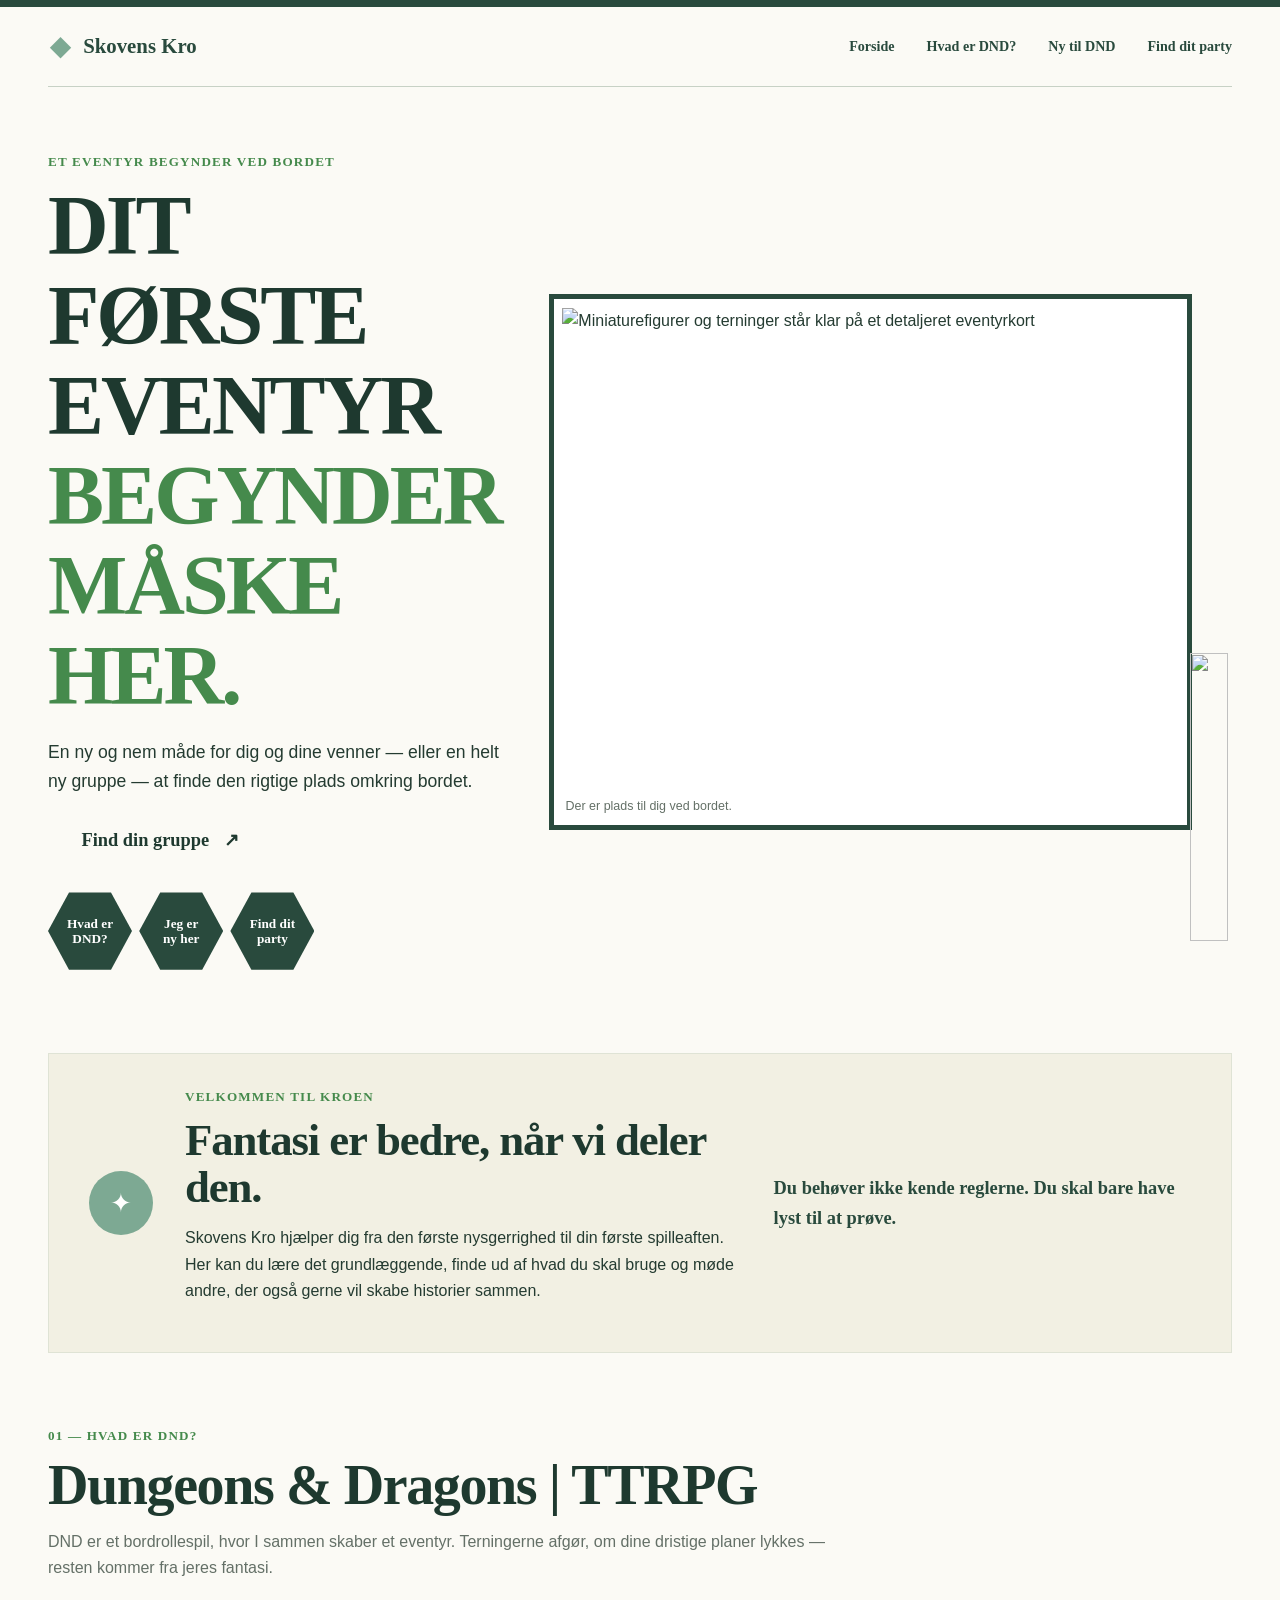
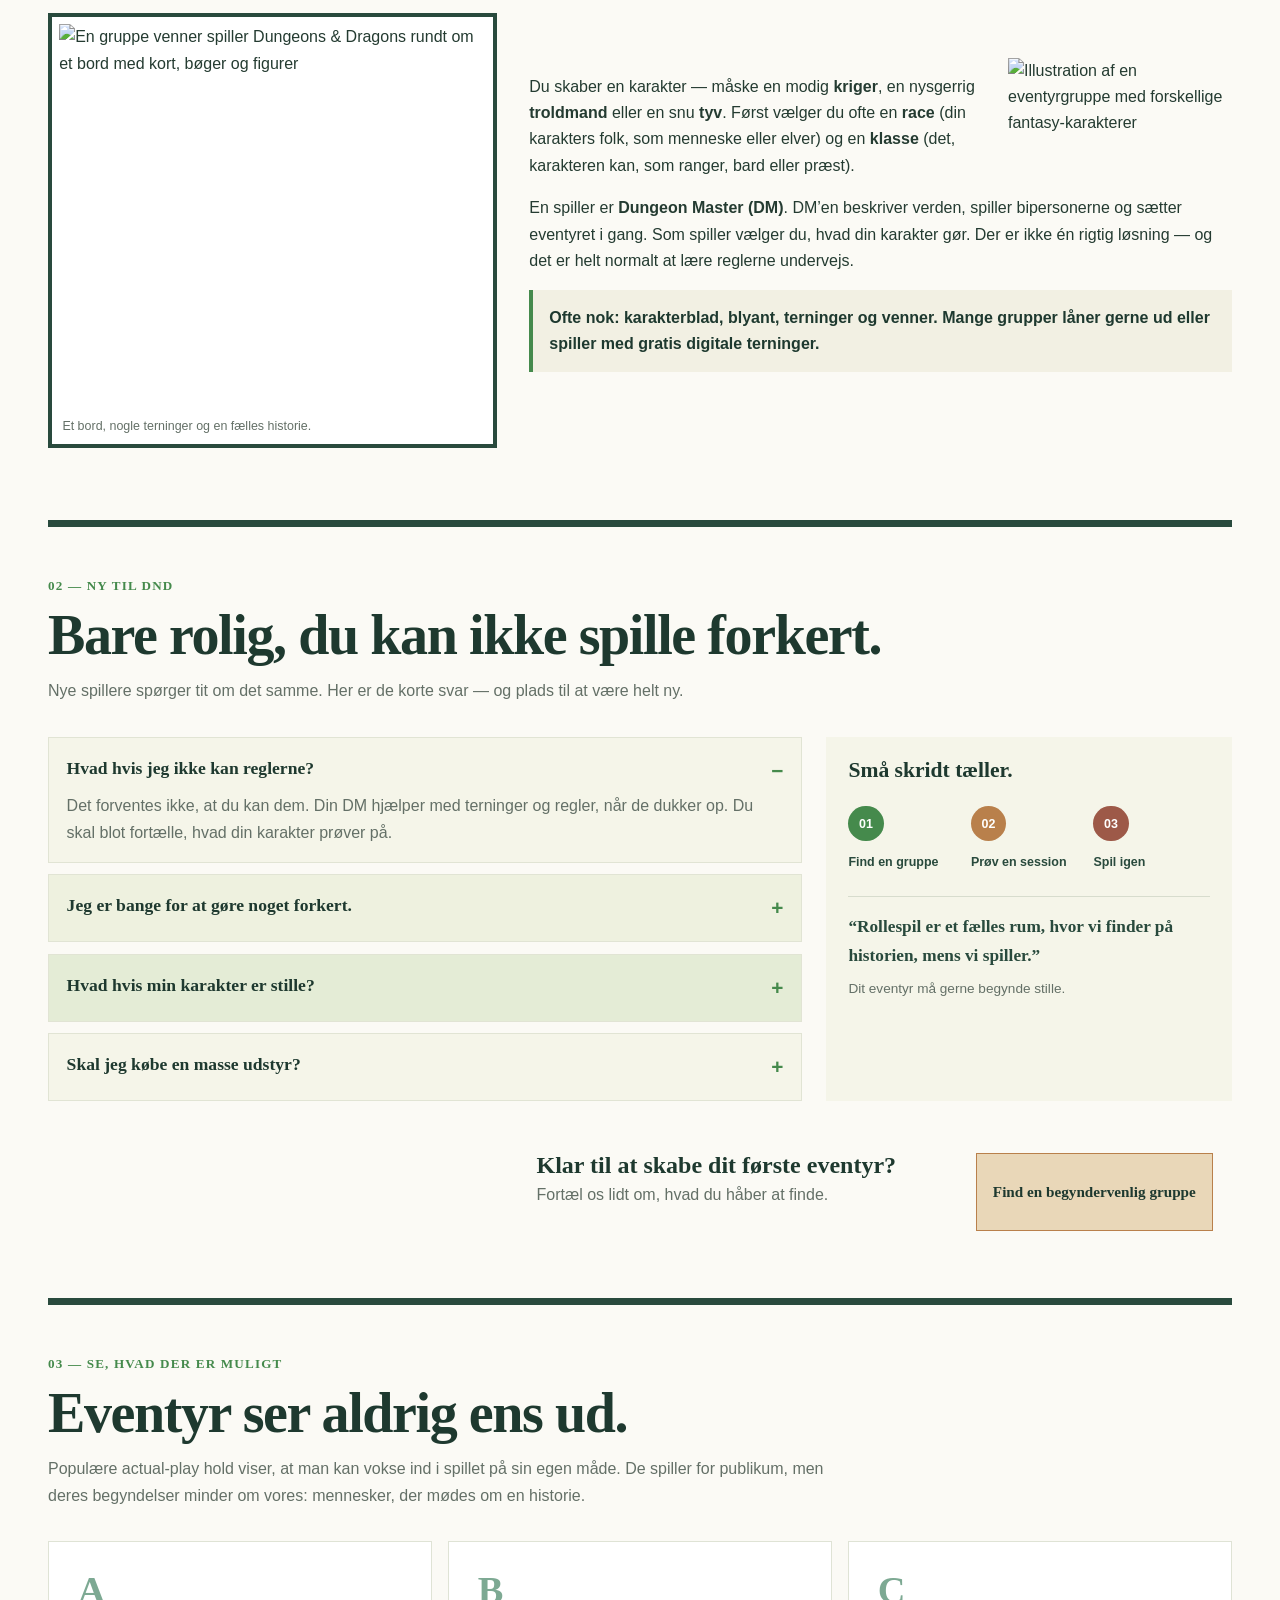
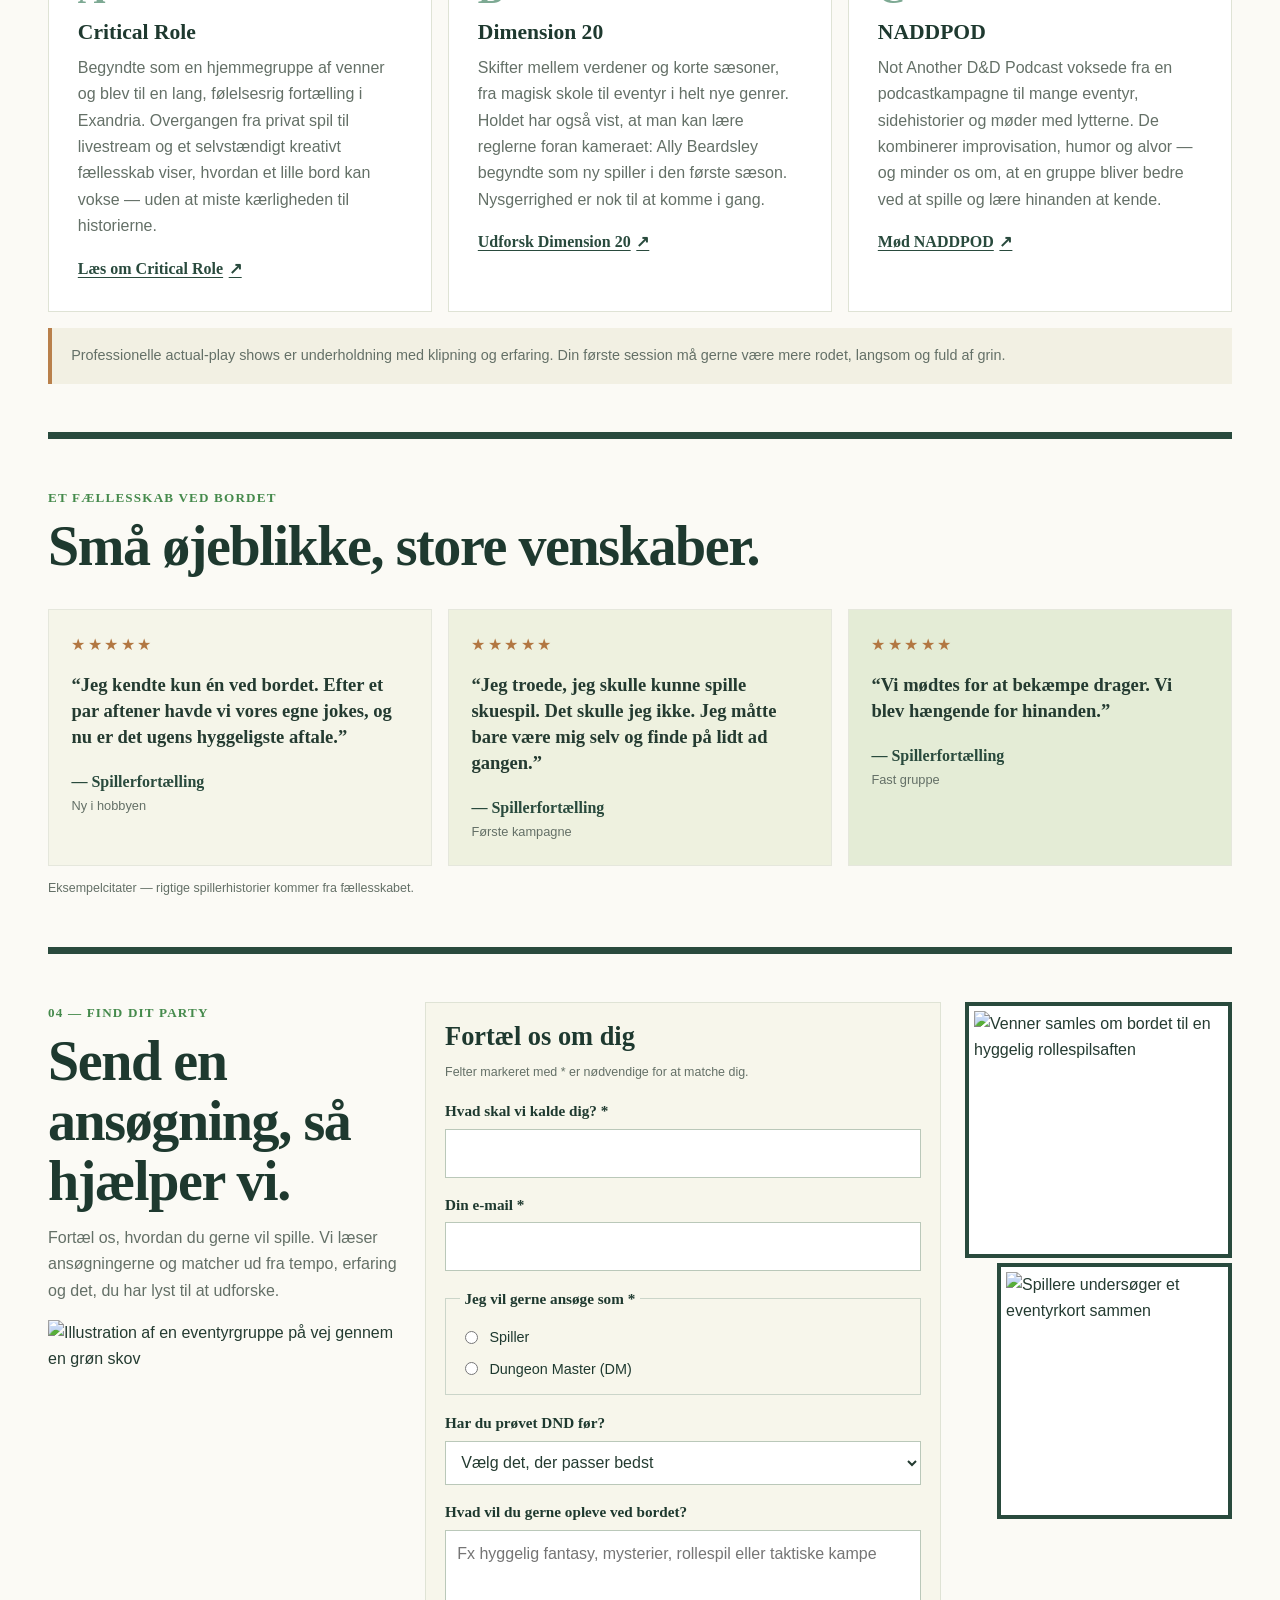
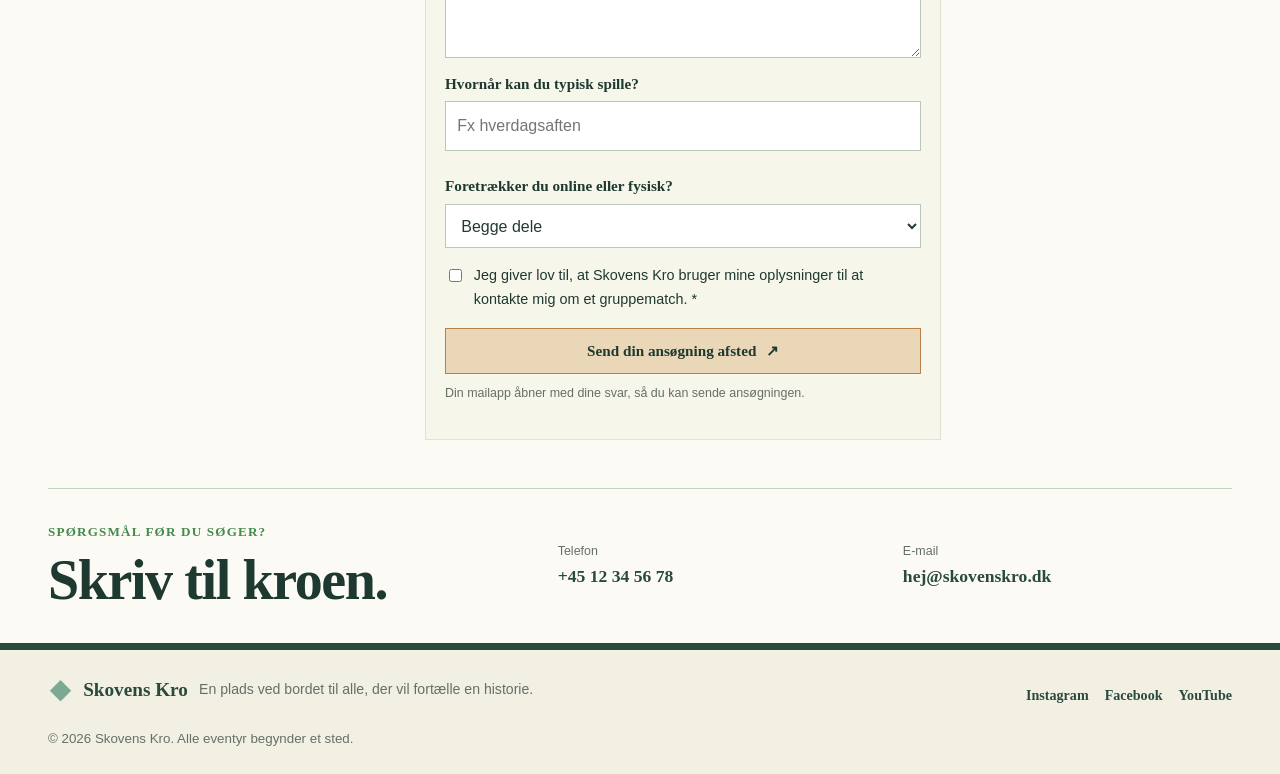
==== index.html @ 5f786175 "Første uddrag" ====
<!doctype html>
<html lang="da">
<head>
  <meta charset="utf-8">
  <meta name="viewport" content="width=device-width, initial-scale=1">
  <meta name="theme-color" content="#294a3d">
  <meta name="description" content="Kom godt i gang med Dungeons & Dragons, og find et trygt fællesskab at spille med hos Skovens Kro.">
  <title>Skovens Kro — dit første eventyr begynder her</title>
  <link rel="stylesheet" href="styles.css">

</head>
<body>
  <a class="skip-link" href="#main">Spring til indhold</a>

  <!-- Header og navigation -->
  <header class="site-header">
    <div class="site-header__inner">
      <a class="brand" href="#forside" aria-label="Skovens Kro — til forsiden">
        <span class="brand__mark" aria-hidden="true">◆</span>
        <span>Skovens Kro</span>
      </a>
      <nav class="site-nav" aria-label="Hovednavigation">
        <a href="#forside">Forside</a>
        <a href="#hvad-er-dnd">Hvad er DND?</a>
        <a href="#ny-til-dnd">Ny til DND</a>
        <a href="#find-gruppe">Find dit party</a>
      </nav>
    </div>
  </header>

  <main id="main">
    <!-- Hero: velkomst og hurtige veje ind i hobbyen -->
    <section class="hero section-wrap" id="forside" aria-labelledby="hero-title">
      <div class="hero__copy">
        <p class="eyebrow">Et eventyr begynder ved bordet</p>
        <h1 id="hero-title">Dit første eventyr <span>begynder måske her.</span></h1>
        <p class="hero__intro">En ny og nem måde for dig og dine venner — eller en helt ny gruppe — at finde den rigtige plads omkring bordet.</p>
        <a class="ribbon-link" href="#find-gruppe">Find din gruppe <span aria-hidden="true">↗</span></a>
        <div class="hero__shortcuts" aria-label="Gå direkte til">
          <a class="hex-link" href="#hvad-er-dnd"><span>Hvad er<br>DND?</span></a>
          <a class="hex-link" href="#ny-til-dnd"><span>Jeg er<br>ny her</span></a>
          <a class="hex-link" href="#find-gruppe"><span>Find dit<br>party</span></a>
        </div>
      </div>
      <figure class="hero__visual">
        <img src="../Users/sofia/Documents/Codex/2026-10-06/udvikl-en-moderne-og-responsiv-hjemmeside/outputs/dnd-hobby/images/prototype-asset-01.jpeg" alt="Miniaturefigurer og terninger står klar på et detaljeret eventyrkort">
        <figcaption>Der er plads til dig ved bordet.</figcaption>
      </figure>
      <img class="hero__sprig" src="../Users/sofia/Documents/Codex/2026-10-06/udvikl-en-moderne-og-responsiv-hjemmeside/outputs/dnd-hobby/images/prototype-asset-04.png" alt="" aria-hidden="true">
    </section>

    <!-- Præsentation af hjemmesidens formål -->
    <section class="welcome section-wrap" aria-labelledby="welcome-title">
      <div class="welcome__badge" aria-hidden="true"><span>✦</span></div>
      <div>
        <p class="eyebrow">Velkommen til kroen</p>
        <h2 id="welcome-title">Fantasi er bedre, når vi deler den.</h2>
        <p>Skovens Kro hjælper dig fra den første nysgerrighed til din første spilleaften. Her kan du lære det grundlæggende, finde ud af hvad du skal bruge og møde andre, der også gerne vil skabe historier sammen.</p>
      </div>
      <p class="welcome__note">Du behøver ikke kende reglerne. Du skal bare have lyst til at prøve.</p>
    </section>

    <!-- Introduktion til Dungeons & Dragons og roller -->
    <section class="basics section-wrap" id="hvad-er-dnd" aria-labelledby="basics-title">
      <div class="section-heading">
        <p class="eyebrow">01 — Hvad er DND?</p>
        <h2 id="basics-title">Dungeons &amp; Dragons <span>| TTRPG</span></h2>
        <p>DND er et bordrollespil, hvor I sammen skaber et eventyr. Terningerne afgør, om dine dristige planer lykkes — resten kommer fra jeres fantasi.</p>
      </div>
      <div class="basics__grid">
        <figure class="framed-image basics__image">
          <img src="../Users/sofia/Documents/Codex/2026-10-06/udvikl-en-moderne-og-responsiv-hjemmeside/outputs/dnd-hobby/images/prototype-asset-08.jpeg" alt="En gruppe venner spiller Dungeons & Dragons rundt om et bord med kort, bøger og figurer">
          <figcaption>Et bord, nogle terninger og en fælles historie.</figcaption>
        </figure>
        <div class="basics__copy">
          <img class="party-illustration" src="../Users/sofia/Documents/Codex/2026-10-06/udvikl-en-moderne-og-responsiv-hjemmeside/outputs/dnd-hobby/images/prototype-asset-06.png" alt="Illustration af en eventyrgruppe med forskellige fantasy-karakterer">
          <p>Du skaber en karakter — måske en modig <strong>kriger</strong>, en nysgerrig <strong>troldmand</strong> eller en snu <strong>tyv</strong>. Først vælger du ofte en <strong>race</strong> (din karakters folk, som menneske eller elver) og en <strong>klasse</strong> (det, karakteren kan, som ranger, bard eller præst).</p>
          <p>En spiller er <strong>Dungeon Master (DM)</strong>. DM’en beskriver verden, spiller bipersonerne og sætter eventyret i gang. Som spiller vælger du, hvad din karakter gør. Der er ikke én rigtig løsning — og det er helt normalt at lære reglerne undervejs.</p>
          <p class="basics__footnote">Ofte nok: karakterblad, blyant, terninger og venner. Mange grupper låner gerne ud eller spiller med gratis digitale terninger.</p>
        </div>
      </div>
    </section>

    <!-- Tryg start og svar på typiske bekymringer -->
    <section class="first-session section-wrap" id="ny-til-dnd" aria-labelledby="first-title">
      <div class="section-heading">
        <p class="eyebrow">02 — Ny til DND</p>
        <h2 id="first-title">Bare rolig, du kan ikke spille forkert.</h2>
        <p>Nye spillere spørger tit om det samme. Her er de korte svar — og plads til at være helt ny.</p>
      </div>
      <div class="first-session__grid">
        <div class="faq-list">
          <details class="faq" open>
            <summary>Hvad hvis jeg ikke kan reglerne?</summary>
            <p>Det forventes ikke, at du kan dem. Din DM hjælper med terninger og regler, når de dukker op. Du skal blot fortælle, hvad din karakter prøver på.</p>
          </details>
          <details class="faq">
            <summary>Jeg er bange for at gøre noget forkert.</summary>
            <p>Der findes ikke én rigtig måde at spille på. Du må gerne tage dig tid, stille spørgsmål eller sige pas, hvis du ikke har lyst til at tale i en scene.</p>
          </details>
          <details class="faq">
            <summary>Hvad hvis min karakter er stille?</summary>
            <p>Du bestemmer selv tempoet. Det er helt fint at lytte, beskrive handlinger i tredje person eller spille en rolig karakter. Din rolle behøver ikke være højlydt.</p>
          </details>
          <details class="faq">
            <summary>Skal jeg købe en masse udstyr?</summary>
            <p>Nej. Start med papir, blyant og en enkelt terning-app eller et lånt sæt. Gruppen hjælper med resten.</p>
          </details>
        </div>
        <aside class="steps-card" aria-label="Tre små skridt til din første session">
          <h3>Små skridt tæller.</h3>
          <ol class="steps">
            <li><span>01</span><b>Find en gruppe</b></li>
            <li><span>02</span><b>Prøv en session</b></li>
            <li><span>03</span><b>Spil igen</b></li>
          </ol>
          <blockquote>“Rollespil er et fælles rum, hvor vi finder på historien, mens vi spiller.”</blockquote>
          <p class="steps-card__signoff">Dit eventyr må gerne begynde stille.</p>
        </aside>
      </div>
      <div class="first-session__cta">
        <img src="../Users/sofia/Documents/Codex/2026-10-06/udvikl-en-moderne-og-responsiv-hjemmeside/outputs/dnd-hobby/images/prototype-asset-10.png" alt="" aria-hidden="true">
        <div><h3>Klar til at skabe dit første eventyr?</h3><p>Fortæl os lidt om, hvad du håber at finde.</p></div>
        <a class="button button--light" href="#find-gruppe">Find en begyndervenlig gruppe</a>
      </div>
    </section>

    <!-- Inspiration fra actual-play fællesskaber -->
    <section class="inspiration section-wrap" aria-labelledby="inspiration-title">
      <div class="section-heading">
        <p class="eyebrow">03 — Se, hvad der er muligt</p>
        <h2 id="inspiration-title">Eventyr ser aldrig ens ud.</h2>
        <p>Populære actual-play hold viser, at man kan vokse ind i spillet på sin egen måde. De spiller for publikum, men deres begyndelser minder om vores: mennesker, der mødes om en historie.</p>
      </div>
      <div class="show-grid">
        <article class="show-card">
          <span class="show-card__number">A</span>
          <h3>Critical Role</h3>
          <p>Begyndte som en hjemmegruppe af venner og blev til en lang, følelsesrig fortælling i Exandria. Overgangen fra privat spil til livestream og et selvstændigt kreativt fællesskab viser, hvordan et lille bord kan vokse — uden at miste kærligheden til historierne.</p>
          <a href="https://critrole.com/what-is-critical-role/" target="_blank" rel="noreferrer">Læs om Critical Role <span aria-hidden="true">↗</span></a>
        </article>
        <article class="show-card">
          <span class="show-card__number">B</span>
          <h3>Dimension 20</h3>
          <p>Skifter mellem verdener og korte sæsoner, fra magisk skole til eventyr i helt nye genrer. Holdet har også vist, at man kan lære reglerne foran kameraet: Ally Beardsley begyndte som ny spiller i den første sæson. Nysgerrighed er nok til at komme i gang.</p>
          <a href="https://www.dropout.tv/shows/dimension-20" target="_blank" rel="noreferrer">Udforsk Dimension 20 <span aria-hidden="true">↗</span></a>
        </article>
        <article class="show-card">
          <span class="show-card__number">C</span>
          <h3>NADDPOD</h3>
          <p>Not Another D&amp;D Podcast voksede fra en podcastkampagne til mange eventyr, sidehistorier og møder med lytterne. De kombinerer improvisation, humor og alvor — og minder os om, at en gruppe bliver bedre ved at spille og lære hinanden at kende.</p>
          <a href="https://naddpod.com/about" target="_blank" rel="noreferrer">Mød NADDPOD <span aria-hidden="true">↗</span></a>
        </article>
      </div>
      <p class="inspiration__note">Professionelle actual-play shows er underholdning med klipning og erfaring. Din første session må gerne være mere rodet, langsom og fuld af grin.</p>
    </section>

    <!-- Spillerfortællinger -->
    <section class="stories section-wrap" aria-labelledby="stories-title">
      <div class="section-heading">
        <p class="eyebrow">Et fællesskab ved bordet</p>
        <h2 id="stories-title">Små øjeblikke, store venskaber.</h2>
      </div>
      <div class="story-grid">
        <figure class="story-card">
          <span class="story-card__stars" aria-label="Fem stjerner">★★★★★</span>
          <blockquote>“Jeg kendte kun én ved bordet. Efter et par aftener havde vi vores egne jokes, og nu er det ugens hyggeligste aftale.”</blockquote>
          <figcaption>— Spillerfortælling <span>Ny i hobbyen</span></figcaption>
        </figure>
        <figure class="story-card story-card--green">
          <span class="story-card__stars" aria-label="Fem stjerner">★★★★★</span>
          <blockquote>“Jeg troede, jeg skulle kunne spille skuespil. Det skulle jeg ikke. Jeg måtte bare være mig selv og finde på lidt ad gangen.”</blockquote>
          <figcaption>— Spillerfortælling <span>Første kampagne</span></figcaption>
        </figure>
        <figure class="story-card story-card--sage">
          <span class="story-card__stars" aria-label="Fem stjerner">★★★★★</span>
          <blockquote>“Vi mødtes for at bekæmpe drager. Vi blev hængende for hinanden.”</blockquote>
          <figcaption>— Spillerfortælling <span>Fast gruppe</span></figcaption>
        </figure>
      </div>
      <p class="stories__disclaimer">Eksempelcitater — rigtige spillerhistorier kommer fra fællesskabet.</p>
    </section>

    <!-- Gruppeansøgning og matchformular -->
    <section class="apply section-wrap" id="find-gruppe" aria-labelledby="apply-title">
      <div class="apply__intro">
        <p class="eyebrow">04 — Find dit party</p>
        <h2 id="apply-title">Send en ansøgning, så hjælper vi.</h2>
        <p>Fortæl os, hvordan du gerne vil spille. Vi læser ansøgningerne og matcher ud fra tempo, erfaring og det, du har lyst til at udforske.</p>
        <img class="apply__poster" src="../Users/sofia/Documents/Codex/2026-10-06/udvikl-en-moderne-og-responsiv-hjemmeside/outputs/dnd-hobby/images/prototype-asset-12.png" alt="Illustration af en eventyrgruppe på vej gennem en grøn skov">
      </div>
      <form class="application-form" action="mailto:hej@skovenskro.dk" method="post" enctype="text/plain">
        <h3>Fortæl os om dig</h3>
        <p class="form-note">Felter markeret med * er nødvendige for at matche dig.</p>
        <label for="name">Hvad skal vi kalde dig? *</label>
        <input id="name" name="Navn" autocomplete="name" required>
        <label for="email">Din e-mail *</label>
        <input id="email" name="E-mail" type="email" autocomplete="email" required>
        <fieldset>
          <legend>Jeg vil gerne ansøge som *</legend>
          <label class="choice"><input type="radio" name="Rolle" value="Spiller" required> Spiller</label>
          <label class="choice"><input type="radio" name="Rolle" value="Dungeon Master"> Dungeon Master (DM)</label>
        </fieldset>
        <label for="experience">Har du prøvet DND før?</label>
        <select id="experience" name="Erfaring">
          <option value="">Vælg det, der passer bedst</option>
          <option>Jeg er helt ny</option>
          <option>Jeg har prøvet en enkelt gang</option>
          <option>Jeg har spillet før og vil gerne i gang igen</option>
          <option>Jeg har erfaring som DM</option>
        </select>
        <label for="style">Hvad vil du gerne opleve ved bordet?</label>
        <textarea id="style" name="Spilønsker" rows="4" placeholder="Fx hyggelig fantasy, mysterier, rollespil eller taktiske kampe"></textarea>
        <div class="form-row">
          <div><label for="schedule">Hvornår kan du typisk spille?</label><input id="schedule" name="Tidspunkter" placeholder="Fx hverdagsaften"></div>
          <div><label for="mode">Foretrækker du online eller fysisk?</label><select id="mode" name="Spilleform"><option>Begge dele</option><option>Fysisk</option><option>Online</option></select></div>
        </div>
        <label class="choice consent"><input type="checkbox" name="Samtykke" value="Ja" required> Jeg giver lov til, at Skovens Kro bruger mine oplysninger til at kontakte mig om et gruppematch. *</label>
        <button class="button button--send" type="submit">Send din ansøgning afsted <span aria-hidden="true">↗</span></button>
        <p class="form-note">Din mailapp åbner med dine svar, så du kan sende ansøgningen.</p>
      </form>
      <div class="apply__photos" aria-label="Billeder af spilgrupper">
        <img src="../Users/sofia/Documents/Codex/2026-10-06/udvikl-en-moderne-og-responsiv-hjemmeside/outputs/dnd-hobby/images/prototype-asset-11.jpeg" alt="Venner samles om bordet til en hyggelig rollespilsaften">
        <img src="../Users/sofia/Documents/Codex/2026-10-06/udvikl-en-moderne-og-responsiv-hjemmeside/outputs/dnd-hobby/images/prototype-asset-13.jpeg" alt="Spillere undersøger et eventyrkort sammen">
      </div>
    </section>

    <!-- Kontaktoplysninger -->
    <section class="contact section-wrap" id="kontakt" aria-labelledby="contact-title">
      <div>
        <p class="eyebrow">Spørgsmål før du søger?</p>
        <h2 id="contact-title">Skriv til kroen.</h2>
      </div>
      <a href="tel:+4512345678"><span>Telefon</span>+45 12 34 56 78</a>
      <a href="mailto:hej@skovenskro.dk"><span>E-mail</span>hej@skovenskro.dk</a>
    </section>
  </main>

  <!-- Footer og sociale links -->
  <footer class="site-footer">
    <div class="site-footer__inner">
      <a class="brand brand--footer" href="#forside"><span class="brand__mark" aria-hidden="true">◆</span><span>Skovens Kro</span></a>
      <p>En plads ved bordet til alle, der vil fortælle en historie.</p>
      <nav aria-label="Sociale medier">
        <a href="https://www.instagram.com/" target="_blank" rel="noreferrer">Instagram</a>
        <a href="https://www.facebook.com/" target="_blank" rel="noreferrer">Facebook</a>
        <a href="https://www.youtube.com/" target="_blank" rel="noreferrer">YouTube</a>
      </nav>
      <small>© 2026 Skovens Kro. Alle eventyr begynder et sted.</small>
    </div>
  </footer>
</body>
</html>
---- styles.css ----
/* Farver og afstande følger moodboardets skovgrønne, creme og pergament. */
:root{color-scheme:light;--forest:#294a3d;--forest-deep:#1e392f;--leaf:#458a4c;--sage:#7da993;--moss:#cbd1a2;--cream:#fbfaf5;--paper:#f2f0e3;--parchment:#e9d7b8;--ink:#243b31;--muted:#647067;--line:#c7d1c5;--space-1:.5rem;--space-2:1rem;--space-3:1.5rem;--space-4:2rem;--space-5:3rem;--space-6:4.5rem;--content-width:75rem;--display:"Draconis","Palatino Linotype","Book Antiqua",Georgia,serif;--body:"Runewood","Trebuchet MS",Arial,sans-serif}
*{box-sizing:border-box}html{scroll-behavior:smooth;scroll-padding-top:5.5rem}body{margin:0;background:var(--cream);color:var(--ink);font-family:var(--body);font-size:1rem;line-height:1.65}img{display:block;max-width:100%}a{color:inherit}a:focus-visible,button:focus-visible,input:focus-visible,select:focus-visible,textarea:focus-visible,summary:focus-visible{outline:3px solid #b8753e;outline-offset:4px}.skip-link{position:absolute;left:.75rem;top:.75rem;z-index:10;padding:.65rem 1rem;background:white;transform:translateY(-150%)}.skip-link:focus{transform:translateY(0)}.section-wrap{width:min(100% - 2rem,var(--content-width));margin-inline:auto}
/* Header */
.site-header{border-top:.45rem solid var(--forest);background:rgba(251,250,245,.97)}.site-header__inner{display:flex;flex-wrap:wrap;align-items:center;justify-content:space-between;gap:.75rem 1.5rem;width:min(100% - 2rem,var(--content-width));min-height:5rem;margin-inline:auto;border-bottom:1px solid var(--line)}.brand{display:inline-flex;align-items:center;gap:.65rem;color:var(--forest);font-family:var(--display);font-size:1.3rem;font-weight:800;text-decoration:none}.brand__mark{display:grid;width:1.55rem;aspect-ratio:1;place-items:center;color:var(--sage);font-size:1.6rem;line-height:1}.site-nav{display:flex;flex-wrap:wrap;gap:.35rem 1.2rem}.site-nav a,.site-footer nav a{color:var(--forest);font-family:var(--display);font-size:.88rem;font-weight:700;text-decoration:none}.site-nav a:hover,.site-footer nav a:hover{color:var(--leaf);text-decoration:underline;text-underline-offset:.25rem}
/* Typografi */
h1,h2,h3,p,figure{margin-top:0}h1,h2,h3{color:var(--forest-deep);font-family:var(--display);font-weight:900;line-height:1.07}h1{margin-bottom:1.1rem;font-size:clamp(2.5rem,9vw,5.25rem);letter-spacing:-.035em;text-transform:uppercase}h1 span{display:block;color:var(--leaf)}h2{margin-bottom:.8rem;font-size:clamp(2rem,6vw,3.5rem);letter-spacing:-.025em}h2 span{white-space:nowrap}h3{margin-bottom:.7rem;font-size:1.35rem}p{margin-bottom:1rem}.eyebrow{margin-bottom:.55rem;color:var(--leaf);font-family:var(--display);font-size:.82rem;font-weight:800;letter-spacing:.09em;text-transform:uppercase}.section-heading{max-width:54rem;margin-bottom:var(--space-4)}.section-heading>p:last-child{max-width:49rem;margin-bottom:0;color:var(--muted)}
/* Hero */
.hero{position:relative;display:grid;align-items:center;gap:var(--space-4);padding-block:var(--space-5) var(--space-6)}.hero__copy{position:relative;z-index:1}.hero__intro{max-width:35rem;font-size:1.1rem}.ribbon-link{display:inline-flex;align-items:center;gap:.9rem;min-width:14rem;justify-content:center;padding:.8rem 1.5rem;color:var(--forest-deep);background:url("../images/prototype-asset-10.png") center/100% 100% no-repeat;font-family:var(--display);font-size:1.15rem;font-weight:800;text-decoration:none}.ribbon-link:hover{color:var(--leaf);transform:translateY(-2px)}.hero__shortcuts{display:flex;flex-wrap:wrap;gap:.7rem;margin-top:1.3rem}.hex-link{display:grid;width:5.7rem;aspect-ratio:1;place-items:center;padding:.7rem;background:var(--forest);clip-path:polygon(25% 4%,75% 4%,100% 50%,75% 96%,25% 96%,0 50%);color:white;font-family:var(--display);font-size:.83rem;font-weight:800;line-height:1.15;text-align:center;text-decoration:none;transition:background .2s,transform .2s}.hex-link:hover{background:var(--leaf);transform:translateY(-3px)}.hero__visual{position:relative;margin:0;padding:.55rem;border:.35rem solid var(--forest);background:#fff}.hero__visual img{width:100%;height:clamp(18rem,55vw,33rem);object-fit:cover}.hero__visual figcaption,.framed-image figcaption{margin:.5rem .2rem 0;color:var(--muted);font-size:.78rem}.hero__sprig{display:none}
/* Formål */
.welcome{display:grid;align-items:center;gap:1rem;padding:var(--space-4);border:1px solid #dfe3d5;background:var(--paper)}.welcome__badge{display:grid;width:4rem;aspect-ratio:1;place-items:center;border-radius:50%;background:var(--sage);color:white;font-size:1.6rem}.welcome h2{font-size:clamp(1.8rem,5vw,2.8rem)}.welcome__note{margin:0;color:var(--forest);font-family:var(--display);font-size:1.15rem;font-weight:800}
/* DND-introduktion */
.basics{padding-block:var(--space-6)}.basics .section-heading{max-width:58rem}.basics__grid{display:grid;gap:var(--space-3);align-items:center}.framed-image{margin:0;padding:.45rem;border:.3rem solid var(--forest);background:white}.basics__image img{width:100%;min-height:17rem;object-fit:cover}.basics__copy{position:relative}.party-illustration{width:min(100%,22rem);max-height:8rem;margin:0 auto 1rem;object-fit:contain}.basics__footnote{padding:.9rem 1rem;border-left:.3rem solid var(--leaf);background:var(--paper);color:var(--forest-deep);font-weight:700}
/* FAQ og første session */
.first-session{padding-block:var(--space-5);border-top:.45rem solid var(--forest)}.first-session__grid{display:grid;gap:var(--space-3)}.faq-list{display:grid;gap:.7rem}.faq{padding:1rem 1.1rem;border:1px solid #e1e4d4;background:#f5f5e9}.faq:nth-child(2){background:#eef1df}.faq:nth-child(3){background:#e4ecd6}.faq summary{color:var(--forest-deep);cursor:pointer;font-family:var(--display);font-size:1.1rem;font-weight:800;list-style:none}.faq summary::-webkit-details-marker{display:none}.faq summary::after{float:right;color:var(--leaf);content:"+";font-family:var(--body);font-size:1.3rem}.faq[open] summary::after{content:"−"}.faq p{margin:.65rem 0 0;color:var(--muted)}.steps-card{padding:1.4rem;background:#f5f5e9}.steps{display:flex;justify-content:space-between;gap:.4rem;margin:1.5rem 0;padding:0;list-style:none}.steps li{display:grid;flex:1;justify-items:start;gap:.65rem;color:var(--forest);font-size:.78rem}.steps li span{display:grid;width:2.2rem;aspect-ratio:1;place-items:center;border-radius:50%;background:var(--leaf);color:white;font-weight:800}.steps li:nth-child(2) span{background:#b9804b}.steps li:nth-child(3) span{background:#9d5948}.steps-card blockquote{margin:1.4rem 0 .5rem;padding-top:1rem;border-top:1px solid #d7dccd;color:var(--forest);font-family:var(--display);font-size:1.08rem;font-weight:800}.steps-card__signoff{margin:0;color:var(--muted);font-size:.85rem}.first-session__cta{display:grid;justify-items:center;gap:.4rem;margin-top:var(--space-4);padding:1.2rem;text-align:center}.first-session__cta>img{width:min(100%,22rem)}.first-session__cta h3{margin-bottom:.25rem;font-size:1.5rem}.first-session__cta p{color:var(--muted)}
/* Inspirationskort */
.inspiration{padding-block:var(--space-5);border-top:.45rem solid var(--forest)}.show-grid{display:grid;gap:1rem}.show-card{position:relative;min-height:100%;padding:1.5rem;border:1px solid #dfe3d5;background:white}.show-card__number{display:block;margin-bottom:.7rem;color:var(--sage);font-family:var(--display);font-size:2.4rem;font-weight:900;line-height:1}.show-card p{color:var(--muted)}.show-card a{display:inline-flex;gap:.35rem;color:var(--forest);font-family:var(--display);font-weight:800;text-underline-offset:.2rem}.inspiration__note{margin:1rem 0 0;padding:1rem 1.2rem;border-left:.3rem solid #b9804b;background:var(--paper);color:var(--muted);font-size:.9rem}
/* Spillerhistorier */
.stories{padding-block:var(--space-5);border-top:.45rem solid var(--forest)}.story-grid{display:grid;gap:1rem}.story-card{margin:0;padding:1.4rem;border:1px solid #e5e7dc;background:#f5f5e9}.story-card--green{background:#eef1df}.story-card--sage{background:#e4ecd6}.story-card__stars{display:block;margin-bottom:.8rem;color:#b27742;letter-spacing:.15em}.story-card blockquote{margin:0 0 1.2rem;font-family:var(--display);font-size:1.16rem;font-weight:700;line-height:1.4}.story-card figcaption{color:var(--forest);font-family:var(--display);font-weight:800}.story-card figcaption span{display:block;color:var(--muted);font-family:var(--body);font-size:.8rem;font-weight:400}.stories__disclaimer{margin:.8rem 0 0;color:var(--muted);font-size:.78rem}
/* Ansøgningsformular */
.apply{display:grid;gap:var(--space-3);padding-block:var(--space-5);border-top:.45rem solid var(--forest)}.apply__intro>p:not(.eyebrow){color:var(--muted)}.apply__poster{width:min(100%,23rem);max-height:35rem;margin-inline:auto;object-fit:contain}.application-form{padding:1.2rem;border:1px solid #dfe3d5;background:#f7f6eb}.application-form h3{font-size:1.65rem}.application-form label,.application-form legend{display:block;margin:.85rem 0 .35rem;color:var(--forest-deep);font-family:var(--display);font-size:.95rem;font-weight:800}.application-form input:not([type=radio]):not([type=checkbox]),.application-form select,.application-form textarea{display:block;width:100%;min-height:2.8rem;padding:.65rem .7rem;border:1px solid #bac8b9;border-radius:0;background:white;color:var(--ink);font:inherit}.application-form textarea{resize:vertical}.application-form fieldset{margin:.9rem 0;padding:.1rem .85rem .8rem;border:1px solid #cbd5c9}.application-form fieldset legend{padding:0 .3rem}.application-form .choice{display:flex;align-items:flex-start;gap:.55rem;margin:.5rem 0 0;font-family:var(--body);font-size:.9rem;font-weight:400}.application-form .choice input{margin-top:.28rem;accent-color:var(--forest)}.form-note{color:var(--muted);font-size:.78rem}.form-row{display:grid;gap:.6rem}.form-row label{margin-top:.8rem}.consent{margin-block:1rem!important}.button{display:inline-flex;min-height:2.9rem;align-items:center;justify-content:center;gap:.6rem;padding:.7rem 1rem;border:1px solid #b9804b;border-radius:0;background:var(--parchment);color:var(--forest-deep);font-family:var(--display);font-size:.95rem;font-weight:800;text-align:center;text-decoration:none;cursor:pointer}.button:hover{background:#e2c79d}.button--send{width:100%;margin-bottom:.55rem}.apply__photos{display:grid;grid-template-columns:1fr 1fr;align-items:start;gap:.8rem}.apply__photos img{width:100%;height:15rem;padding:.3rem;border:.25rem solid var(--forest);background:white;object-fit:cover}.apply__photos img:nth-child(2){margin-top:1.5rem}
/* Kontakt og footer */
.contact{display:grid;gap:1rem;padding-block:var(--space-4);border-top:1px solid var(--line)}.contact h2{margin-bottom:0}.contact>a{display:grid;color:var(--forest);font-family:var(--display);font-size:1.1rem;font-weight:800;text-decoration:none}.contact>a:hover{text-decoration:underline;text-underline-offset:.2rem}.contact>a span{color:var(--muted);font-family:var(--body);font-size:.78rem;font-weight:400}.site-footer{border-top:.45rem solid var(--forest);background:var(--paper)}.site-footer__inner{display:grid;justify-items:start;gap:.7rem;width:min(100% - 2rem,var(--content-width));margin-inline:auto;padding-block:1.5rem}.brand--footer{font-size:1.2rem}.site-footer__inner>p{margin:0;color:var(--muted);font-size:.88rem}.site-footer nav{display:flex;flex-wrap:wrap;gap:1rem}.site-footer small{color:var(--muted)}
/* Tablet */
@media(min-width:42rem){.section-wrap{width:min(100% - 3.5rem,var(--content-width))}.site-header__inner,.site-footer__inner{width:min(100% - 3.5rem,var(--content-width))}.hero{grid-template-columns:.85fr 1.15fr;gap:2rem;min-height:36rem}.hero__visual img{height:29rem}.hero__shortcuts{gap:.45rem}.hex-link{width:5.25rem}.hero__sprig{position:absolute;right:-1rem;bottom:5rem;display:block;width:2.4rem;height:15rem;object-fit:cover;object-position:center}.welcome{grid-template-columns:auto 1fr;gap:1rem 1.5rem;padding:2rem}.welcome__note{grid-column:2}.basics__grid{grid-template-columns:.85fr 1.15fr}.first-session__grid{grid-template-columns:1.3fr .7fr}.show-grid,.story-grid{grid-template-columns:repeat(2,1fr)}.apply{grid-template-columns:.8fr 1.2fr;align-items:start}.apply__intro{grid-row:span 2}.apply__photos{grid-column:2}.contact{grid-template-columns:1.5fr 1fr 1fr;align-items:center}.site-footer__inner{grid-template-columns:auto 1fr auto;align-items:center}.site-footer__inner>p{grid-column:2}.site-footer nav{grid-column:3;grid-row:1/span 2}.site-footer small{grid-column:1/-1}}
/* Desktop */
@media(min-width:64rem){.section-wrap{width:min(100% - 6rem,var(--content-width))}.site-header__inner,.site-footer__inner{width:min(100% - 6rem,var(--content-width))}.site-nav{gap:2rem}.hero{grid-template-columns:.78fr 1.22fr;gap:3rem;min-height:40rem;padding-block:4rem 5rem}.hero__visual{margin-right:2.5rem}.hero__visual img{height:30rem}.hero__sprig{right:.25rem;bottom:7rem;height:18rem}.welcome{grid-template-columns:auto 1fr .75fr;gap:2rem;padding:2rem 2.5rem}.welcome__note{grid-column:auto}.basics__grid{grid-template-columns:.78fr 1.22fr;gap:2rem}.basics__image img{min-height:24rem}.party-illustration{float:right;width:14rem;height:6rem;margin:-1rem 0 .5rem 1rem}.show-grid,.story-grid{grid-template-columns:repeat(3,1fr)}.show-card{padding:1.8rem}.first-session__cta{grid-template-columns:1fr 1.3fr auto;text-align:left}.first-session__cta>img{grid-row:span 2;width:20rem}.first-session__cta>.button{grid-column:3;grid-row:1/span 2}.apply{grid-template-columns:.82fr 1.2fr .62fr;gap:1.5rem}.apply__intro{grid-column:1;grid-row:auto}.application-form{grid-column:2}.apply__photos{grid-column:3;grid-template-columns:1fr}.apply__photos img{height:16rem}.apply__photos img:nth-child(2){width:88%;margin:-.5rem 0 0 auto}}
@media(prefers-reduced-motion:reduce){*,*::before,*::after{scroll-behavior:auto!important;transition-duration:.01ms!important}}
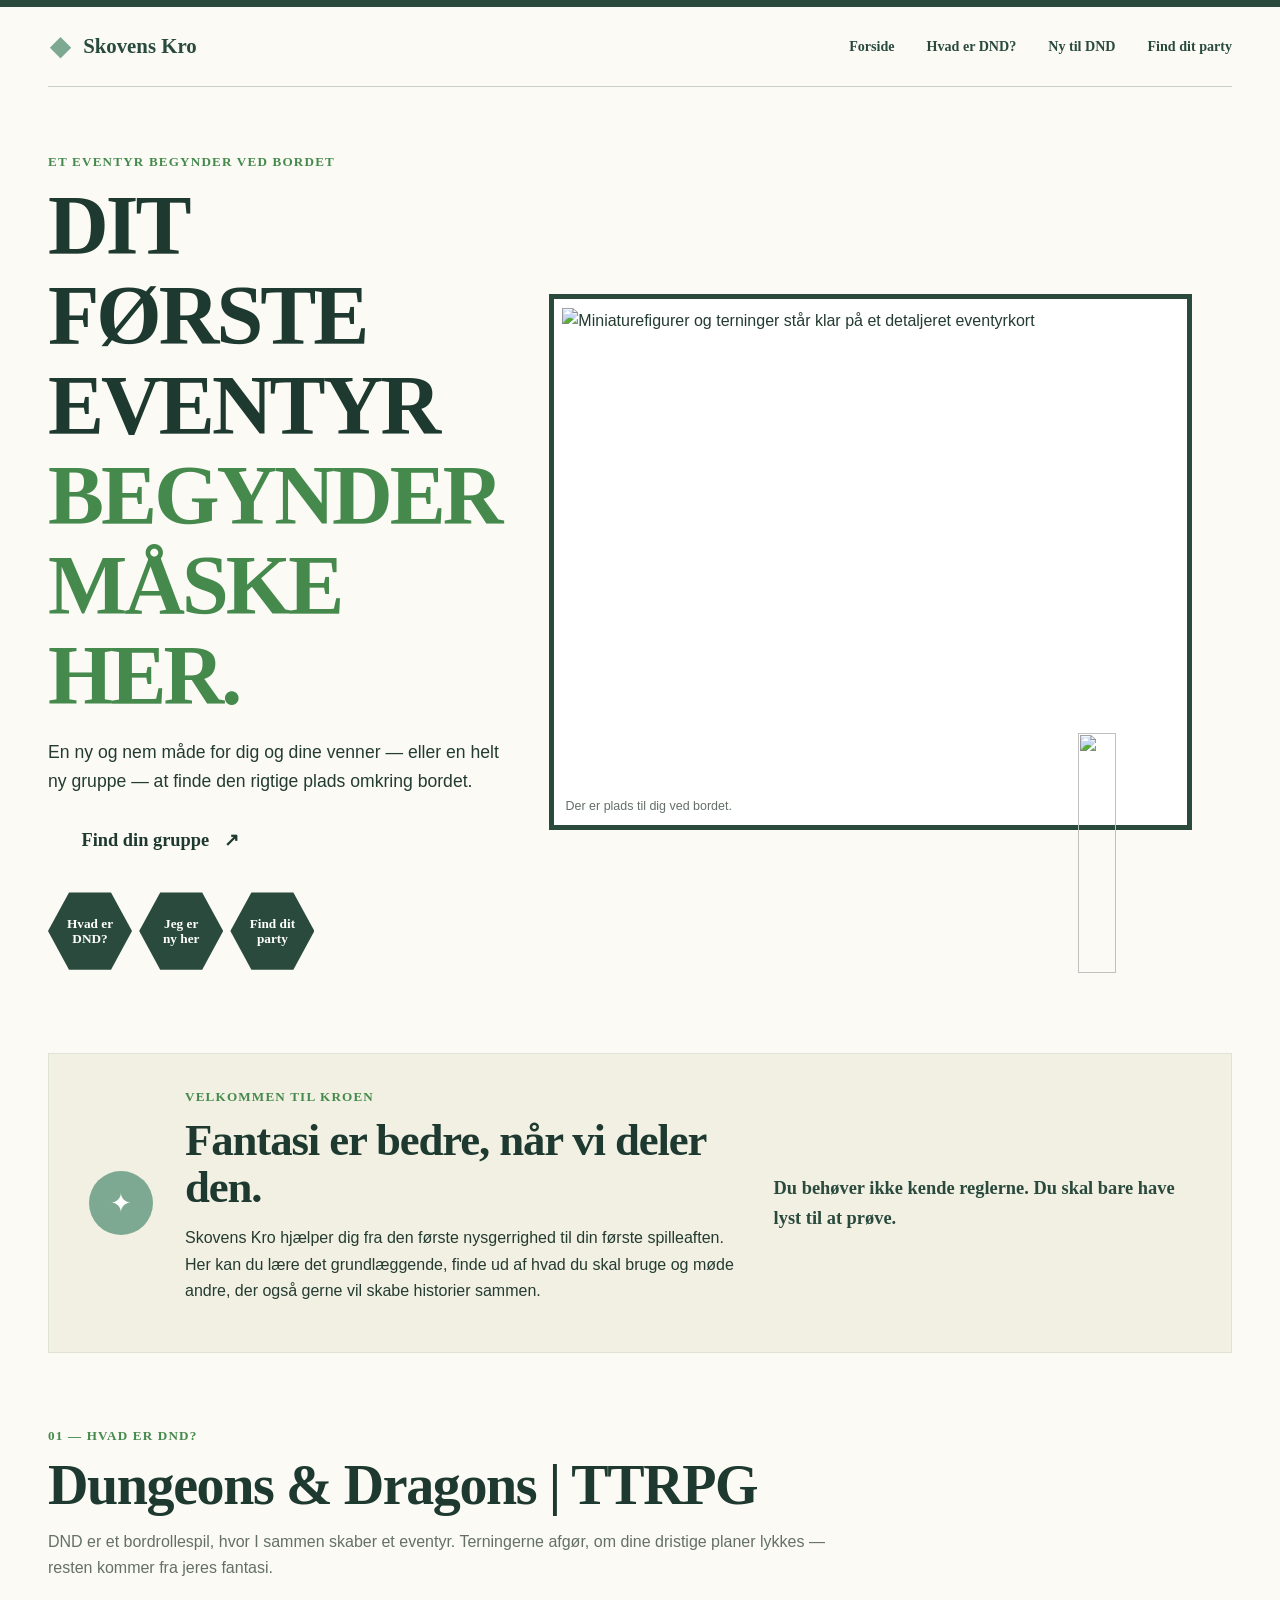
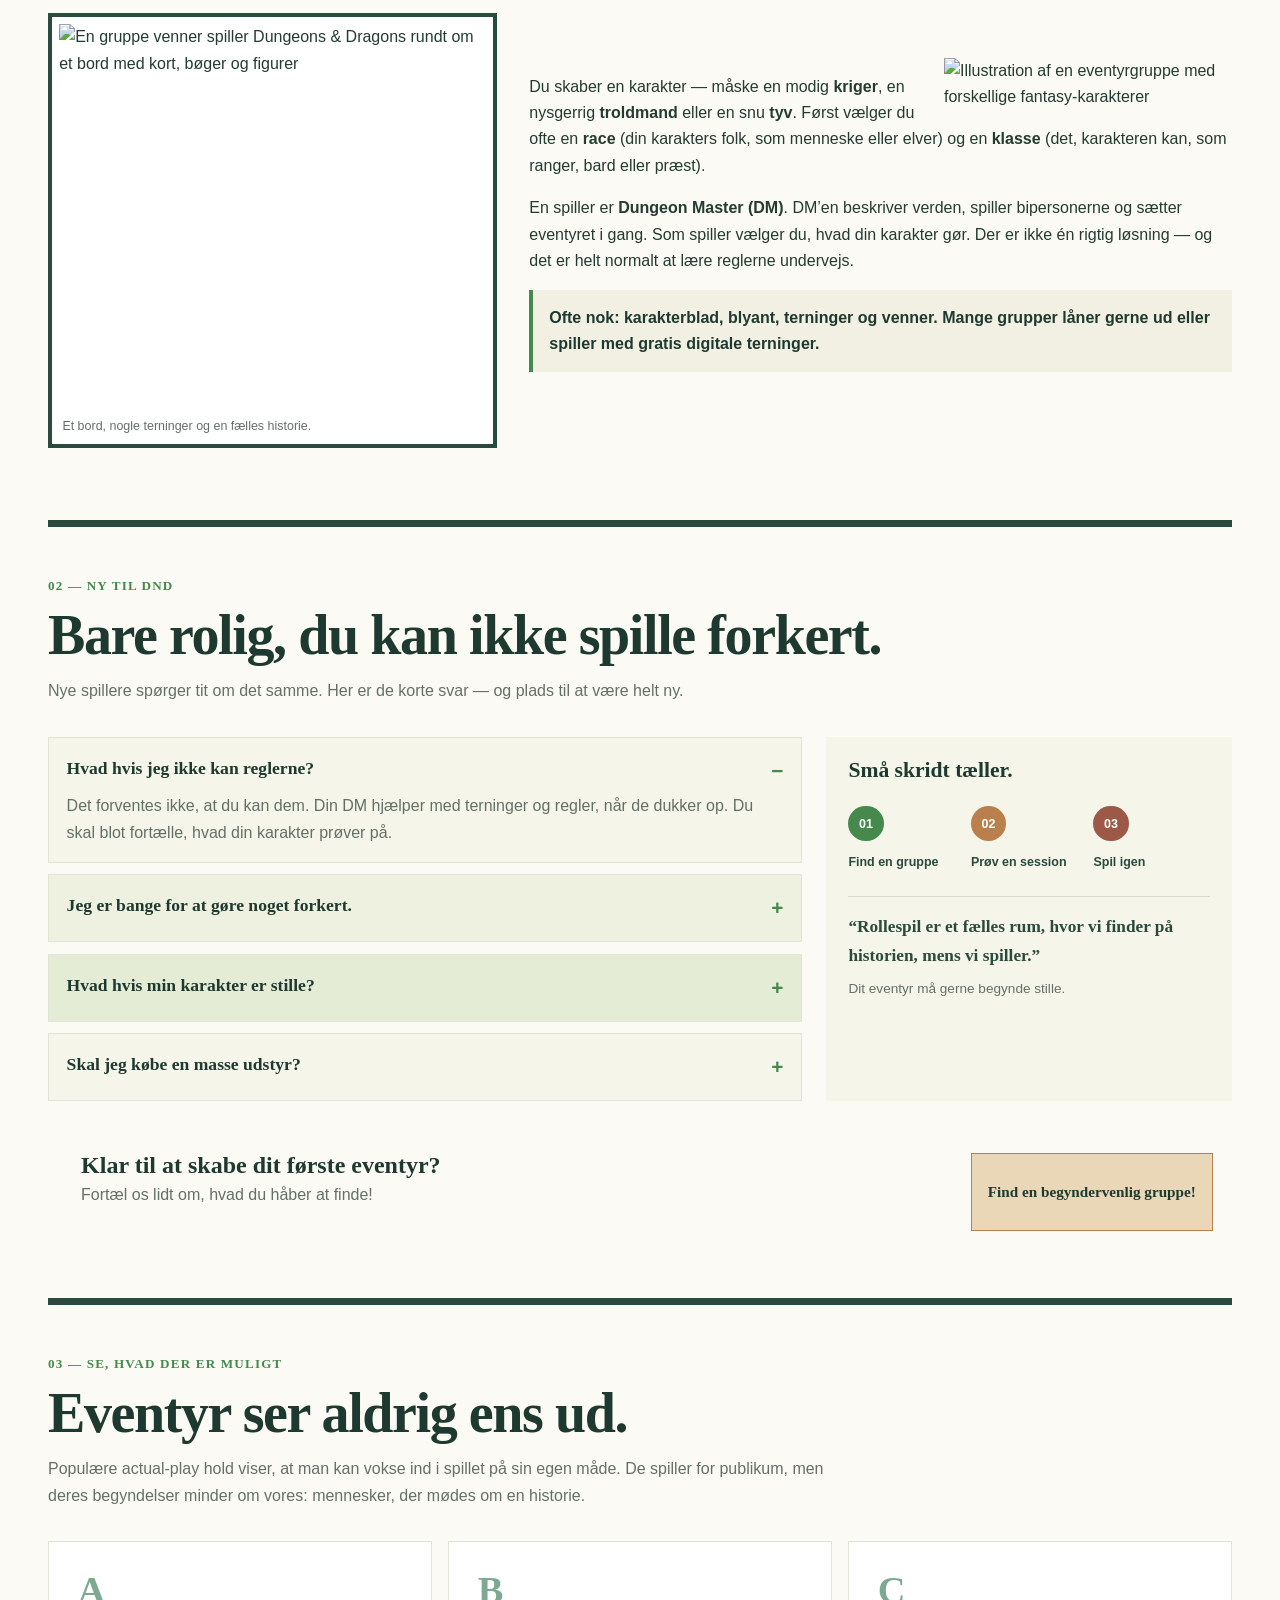
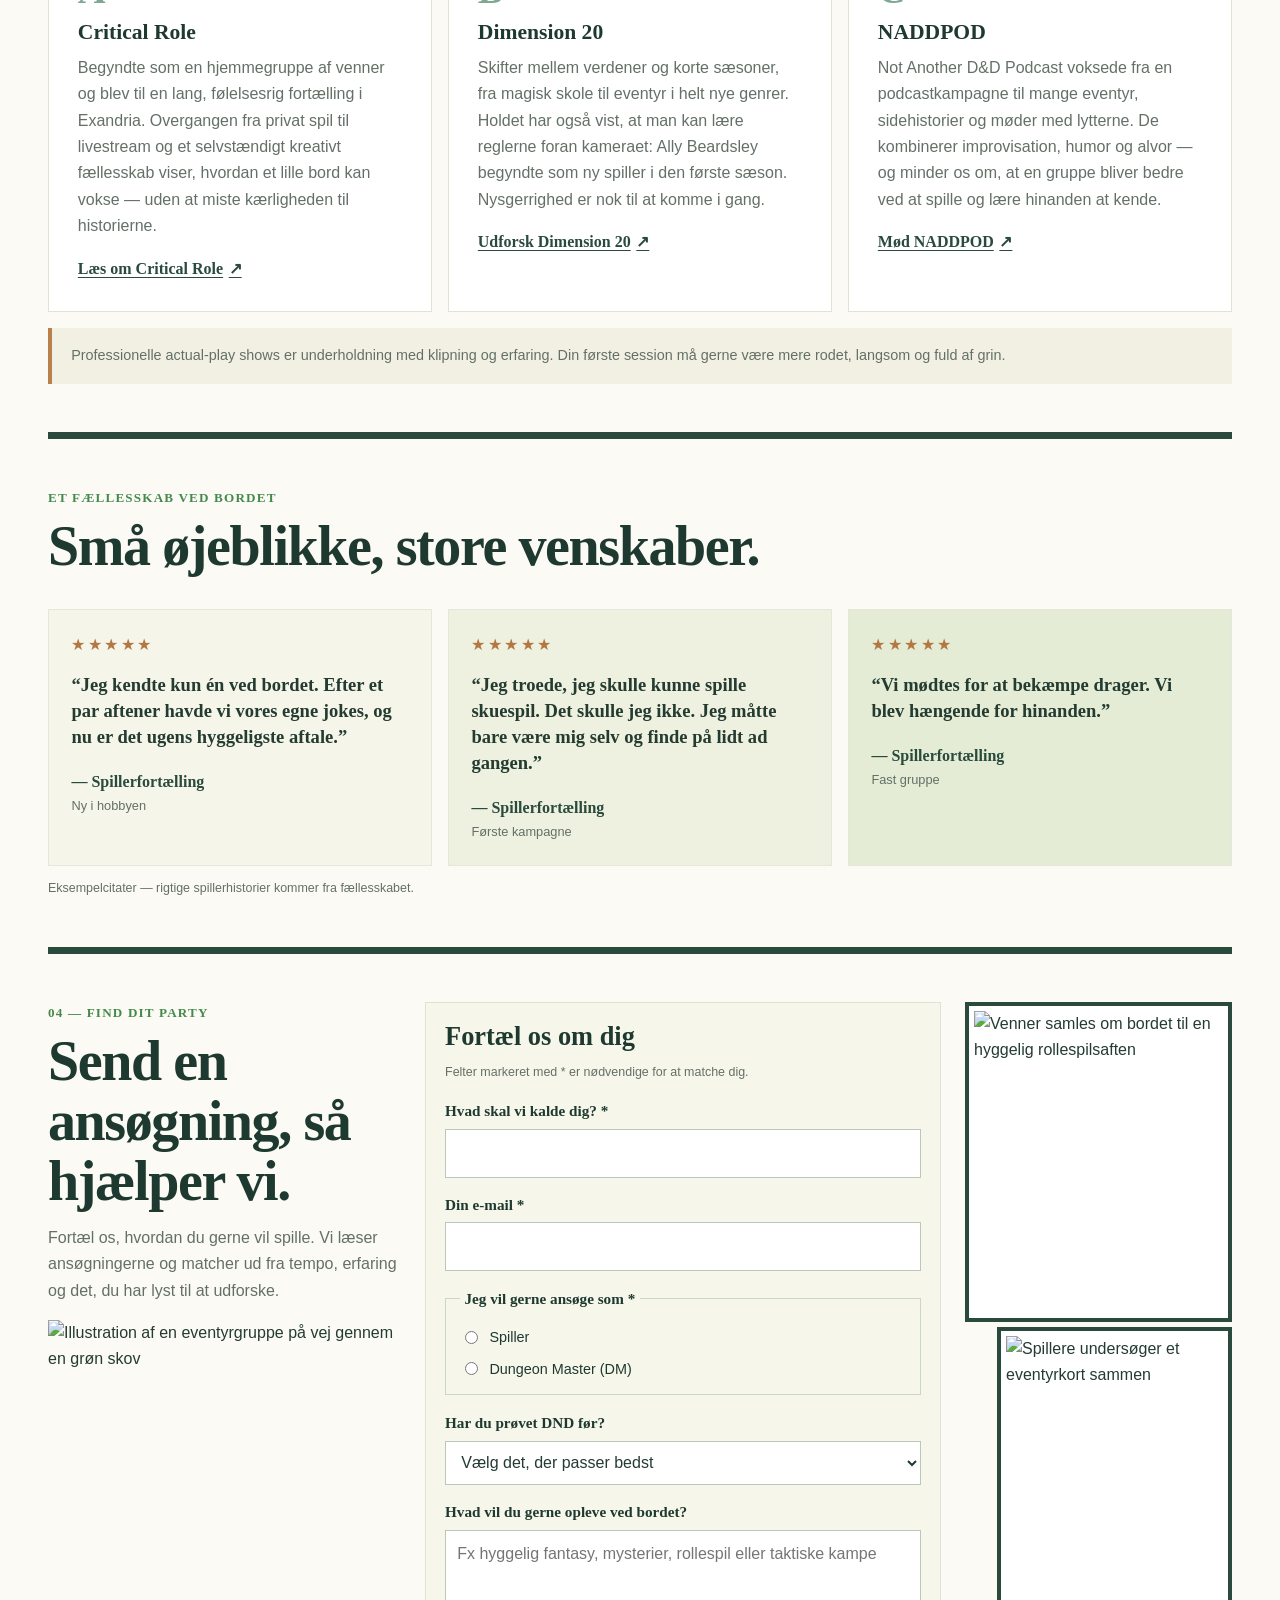
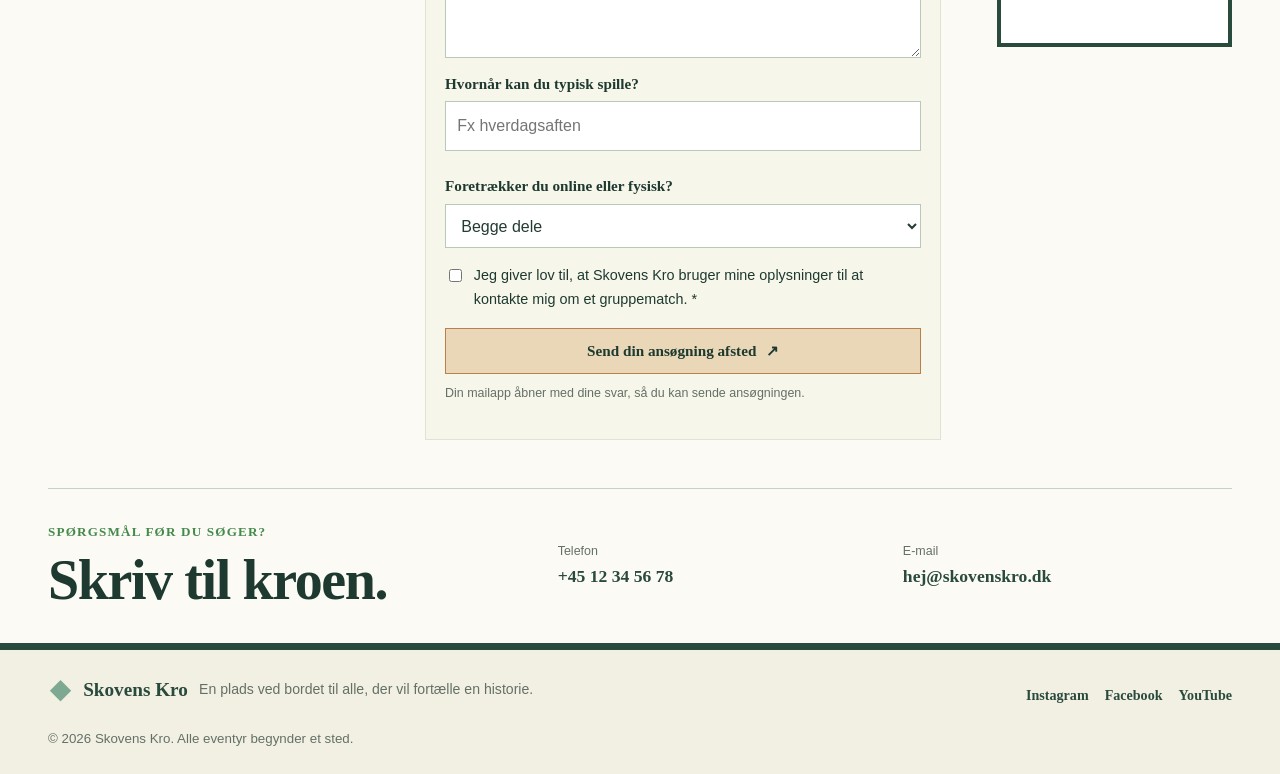
==== commit 0f50be63: "Billeder lagt ind" ====
--- a/index.html
+++ b/index.html
@@ -10,244 +10,243 @@
 
 </head>
 <body>
-  <a class="skip-link" href="#main">Spring til indhold</a>
-
-  <!-- Header og navigation -->
-  <header class="site-header">
-    <div class="site-header__inner">
-      <a class="brand" href="#forside" aria-label="Skovens Kro — til forsiden">
-        <span class="brand__mark" aria-hidden="true">◆</span>
-        <span>Skovens Kro</span>
-      </a>
-      <nav class="site-nav" aria-label="Hovednavigation">
-        <a href="#forside">Forside</a>
-        <a href="#hvad-er-dnd">Hvad er DND?</a>
-        <a href="#ny-til-dnd">Ny til DND</a>
-        <a href="#find-gruppe">Find dit party</a>
-      </nav>
-    </div>
-  </header>
-
-  <main id="main">
-    <!-- Hero: velkomst og hurtige veje ind i hobbyen -->
-    <section class="hero section-wrap" id="forside" aria-labelledby="hero-title">
-      <div class="hero__copy">
-        <p class="eyebrow">Et eventyr begynder ved bordet</p>
-        <h1 id="hero-title">Dit første eventyr <span>begynder måske her.</span></h1>
-        <p class="hero__intro">En ny og nem måde for dig og dine venner — eller en helt ny gruppe — at finde den rigtige plads omkring bordet.</p>
-        <a class="ribbon-link" href="#find-gruppe">Find din gruppe <span aria-hidden="true">↗</span></a>
-        <div class="hero__shortcuts" aria-label="Gå direkte til">
-          <a class="hex-link" href="#hvad-er-dnd"><span>Hvad er<br>DND?</span></a>
-          <a class="hex-link" href="#ny-til-dnd"><span>Jeg er<br>ny her</span></a>
-          <a class="hex-link" href="#find-gruppe"><span>Find dit<br>party</span></a>
-        </div>
-      </div>
-      <figure class="hero__visual">
-        <img src="../Users/sofia/Documents/Codex/2026-10-06/udvikl-en-moderne-og-responsiv-hjemmeside/outputs/dnd-hobby/images/prototype-asset-01.jpeg" alt="Miniaturefigurer og terninger står klar på et detaljeret eventyrkort">
-        <figcaption>Der er plads til dig ved bordet.</figcaption>
-      </figure>
-      <img class="hero__sprig" src="../Users/sofia/Documents/Codex/2026-10-06/udvikl-en-moderne-og-responsiv-hjemmeside/outputs/dnd-hobby/images/prototype-asset-04.png" alt="" aria-hidden="true">
-    </section>
-
-    <!-- Præsentation af hjemmesidens formål -->
-    <section class="welcome section-wrap" aria-labelledby="welcome-title">
-      <div class="welcome__badge" aria-hidden="true"><span>✦</span></div>
-      <div>
-        <p class="eyebrow">Velkommen til kroen</p>
-        <h2 id="welcome-title">Fantasi er bedre, når vi deler den.</h2>
-        <p>Skovens Kro hjælper dig fra den første nysgerrighed til din første spilleaften. Her kan du lære det grundlæggende, finde ud af hvad du skal bruge og møde andre, der også gerne vil skabe historier sammen.</p>
-      </div>
-      <p class="welcome__note">Du behøver ikke kende reglerne. Du skal bare have lyst til at prøve.</p>
-    </section>
-
-    <!-- Introduktion til Dungeons & Dragons og roller -->
-    <section class="basics section-wrap" id="hvad-er-dnd" aria-labelledby="basics-title">
-      <div class="section-heading">
-        <p class="eyebrow">01 — Hvad er DND?</p>
-        <h2 id="basics-title">Dungeons &amp; Dragons <span>| TTRPG</span></h2>
-        <p>DND er et bordrollespil, hvor I sammen skaber et eventyr. Terningerne afgør, om dine dristige planer lykkes — resten kommer fra jeres fantasi.</p>
-      </div>
-      <div class="basics__grid">
-        <figure class="framed-image basics__image">
-          <img src="../Users/sofia/Documents/Codex/2026-10-06/udvikl-en-moderne-og-responsiv-hjemmeside/outputs/dnd-hobby/images/prototype-asset-08.jpeg" alt="En gruppe venner spiller Dungeons & Dragons rundt om et bord med kort, bøger og figurer">
-          <figcaption>Et bord, nogle terninger og en fælles historie.</figcaption>
-        </figure>
-        <div class="basics__copy">
-          <img class="party-illustration" src="../Users/sofia/Documents/Codex/2026-10-06/udvikl-en-moderne-og-responsiv-hjemmeside/outputs/dnd-hobby/images/prototype-asset-06.png" alt="Illustration af en eventyrgruppe med forskellige fantasy-karakterer">
-          <p>Du skaber en karakter — måske en modig <strong>kriger</strong>, en nysgerrig <strong>troldmand</strong> eller en snu <strong>tyv</strong>. Først vælger du ofte en <strong>race</strong> (din karakters folk, som menneske eller elver) og en <strong>klasse</strong> (det, karakteren kan, som ranger, bard eller præst).</p>
-          <p>En spiller er <strong>Dungeon Master (DM)</strong>. DM’en beskriver verden, spiller bipersonerne og sætter eventyret i gang. Som spiller vælger du, hvad din karakter gør. Der er ikke én rigtig løsning — og det er helt normalt at lære reglerne undervejs.</p>
-          <p class="basics__footnote">Ofte nok: karakterblad, blyant, terninger og venner. Mange grupper låner gerne ud eller spiller med gratis digitale terninger.</p>
-        </div>
-      </div>
-    </section>
-
-    <!-- Tryg start og svar på typiske bekymringer -->
-    <section class="first-session section-wrap" id="ny-til-dnd" aria-labelledby="first-title">
-      <div class="section-heading">
-        <p class="eyebrow">02 — Ny til DND</p>
-        <h2 id="first-title">Bare rolig, du kan ikke spille forkert.</h2>
-        <p>Nye spillere spørger tit om det samme. Her er de korte svar — og plads til at være helt ny.</p>
-      </div>
-      <div class="first-session__grid">
-        <div class="faq-list">
-          <details class="faq" open>
-            <summary>Hvad hvis jeg ikke kan reglerne?</summary>
-            <p>Det forventes ikke, at du kan dem. Din DM hjælper med terninger og regler, når de dukker op. Du skal blot fortælle, hvad din karakter prøver på.</p>
-          </details>
-          <details class="faq">
-            <summary>Jeg er bange for at gøre noget forkert.</summary>
-            <p>Der findes ikke én rigtig måde at spille på. Du må gerne tage dig tid, stille spørgsmål eller sige pas, hvis du ikke har lyst til at tale i en scene.</p>
-          </details>
-          <details class="faq">
-            <summary>Hvad hvis min karakter er stille?</summary>
-            <p>Du bestemmer selv tempoet. Det er helt fint at lytte, beskrive handlinger i tredje person eller spille en rolig karakter. Din rolle behøver ikke være højlydt.</p>
-          </details>
-          <details class="faq">
-            <summary>Skal jeg købe en masse udstyr?</summary>
-            <p>Nej. Start med papir, blyant og en enkelt terning-app eller et lånt sæt. Gruppen hjælper med resten.</p>
-          </details>
-        </div>
-        <aside class="steps-card" aria-label="Tre små skridt til din første session">
-          <h3>Små skridt tæller.</h3>
-          <ol class="steps">
-            <li><span>01</span><b>Find en gruppe</b></li>
-            <li><span>02</span><b>Prøv en session</b></li>
-            <li><span>03</span><b>Spil igen</b></li>
-          </ol>
-          <blockquote>“Rollespil er et fælles rum, hvor vi finder på historien, mens vi spiller.”</blockquote>
-          <p class="steps-card__signoff">Dit eventyr må gerne begynde stille.</p>
-        </aside>
-      </div>
-      <div class="first-session__cta">
-        <img src="../Users/sofia/Documents/Codex/2026-10-06/udvikl-en-moderne-og-responsiv-hjemmeside/outputs/dnd-hobby/images/prototype-asset-10.png" alt="" aria-hidden="true">
-        <div><h3>Klar til at skabe dit første eventyr?</h3><p>Fortæl os lidt om, hvad du håber at finde.</p></div>
-        <a class="button button--light" href="#find-gruppe">Find en begyndervenlig gruppe</a>
-      </div>
-    </section>
-
-    <!-- Inspiration fra actual-play fællesskaber -->
-    <section class="inspiration section-wrap" aria-labelledby="inspiration-title">
-      <div class="section-heading">
-        <p class="eyebrow">03 — Se, hvad der er muligt</p>
-        <h2 id="inspiration-title">Eventyr ser aldrig ens ud.</h2>
-        <p>Populære actual-play hold viser, at man kan vokse ind i spillet på sin egen måde. De spiller for publikum, men deres begyndelser minder om vores: mennesker, der mødes om en historie.</p>
-      </div>
-      <div class="show-grid">
-        <article class="show-card">
-          <span class="show-card__number">A</span>
-          <h3>Critical Role</h3>
-          <p>Begyndte som en hjemmegruppe af venner og blev til en lang, følelsesrig fortælling i Exandria. Overgangen fra privat spil til livestream og et selvstændigt kreativt fællesskab viser, hvordan et lille bord kan vokse — uden at miste kærligheden til historierne.</p>
-          <a href="https://critrole.com/what-is-critical-role/" target="_blank" rel="noreferrer">Læs om Critical Role <span aria-hidden="true">↗</span></a>
-        </article>
-        <article class="show-card">
-          <span class="show-card__number">B</span>
-          <h3>Dimension 20</h3>
-          <p>Skifter mellem verdener og korte sæsoner, fra magisk skole til eventyr i helt nye genrer. Holdet har også vist, at man kan lære reglerne foran kameraet: Ally Beardsley begyndte som ny spiller i den første sæson. Nysgerrighed er nok til at komme i gang.</p>
-          <a href="https://www.dropout.tv/shows/dimension-20" target="_blank" rel="noreferrer">Udforsk Dimension 20 <span aria-hidden="true">↗</span></a>
-        </article>
-        <article class="show-card">
-          <span class="show-card__number">C</span>
-          <h3>NADDPOD</h3>
-          <p>Not Another D&amp;D Podcast voksede fra en podcastkampagne til mange eventyr, sidehistorier og møder med lytterne. De kombinerer improvisation, humor og alvor — og minder os om, at en gruppe bliver bedre ved at spille og lære hinanden at kende.</p>
-          <a href="https://naddpod.com/about" target="_blank" rel="noreferrer">Mød NADDPOD <span aria-hidden="true">↗</span></a>
-        </article>
-      </div>
-      <p class="inspiration__note">Professionelle actual-play shows er underholdning med klipning og erfaring. Din første session må gerne være mere rodet, langsom og fuld af grin.</p>
-    </section>
-
-    <!-- Spillerfortællinger -->
-    <section class="stories section-wrap" aria-labelledby="stories-title">
-      <div class="section-heading">
-        <p class="eyebrow">Et fællesskab ved bordet</p>
-        <h2 id="stories-title">Små øjeblikke, store venskaber.</h2>
-      </div>
-      <div class="story-grid">
-        <figure class="story-card">
-          <span class="story-card__stars" aria-label="Fem stjerner">★★★★★</span>
-          <blockquote>“Jeg kendte kun én ved bordet. Efter et par aftener havde vi vores egne jokes, og nu er det ugens hyggeligste aftale.”</blockquote>
-          <figcaption>— Spillerfortælling <span>Ny i hobbyen</span></figcaption>
-        </figure>
-        <figure class="story-card story-card--green">
-          <span class="story-card__stars" aria-label="Fem stjerner">★★★★★</span>
-          <blockquote>“Jeg troede, jeg skulle kunne spille skuespil. Det skulle jeg ikke. Jeg måtte bare være mig selv og finde på lidt ad gangen.”</blockquote>
-          <figcaption>— Spillerfortælling <span>Første kampagne</span></figcaption>
-        </figure>
-        <figure class="story-card story-card--sage">
-          <span class="story-card__stars" aria-label="Fem stjerner">★★★★★</span>
-          <blockquote>“Vi mødtes for at bekæmpe drager. Vi blev hængende for hinanden.”</blockquote>
-          <figcaption>— Spillerfortælling <span>Fast gruppe</span></figcaption>
-        </figure>
-      </div>
-      <p class="stories__disclaimer">Eksempelcitater — rigtige spillerhistorier kommer fra fællesskabet.</p>
-    </section>
-
-    <!-- Gruppeansøgning og matchformular -->
-    <section class="apply section-wrap" id="find-gruppe" aria-labelledby="apply-title">
-      <div class="apply__intro">
-        <p class="eyebrow">04 — Find dit party</p>
-        <h2 id="apply-title">Send en ansøgning, så hjælper vi.</h2>
-        <p>Fortæl os, hvordan du gerne vil spille. Vi læser ansøgningerne og matcher ud fra tempo, erfaring og det, du har lyst til at udforske.</p>
-        <img class="apply__poster" src="../Users/sofia/Documents/Codex/2026-10-06/udvikl-en-moderne-og-responsiv-hjemmeside/outputs/dnd-hobby/images/prototype-asset-12.png" alt="Illustration af en eventyrgruppe på vej gennem en grøn skov">
-      </div>
-      <form class="application-form" action="mailto:hej@skovenskro.dk" method="post" enctype="text/plain">
-        <h3>Fortæl os om dig</h3>
-        <p class="form-note">Felter markeret med * er nødvendige for at matche dig.</p>
-        <label for="name">Hvad skal vi kalde dig? *</label>
-        <input id="name" name="Navn" autocomplete="name" required>
-        <label for="email">Din e-mail *</label>
-        <input id="email" name="E-mail" type="email" autocomplete="email" required>
-        <fieldset>
-          <legend>Jeg vil gerne ansøge som *</legend>
-          <label class="choice"><input type="radio" name="Rolle" value="Spiller" required> Spiller</label>
-          <label class="choice"><input type="radio" name="Rolle" value="Dungeon Master"> Dungeon Master (DM)</label>
-        </fieldset>
-        <label for="experience">Har du prøvet DND før?</label>
-        <select id="experience" name="Erfaring">
-          <option value="">Vælg det, der passer bedst</option>
-          <option>Jeg er helt ny</option>
-          <option>Jeg har prøvet en enkelt gang</option>
-          <option>Jeg har spillet før og vil gerne i gang igen</option>
-          <option>Jeg har erfaring som DM</option>
-        </select>
-        <label for="style">Hvad vil du gerne opleve ved bordet?</label>
-        <textarea id="style" name="Spilønsker" rows="4" placeholder="Fx hyggelig fantasy, mysterier, rollespil eller taktiske kampe"></textarea>
-        <div class="form-row">
-          <div><label for="schedule">Hvornår kan du typisk spille?</label><input id="schedule" name="Tidspunkter" placeholder="Fx hverdagsaften"></div>
-          <div><label for="mode">Foretrækker du online eller fysisk?</label><select id="mode" name="Spilleform"><option>Begge dele</option><option>Fysisk</option><option>Online</option></select></div>
-        </div>
-        <label class="choice consent"><input type="checkbox" name="Samtykke" value="Ja" required> Jeg giver lov til, at Skovens Kro bruger mine oplysninger til at kontakte mig om et gruppematch. *</label>
-        <button class="button button--send" type="submit">Send din ansøgning afsted <span aria-hidden="true">↗</span></button>
-        <p class="form-note">Din mailapp åbner med dine svar, så du kan sende ansøgningen.</p>
-      </form>
-      <div class="apply__photos" aria-label="Billeder af spilgrupper">
-        <img src="../Users/sofia/Documents/Codex/2026-10-06/udvikl-en-moderne-og-responsiv-hjemmeside/outputs/dnd-hobby/images/prototype-asset-11.jpeg" alt="Venner samles om bordet til en hyggelig rollespilsaften">
-        <img src="../Users/sofia/Documents/Codex/2026-10-06/udvikl-en-moderne-og-responsiv-hjemmeside/outputs/dnd-hobby/images/prototype-asset-13.jpeg" alt="Spillere undersøger et eventyrkort sammen">
-      </div>
-    </section>
-
-    <!-- Kontaktoplysninger -->
-    <section class="contact section-wrap" id="kontakt" aria-labelledby="contact-title">
-      <div>
-        <p class="eyebrow">Spørgsmål før du søger?</p>
-        <h2 id="contact-title">Skriv til kroen.</h2>
-      </div>
-      <a href="tel:+4512345678"><span>Telefon</span>+45 12 34 56 78</a>
-      <a href="mailto:hej@skovenskro.dk"><span>E-mail</span>hej@skovenskro.dk</a>
-    </section>
-  </main>
-
-  <!-- Footer og sociale links -->
-  <footer class="site-footer">
-    <div class="site-footer__inner">
-      <a class="brand brand--footer" href="#forside"><span class="brand__mark" aria-hidden="true">◆</span><span>Skovens Kro</span></a>
-      <p>En plads ved bordet til alle, der vil fortælle en historie.</p>
-      <nav aria-label="Sociale medier">
-        <a href="https://www.instagram.com/" target="_blank" rel="noreferrer">Instagram</a>
-        <a href="https://www.facebook.com/" target="_blank" rel="noreferrer">Facebook</a>
-        <a href="https://www.youtube.com/" target="_blank" rel="noreferrer">YouTube</a>
-      </nav>
-      <small>© 2026 Skovens Kro. Alle eventyr begynder et sted.</small>
-    </div>
-  </footer>
+<a class="skip-link" href="#main">Spring til indhold</a>
+
+<!-- Header og navigation -->
+<header class="site-header">
+  <div class="site-header__inner">
+    <a class="brand" href="#forside" aria-label="Skovens Kro — til forsiden">
+      <span class="brand__mark" aria-hidden="true">◆</span>
+      <span>Skovens Kro</span>
+    </a>
+    <nav class="site-nav" aria-label="Hovednavigation">
+      <a href="#forside">Forside</a>
+      <a href="#hvad-er-dnd">Hvad er DND?</a>
+      <a href="#ny-til-dnd">Ny til DND</a>
+      <a href="#find-gruppe">Find dit party</a>
+    </nav>
+  </div>
+</header>
+
+<main id="main">
+  <!-- Hero: velkomst og hurtige veje ind i hobbyen -->
+  <section class="hero section-wrap" id="forside" aria-labelledby="hero-title">
+    <div class="hero__copy">
+      <p class="eyebrow">Et eventyr begynder ved bordet</p>
+      <h1 id="hero-title">Dit første eventyr <span>begynder måske her.</span></h1>
+      <p class="hero__intro">En ny og nem måde for dig og dine venner — eller en helt ny gruppe — at finde den rigtige plads omkring bordet.</p>
+      <a class="ribbon-link" href="#find-gruppe">Find din gruppe <span aria-hidden="true">↗</span></a>
+      <div class="hero__shortcuts" aria-label="Gå direkte til">
+        <a class="hex-link" href="#hvad-er-dnd"><span>Hvad er<br>DND?</span></a>
+        <a class="hex-link" href="#ny-til-dnd"><span>Jeg er<br>ny her</span></a>
+        <a class="hex-link" href="#find-gruppe"><span>Find dit<br>party</span></a>
+      </div>
+    </div>
+    <figure class="hero__visual">
+      <img src="https://i.imgur.com/jdYwT97.jpeg" alt="Miniaturefigurer og terninger står klar på et detaljeret eventyrkort">
+      <figcaption>Der er plads til dig ved bordet.</figcaption>
+    </figure>
+    <img class="hero__sprig" src="https://images.squarespace-cdn.com/content/v1/5e3843beb37a0716cf512998/1649883415368-TTVCNPHD0SNWA2CXGB4D/grovewarden.png" alt="" aria-hidden="true">
+  </section>
+
+  <!-- Præsentation af hjemmesidens formål -->
+  <section class="welcome section-wrap" aria-labelledby="welcome-title">
+    <div class="welcome__badge" aria-hidden="true"><span>✦</span></div>
+    <div>
+      <p class="eyebrow">Velkommen til kroen</p>
+      <h2 id="welcome-title">Fantasi er bedre, når vi deler den.</h2>
+      <p>Skovens Kro hjælper dig fra den første nysgerrighed til din første spilleaften. Her kan du lære det grundlæggende, finde ud af hvad du skal bruge og møde andre, der også gerne vil skabe historier sammen.</p>
+    </div>
+    <p class="welcome__note">Du behøver ikke kende reglerne. Du skal bare have lyst til at prøve.</p>
+  </section>
+
+  <!-- Introduktion til Dungeons & Dragons og roller -->
+  <section class="basics section-wrap" id="hvad-er-dnd" aria-labelledby="basics-title">
+    <div class="section-heading">
+      <p class="eyebrow">01 — Hvad er DND?</p>
+      <h2 id="basics-title">Dungeons &amp; Dragons <span>| TTRPG</span></h2>
+      <p>DND er et bordrollespil, hvor I sammen skaber et eventyr. Terningerne afgør, om dine dristige planer lykkes — resten kommer fra jeres fantasi.</p>
+    </div>
+    <div class="basics__grid">
+      <figure class="framed-image basics__image">
+        <img src="https://i.pinimg.com/1200x/4d/ea/33/4dea337cfe39cb3bd777064d390b23e2.jpg" alt="En gruppe venner spiller Dungeons & Dragons rundt om et bord med kort, bøger og figurer">
+        <figcaption>Et bord, nogle terninger og en fælles historie.</figcaption>
+      </figure>
+      <div class="basics__copy">
+        <img class="party-illustration" src="https://i.imgur.com/DCIRHUZ.png" alt="Illustration af en eventyrgruppe med forskellige fantasy-karakterer">
+        <p>Du skaber en karakter — måske en modig <strong>kriger</strong>, en nysgerrig <strong>troldmand</strong> eller en snu <strong>tyv</strong>. Først vælger du ofte en <strong>race</strong> (din karakters folk, som menneske eller elver) og en <strong>klasse</strong> (det, karakteren kan, som ranger, bard eller præst).</p>
+        <p>En spiller er <strong>Dungeon Master (DM)</strong>. DM’en beskriver verden, spiller bipersonerne og sætter eventyret i gang. Som spiller vælger du, hvad din karakter gør. Der er ikke én rigtig løsning — og det er helt normalt at lære reglerne undervejs.</p>
+        <p class="basics__footnote">Ofte nok: karakterblad, blyant, terninger og venner. Mange grupper låner gerne ud eller spiller med gratis digitale terninger.</p>
+      </div>
+    </div>
+  </section>
+
+  <!-- Tryg start og svar på typiske bekymringer -->
+  <section class="first-session section-wrap" id="ny-til-dnd" aria-labelledby="first-title">
+    <div class="section-heading">
+      <p class="eyebrow">02 — Ny til DND</p>
+      <h2 id="first-title">Bare rolig, du kan ikke spille forkert.</h2>
+      <p>Nye spillere spørger tit om det samme. Her er de korte svar — og plads til at være helt ny.</p>
+    </div>
+    <div class="first-session__grid">
+      <div class="faq-list">
+        <details class="faq" open>
+          <summary>Hvad hvis jeg ikke kan reglerne?</summary>
+          <p>Det forventes ikke, at du kan dem. Din DM hjælper med terninger og regler, når de dukker op. Du skal blot fortælle, hvad din karakter prøver på.</p>
+        </details>
+        <details class="faq">
+          <summary>Jeg er bange for at gøre noget forkert.</summary>
+          <p>Der findes ikke én rigtig måde at spille på. Du må gerne tage dig tid, stille spørgsmål eller sige pas, hvis du ikke har lyst til at tale i en scene.</p>
+        </details>
+        <details class="faq">
+          <summary>Hvad hvis min karakter er stille?</summary>
+          <p>Du bestemmer selv tempoet. Det er helt fint at lytte, beskrive handlinger i tredje person eller spille en rolig karakter. Din rolle behøver ikke være højlydt.</p>
+        </details>
+        <details class="faq">
+          <summary>Skal jeg købe en masse udstyr?</summary>
+          <p>Nej. Start med papir, blyant og en enkelt terning-app eller et lånt sæt. Gruppen hjælper med resten.</p>
+        </details>
+      </div>
+      <aside class="steps-card" aria-label="Tre små skridt til din første session">
+        <h3>Små skridt tæller.</h3>
+        <ol class="steps">
+          <li><span>01</span><b>Find en gruppe</b></li>
+          <li><span>02</span><b>Prøv en session</b></li>
+          <li><span>03</span><b>Spil igen</b></li>
+        </ol>
+        <blockquote>“Rollespil er et fælles rum, hvor vi finder på historien, mens vi spiller.”</blockquote>
+        <p class="steps-card__signoff">Dit eventyr må gerne begynde stille.</p>
+      </aside>
+    </div>
+    <div class="first-session__cta">
+      <div><h3>Klar til at skabe dit første eventyr?</h3><p>Fortæl os lidt om, hvad du håber at finde!</p></div>
+      <a class="button button--light" href="#find-gruppe">Find en begyndervenlig gruppe!</a>
+    </div>
+  </section>
+
+  <!-- Inspiration fra actual-play fællesskaber -->
+  <section class="inspiration section-wrap" aria-labelledby="inspiration-title">
+    <div class="section-heading">
+      <p class="eyebrow">03 — Se, hvad der er muligt</p>
+      <h2 id="inspiration-title">Eventyr ser aldrig ens ud.</h2>
+      <p>Populære actual-play hold viser, at man kan vokse ind i spillet på sin egen måde. De spiller for publikum, men deres begyndelser minder om vores: mennesker, der mødes om en historie.</p>
+    </div>
+    <div class="show-grid">
+      <article class="show-card">
+        <span class="show-card__number">A</span>
+        <h3>Critical Role</h3>
+        <p>Begyndte som en hjemmegruppe af venner og blev til en lang, følelsesrig fortælling i Exandria. Overgangen fra privat spil til livestream og et selvstændigt kreativt fællesskab viser, hvordan et lille bord kan vokse — uden at miste kærligheden til historierne.</p>
+        <a href="https://critrole.com/what-is-critical-role/" target="_blank" rel="noreferrer">Læs om Critical Role <span aria-hidden="true">↗</span></a>
+      </article>
+      <article class="show-card">
+        <span class="show-card__number">B</span>
+        <h3>Dimension 20</h3>
+        <p>Skifter mellem verdener og korte sæsoner, fra magisk skole til eventyr i helt nye genrer. Holdet har også vist, at man kan lære reglerne foran kameraet: Ally Beardsley begyndte som ny spiller i den første sæson. Nysgerrighed er nok til at komme i gang.</p>
+        <a href="https://www.dropout.tv/shows/dimension-20" target="_blank" rel="noreferrer">Udforsk Dimension 20 <span aria-hidden="true">↗</span></a>
+      </article>
+      <article class="show-card">
+        <span class="show-card__number">C</span>
+        <h3>NADDPOD</h3>
+        <p>Not Another D&amp;D Podcast voksede fra en podcastkampagne til mange eventyr, sidehistorier og møder med lytterne. De kombinerer improvisation, humor og alvor — og minder os om, at en gruppe bliver bedre ved at spille og lære hinanden at kende.</p>
+        <a href="https://naddpod.com/about" target="_blank" rel="noreferrer">Mød NADDPOD <span aria-hidden="true">↗</span></a>
+      </article>
+    </div>
+    <p class="inspiration__note">Professionelle actual-play shows er underholdning med klipning og erfaring. Din første session må gerne være mere rodet, langsom og fuld af grin.</p>
+  </section>
+
+  <!-- Spillerfortællinger -->
+  <section class="stories section-wrap" aria-labelledby="stories-title">
+    <div class="section-heading">
+      <p class="eyebrow">Et fællesskab ved bordet</p>
+      <h2 id="stories-title">Små øjeblikke, store venskaber.</h2>
+    </div>
+    <div class="story-grid">
+      <figure class="story-card">
+        <span class="story-card__stars" aria-label="Fem stjerner">★★★★★</span>
+        <blockquote>“Jeg kendte kun én ved bordet. Efter et par aftener havde vi vores egne jokes, og nu er det ugens hyggeligste aftale.”</blockquote>
+        <figcaption>— Spillerfortælling <span>Ny i hobbyen</span></figcaption>
+      </figure>
+      <figure class="story-card story-card--green">
+        <span class="story-card__stars" aria-label="Fem stjerner">★★★★★</span>
+        <blockquote>“Jeg troede, jeg skulle kunne spille skuespil. Det skulle jeg ikke. Jeg måtte bare være mig selv og finde på lidt ad gangen.”</blockquote>
+        <figcaption>— Spillerfortælling <span>Første kampagne</span></figcaption>
+      </figure>
+      <figure class="story-card story-card--sage">
+        <span class="story-card__stars" aria-label="Fem stjerner">★★★★★</span>
+        <blockquote>“Vi mødtes for at bekæmpe drager. Vi blev hængende for hinanden.”</blockquote>
+        <figcaption>— Spillerfortælling <span>Fast gruppe</span></figcaption>
+      </figure>
+    </div>
+    <p class="stories__disclaimer">Eksempelcitater — rigtige spillerhistorier kommer fra fællesskabet.</p>
+  </section>
+
+  <!-- Gruppeansøgning og matchformular -->
+  <section class="apply section-wrap" id="find-gruppe" aria-labelledby="apply-title">
+    <div class="apply__intro">
+      <p class="eyebrow">04 — Find dit party</p>
+      <h2 id="apply-title">Send en ansøgning, så hjælper vi.</h2>
+      <p>Fortæl os, hvordan du gerne vil spille. Vi læser ansøgningerne og matcher ud fra tempo, erfaring og det, du har lyst til at udforske.</p>
+      <img class="apply__poster" src="https://i.imgur.com/uY45hqm.png" alt="Illustration af en eventyrgruppe på vej gennem en grøn skov">
+    </div>
+    <form class="application-form" action="mailto:hej@skovenskro.dk" method="post" enctype="text/plain">
+      <h3>Fortæl os om dig</h3>
+      <p class="form-note">Felter markeret med * er nødvendige for at matche dig.</p>
+      <label for="name">Hvad skal vi kalde dig? *</label>
+      <input id="name" name="Navn" autocomplete="name" required>
+      <label for="email">Din e-mail *</label>
+      <input id="email" name="E-mail" type="email" autocomplete="email" required>
+      <fieldset>
+        <legend>Jeg vil gerne ansøge som *</legend>
+        <label class="choice"><input type="radio" name="Rolle" value="Spiller" required> Spiller</label>
+        <label class="choice"><input type="radio" name="Rolle" value="Dungeon Master"> Dungeon Master (DM)</label>
+      </fieldset>
+      <label for="experience">Har du prøvet DND før?</label>
+      <select id="experience" name="Erfaring">
+        <option value="">Vælg det, der passer bedst</option>
+        <option>Jeg er helt ny</option>
+        <option>Jeg har prøvet en enkelt gang</option>
+        <option>Jeg har spillet før og vil gerne i gang igen</option>
+        <option>Jeg har erfaring som DM</option>
+      </select>
+      <label for="style">Hvad vil du gerne opleve ved bordet?</label>
+      <textarea id="style" name="Spilønsker" rows="4" placeholder="Fx hyggelig fantasy, mysterier, rollespil eller taktiske kampe"></textarea>
+      <div class="form-row">
+        <div><label for="schedule">Hvornår kan du typisk spille?</label><input id="schedule" name="Tidspunkter" placeholder="Fx hverdagsaften"></div>
+        <div><label for="mode">Foretrækker du online eller fysisk?</label><select id="mode" name="Spilleform"><option>Begge dele</option><option>Fysisk</option><option>Online</option></select></div>
+      </div>
+      <label class="choice consent"><input type="checkbox" name="Samtykke" value="Ja" required> Jeg giver lov til, at Skovens Kro bruger mine oplysninger til at kontakte mig om et gruppematch. *</label>
+      <button class="button button--send" type="submit">Send din ansøgning afsted <span aria-hidden="true">↗</span></button>
+      <p class="form-note">Din mailapp åbner med dine svar, så du kan sende ansøgningen.</p>
+    </form>
+    <div class="apply__photos" aria-label="Billeder af spilgrupper">
+      <img src="https://i.pinimg.com/1200x/22/36/b5/2236b555cf1c9bf0592cf7776a5d0acb.jpg" alt="Venner samles om bordet til en hyggelig rollespilsaften">
+      <img src="https://i.pinimg.com/736x/93/03/25/93032574aab3d09fae2bb35224ba676d.jpg" alt="Spillere undersøger et eventyrkort sammen">
+    </div>
+  </section>
+
+  <!-- Kontaktoplysninger -->
+  <section class="contact section-wrap" id="kontakt" aria-labelledby="contact-title">
+    <div>
+      <p class="eyebrow">Spørgsmål før du søger?</p>
+      <h2 id="contact-title">Skriv til kroen.</h2>
+    </div>
+    <a href="tel:+4512345678"><span>Telefon</span>+45 12 34 56 78</a>
+    <a href="mailto:hej@skovenskro.dk"><span>E-mail</span>hej@skovenskro.dk</a>
+  </section>
+</main>
+
+<!-- Footer og sociale links -->
+<footer class="site-footer">
+  <div class="site-footer__inner">
+    <a class="brand brand--footer" href="#forside"><span class="brand__mark" aria-hidden="true">◆</span><span>Skovens Kro</span></a>
+    <p>En plads ved bordet til alle, der vil fortælle en historie.</p>
+    <nav aria-label="Sociale medier">
+      <a href="https://www.instagram.com/" target="_blank" rel="noreferrer">Instagram</a>
+      <a href="https://www.facebook.com/" target="_blank" rel="noreferrer">Facebook</a>
+      <a href="https://www.youtube.com/" target="_blank" rel="noreferrer">YouTube</a>
+    </nav>
+    <small>© 2026 Skovens Kro. Alle eventyr begynder et sted.</small>
+  </div>
+</footer>
 </body>
-</html>
+</html>
--- a/styles.css
+++ b/styles.css
@@ -1,5 +1,5 @@
 /* Farver og afstande følger moodboardets skovgrønne, creme og pergament. */
-:root{color-scheme:light;--forest:#294a3d;--forest-deep:#1e392f;--leaf:#458a4c;--sage:#7da993;--moss:#cbd1a2;--cream:#fbfaf5;--paper:#f2f0e3;--parchment:#e9d7b8;--ink:#243b31;--muted:#647067;--line:#c7d1c5;--space-1:.5rem;--space-2:1rem;--space-3:1.5rem;--space-4:2rem;--space-5:3rem;--space-6:4.5rem;--content-width:75rem;--display:"Draconis","Palatino Linotype","Book Antiqua",Georgia,serif;--body:"Runewood","Trebuchet MS",Arial,sans-serif}
+:root{color-scheme:light;--forest:#294a3d;--forest-deep:#1e392f;--leaf:#458a4c;--sage:#7da993;--moss:#cbd1a2;--cream:#fbfaf5;--paper:#f2f0e3;--parchment:#e9d7b8;--ink:#243b31;--muted:#647067;--line:#c7d1c5;--space-1:.5rem;--space-2:1rem;--space-3:1.5rem;--space-4:2rem;--space-5:3rem;--space-6:4.5rem;--content-width:75rem;--display:"Draconis","Palatino Linotype","Book Antiqua",Georgia,serif;--body:"Arial Regular","Trebuchet MS",Arial,sans-serif}
 *{box-sizing:border-box}html{scroll-behavior:smooth;scroll-padding-top:5.5rem}body{margin:0;background:var(--cream);color:var(--ink);font-family:var(--body);font-size:1rem;line-height:1.65}img{display:block;max-width:100%}a{color:inherit}a:focus-visible,button:focus-visible,input:focus-visible,select:focus-visible,textarea:focus-visible,summary:focus-visible{outline:3px solid #b8753e;outline-offset:4px}.skip-link{position:absolute;left:.75rem;top:.75rem;z-index:10;padding:.65rem 1rem;background:white;transform:translateY(-150%)}.skip-link:focus{transform:translateY(0)}.section-wrap{width:min(100% - 2rem,var(--content-width));margin-inline:auto}
 /* Header */
 .site-header{border-top:.45rem solid var(--forest);background:rgba(251,250,245,.97)}.site-header__inner{display:flex;flex-wrap:wrap;align-items:center;justify-content:space-between;gap:.75rem 1.5rem;width:min(100% - 2rem,var(--content-width));min-height:5rem;margin-inline:auto;border-bottom:1px solid var(--line)}.brand{display:inline-flex;align-items:center;gap:.65rem;color:var(--forest);font-family:var(--display);font-size:1.3rem;font-weight:800;text-decoration:none}.brand__mark{display:grid;width:1.55rem;aspect-ratio:1;place-items:center;color:var(--sage);font-size:1.6rem;line-height:1}.site-nav{display:flex;flex-wrap:wrap;gap:.35rem 1.2rem}.site-nav a,.site-footer nav a{color:var(--forest);font-family:var(--display);font-size:.88rem;font-weight:700;text-decoration:none}.site-nav a:hover,.site-footer nav a:hover{color:var(--leaf);text-decoration:underline;text-underline-offset:.25rem}
@@ -10,7 +10,7 @@
 /* Formål */
 .welcome{display:grid;align-items:center;gap:1rem;padding:var(--space-4);border:1px solid #dfe3d5;background:var(--paper)}.welcome__badge{display:grid;width:4rem;aspect-ratio:1;place-items:center;border-radius:50%;background:var(--sage);color:white;font-size:1.6rem}.welcome h2{font-size:clamp(1.8rem,5vw,2.8rem)}.welcome__note{margin:0;color:var(--forest);font-family:var(--display);font-size:1.15rem;font-weight:800}
 /* DND-introduktion */
-.basics{padding-block:var(--space-6)}.basics .section-heading{max-width:58rem}.basics__grid{display:grid;gap:var(--space-3);align-items:center}.framed-image{margin:0;padding:.45rem;border:.3rem solid var(--forest);background:white}.basics__image img{width:100%;min-height:17rem;object-fit:cover}.basics__copy{position:relative}.party-illustration{width:min(100%,22rem);max-height:8rem;margin:0 auto 1rem;object-fit:contain}.basics__footnote{padding:.9rem 1rem;border-left:.3rem solid var(--leaf);background:var(--paper);color:var(--forest-deep);font-weight:700}
+.basics{padding-block:var(--space-6)}.basics .section-heading{max-width:58rem}.basics__grid{display:grid;gap:var(--space-3);align-items:center}.framed-image{margin:0;padding:.45rem;border:.3rem solid var(--forest);background:white}.basics__image img{width:100%;min-height:17rem;object-fit:cover}.basics__copy{position:relative}.party-illustration{width: 18rem;height: auto}.basics__footnote{padding:.9rem 1rem;border-left:.3rem solid var(--leaf);background:var(--paper);color:var(--forest-deep);font-weight:700}
 /* FAQ og første session */
 .first-session{padding-block:var(--space-5);border-top:.45rem solid var(--forest)}.first-session__grid{display:grid;gap:var(--space-3)}.faq-list{display:grid;gap:.7rem}.faq{padding:1rem 1.1rem;border:1px solid #e1e4d4;background:#f5f5e9}.faq:nth-child(2){background:#eef1df}.faq:nth-child(3){background:#e4ecd6}.faq summary{color:var(--forest-deep);cursor:pointer;font-family:var(--display);font-size:1.1rem;font-weight:800;list-style:none}.faq summary::-webkit-details-marker{display:none}.faq summary::after{float:right;color:var(--leaf);content:"+";font-family:var(--body);font-size:1.3rem}.faq[open] summary::after{content:"−"}.faq p{margin:.65rem 0 0;color:var(--muted)}.steps-card{padding:1.4rem;background:#f5f5e9}.steps{display:flex;justify-content:space-between;gap:.4rem;margin:1.5rem 0;padding:0;list-style:none}.steps li{display:grid;flex:1;justify-items:start;gap:.65rem;color:var(--forest);font-size:.78rem}.steps li span{display:grid;width:2.2rem;aspect-ratio:1;place-items:center;border-radius:50%;background:var(--leaf);color:white;font-weight:800}.steps li:nth-child(2) span{background:#b9804b}.steps li:nth-child(3) span{background:#9d5948}.steps-card blockquote{margin:1.4rem 0 .5rem;padding-top:1rem;border-top:1px solid #d7dccd;color:var(--forest);font-family:var(--display);font-size:1.08rem;font-weight:800}.steps-card__signoff{margin:0;color:var(--muted);font-size:.85rem}.first-session__cta{display:grid;justify-items:center;gap:.4rem;margin-top:var(--space-4);padding:1.2rem;text-align:center}.first-session__cta>img{width:min(100%,22rem)}.first-session__cta h3{margin-bottom:.25rem;font-size:1.5rem}.first-session__cta p{color:var(--muted)}
 /* Inspirationskort */
@@ -24,5 +24,5 @@
 /* Tablet */
 @media(min-width:42rem){.section-wrap{width:min(100% - 3.5rem,var(--content-width))}.site-header__inner,.site-footer__inner{width:min(100% - 3.5rem,var(--content-width))}.hero{grid-template-columns:.85fr 1.15fr;gap:2rem;min-height:36rem}.hero__visual img{height:29rem}.hero__shortcuts{gap:.45rem}.hex-link{width:5.25rem}.hero__sprig{position:absolute;right:-1rem;bottom:5rem;display:block;width:2.4rem;height:15rem;object-fit:cover;object-position:center}.welcome{grid-template-columns:auto 1fr;gap:1rem 1.5rem;padding:2rem}.welcome__note{grid-column:2}.basics__grid{grid-template-columns:.85fr 1.15fr}.first-session__grid{grid-template-columns:1.3fr .7fr}.show-grid,.story-grid{grid-template-columns:repeat(2,1fr)}.apply{grid-template-columns:.8fr 1.2fr;align-items:start}.apply__intro{grid-row:span 2}.apply__photos{grid-column:2}.contact{grid-template-columns:1.5fr 1fr 1fr;align-items:center}.site-footer__inner{grid-template-columns:auto 1fr auto;align-items:center}.site-footer__inner>p{grid-column:2}.site-footer nav{grid-column:3;grid-row:1/span 2}.site-footer small{grid-column:1/-1}}
 /* Desktop */
-@media(min-width:64rem){.section-wrap{width:min(100% - 6rem,var(--content-width))}.site-header__inner,.site-footer__inner{width:min(100% - 6rem,var(--content-width))}.site-nav{gap:2rem}.hero{grid-template-columns:.78fr 1.22fr;gap:3rem;min-height:40rem;padding-block:4rem 5rem}.hero__visual{margin-right:2.5rem}.hero__visual img{height:30rem}.hero__sprig{right:.25rem;bottom:7rem;height:18rem}.welcome{grid-template-columns:auto 1fr .75fr;gap:2rem;padding:2rem 2.5rem}.welcome__note{grid-column:auto}.basics__grid{grid-template-columns:.78fr 1.22fr;gap:2rem}.basics__image img{min-height:24rem}.party-illustration{float:right;width:14rem;height:6rem;margin:-1rem 0 .5rem 1rem}.show-grid,.story-grid{grid-template-columns:repeat(3,1fr)}.show-card{padding:1.8rem}.first-session__cta{grid-template-columns:1fr 1.3fr auto;text-align:left}.first-session__cta>img{grid-row:span 2;width:20rem}.first-session__cta>.button{grid-column:3;grid-row:1/span 2}.apply{grid-template-columns:.82fr 1.2fr .62fr;gap:1.5rem}.apply__intro{grid-column:1;grid-row:auto}.application-form{grid-column:2}.apply__photos{grid-column:3;grid-template-columns:1fr}.apply__photos img{height:16rem}.apply__photos img:nth-child(2){width:88%;margin:-.5rem 0 0 auto}}
-@media(prefers-reduced-motion:reduce){*,*::before,*::after{scroll-behavior:auto!important;transition-duration:.01ms!important}}
+@media(min-width:64rem){.section-wrap{width:min(100% - 6rem,var(--content-width))}.site-header__inner,.site-footer__inner{width:min(100% - 6rem,var(--content-width))}.site-nav{gap:2rem}.hero{grid-template-columns:.78fr 1.22fr;gap:3rem;min-height:40rem;padding-block:4rem 5rem}.hero__visual{margin-right:2.5rem}.hero__visual img{height:30rem}.hero__sprig{min-width:170px}{right:.100rem;bottom:7rem;height:18rem}.welcome{grid-template-columns:auto 1fr .75fr;gap:2rem;padding:2rem 2.5rem}.welcome__note{grid-column:auto}.basics__grid{grid-template-columns:.78fr 1.22fr;gap:2rem}.basics__image img{min-height:24rem}.party-illustration {float: right;width: 18rem;height: auto;margin: -1rem 0 .5rem 1rem;}.show-grid,.story-grid{grid-template-columns:repeat(3,1fr)}.show-card{padding:1.8rem}.first-session__cta{grid-template-columns:1fr 1.3fr auto;text-align:left}.first-session__cta>img{grid-row:span 2;width:20rem}.first-session__cta>.button{grid-column:3;grid-row:1/span 2}.apply{grid-template-columns:.82fr 1.2fr .62fr;gap:1.5rem}.apply__intro{grid-column:1;grid-row:auto}.application-form{grid-column:2}.apply__photos{grid-column:3;grid-template-columns:1fr}.apply__photos img{height:20rem}.apply__photos img:nth-child(2){width:88%;margin:-.5rem 0 0 auto}}
+@media(prefers-reduced-motion:reduce){*,*::before,*::after{scroll-behavior:auto!importa0nt;transition-duration:.01ms!important}}
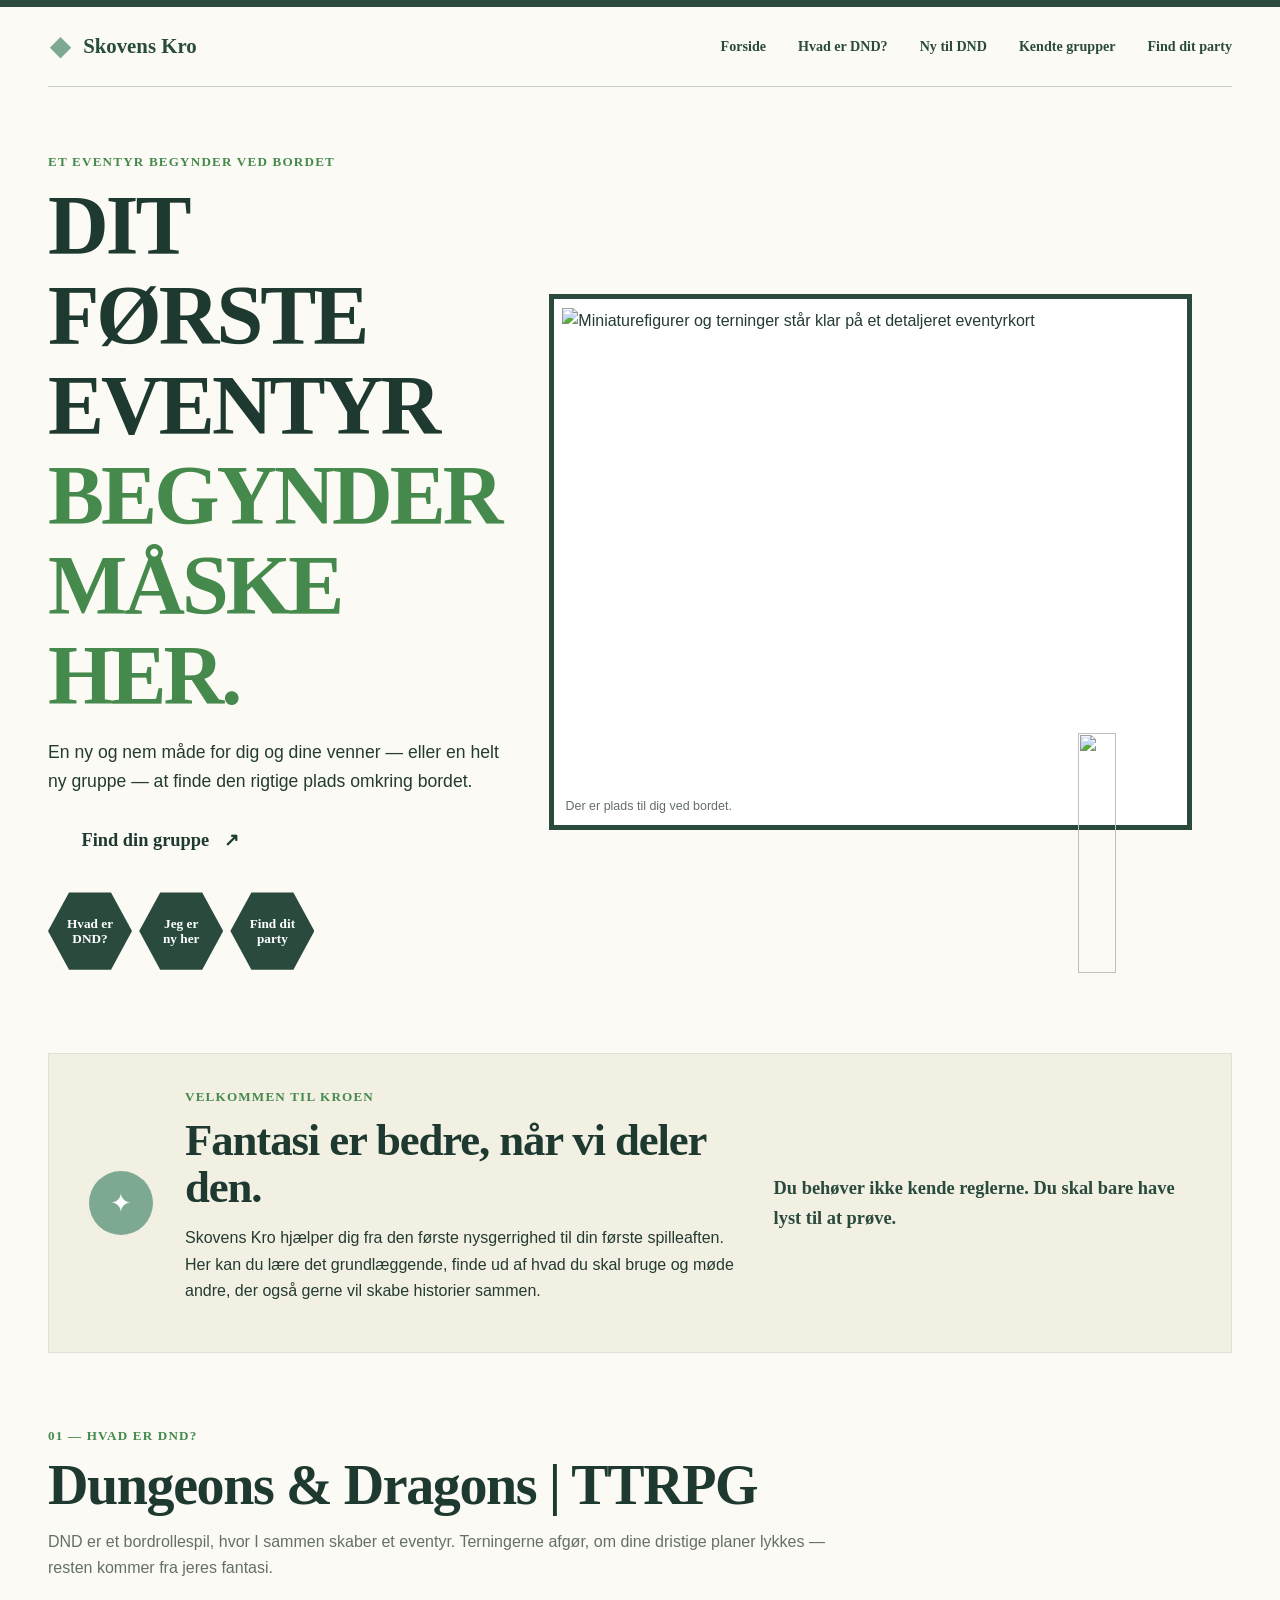
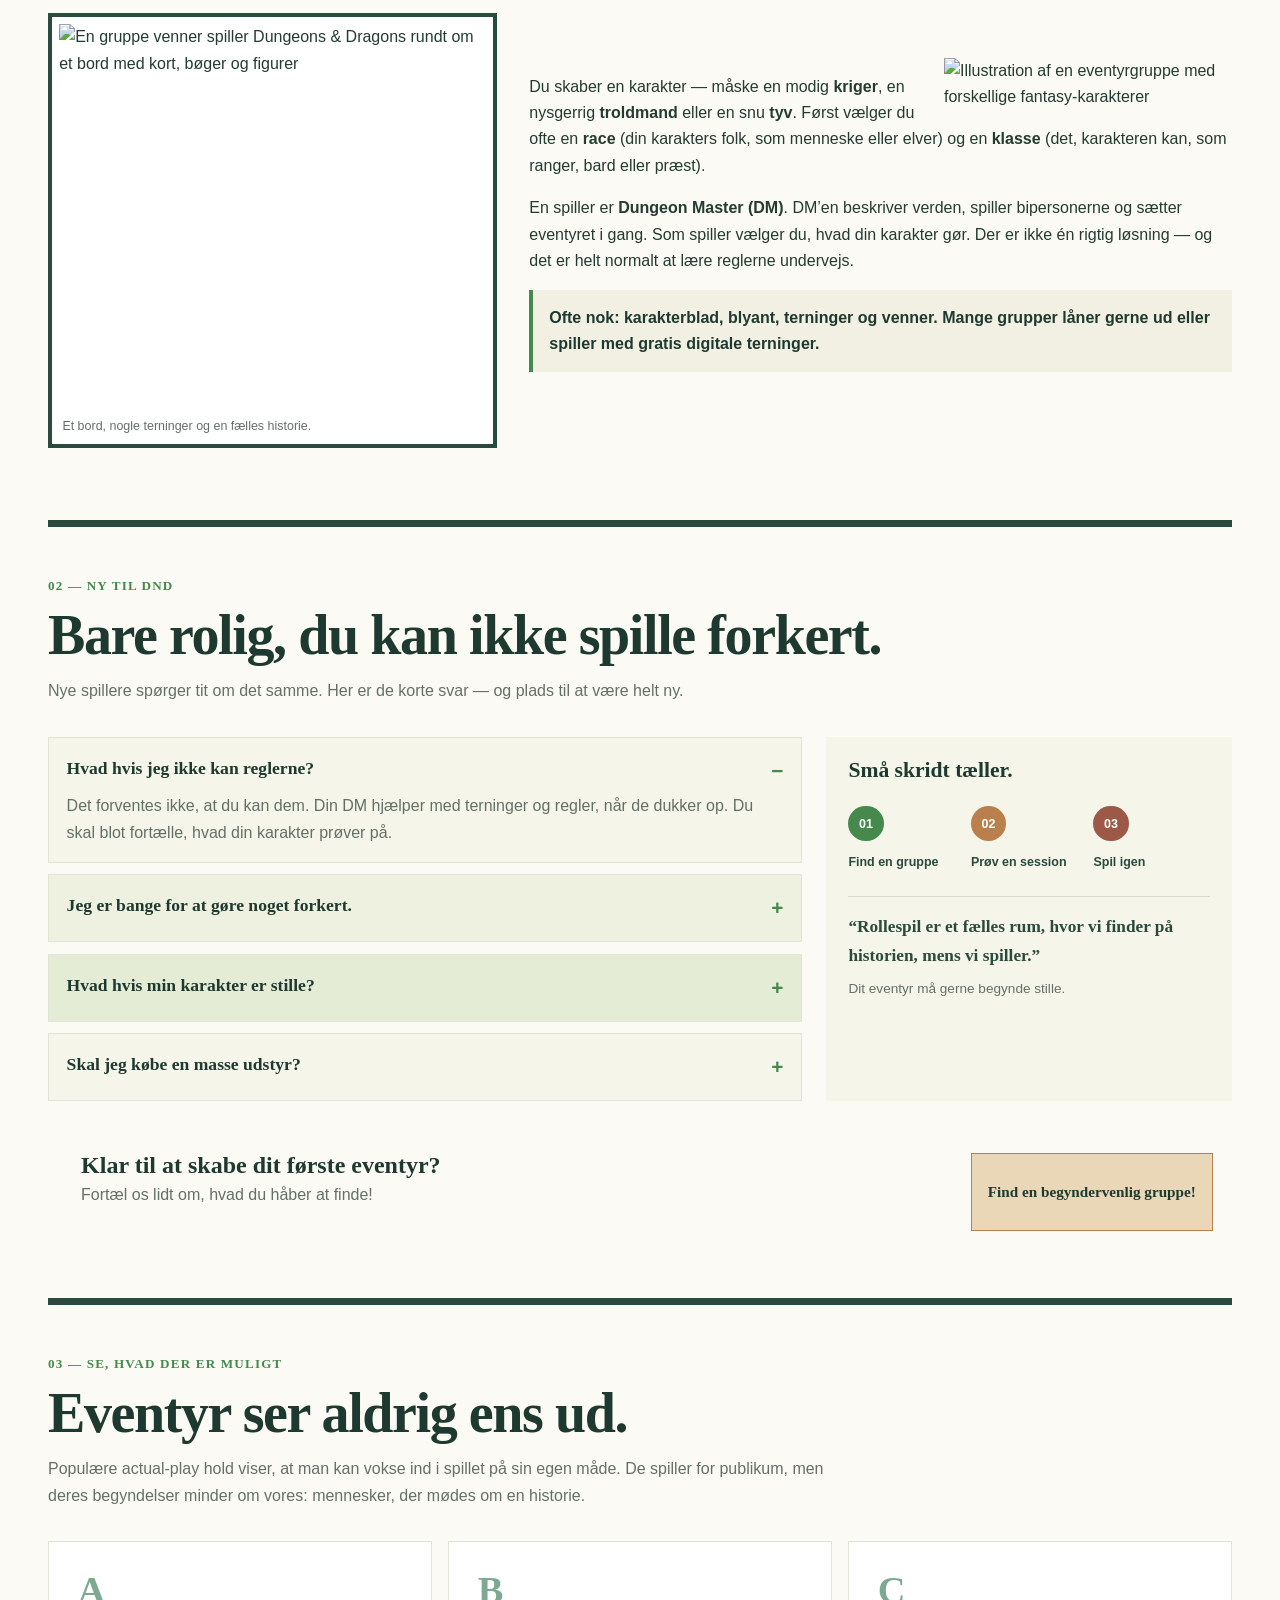
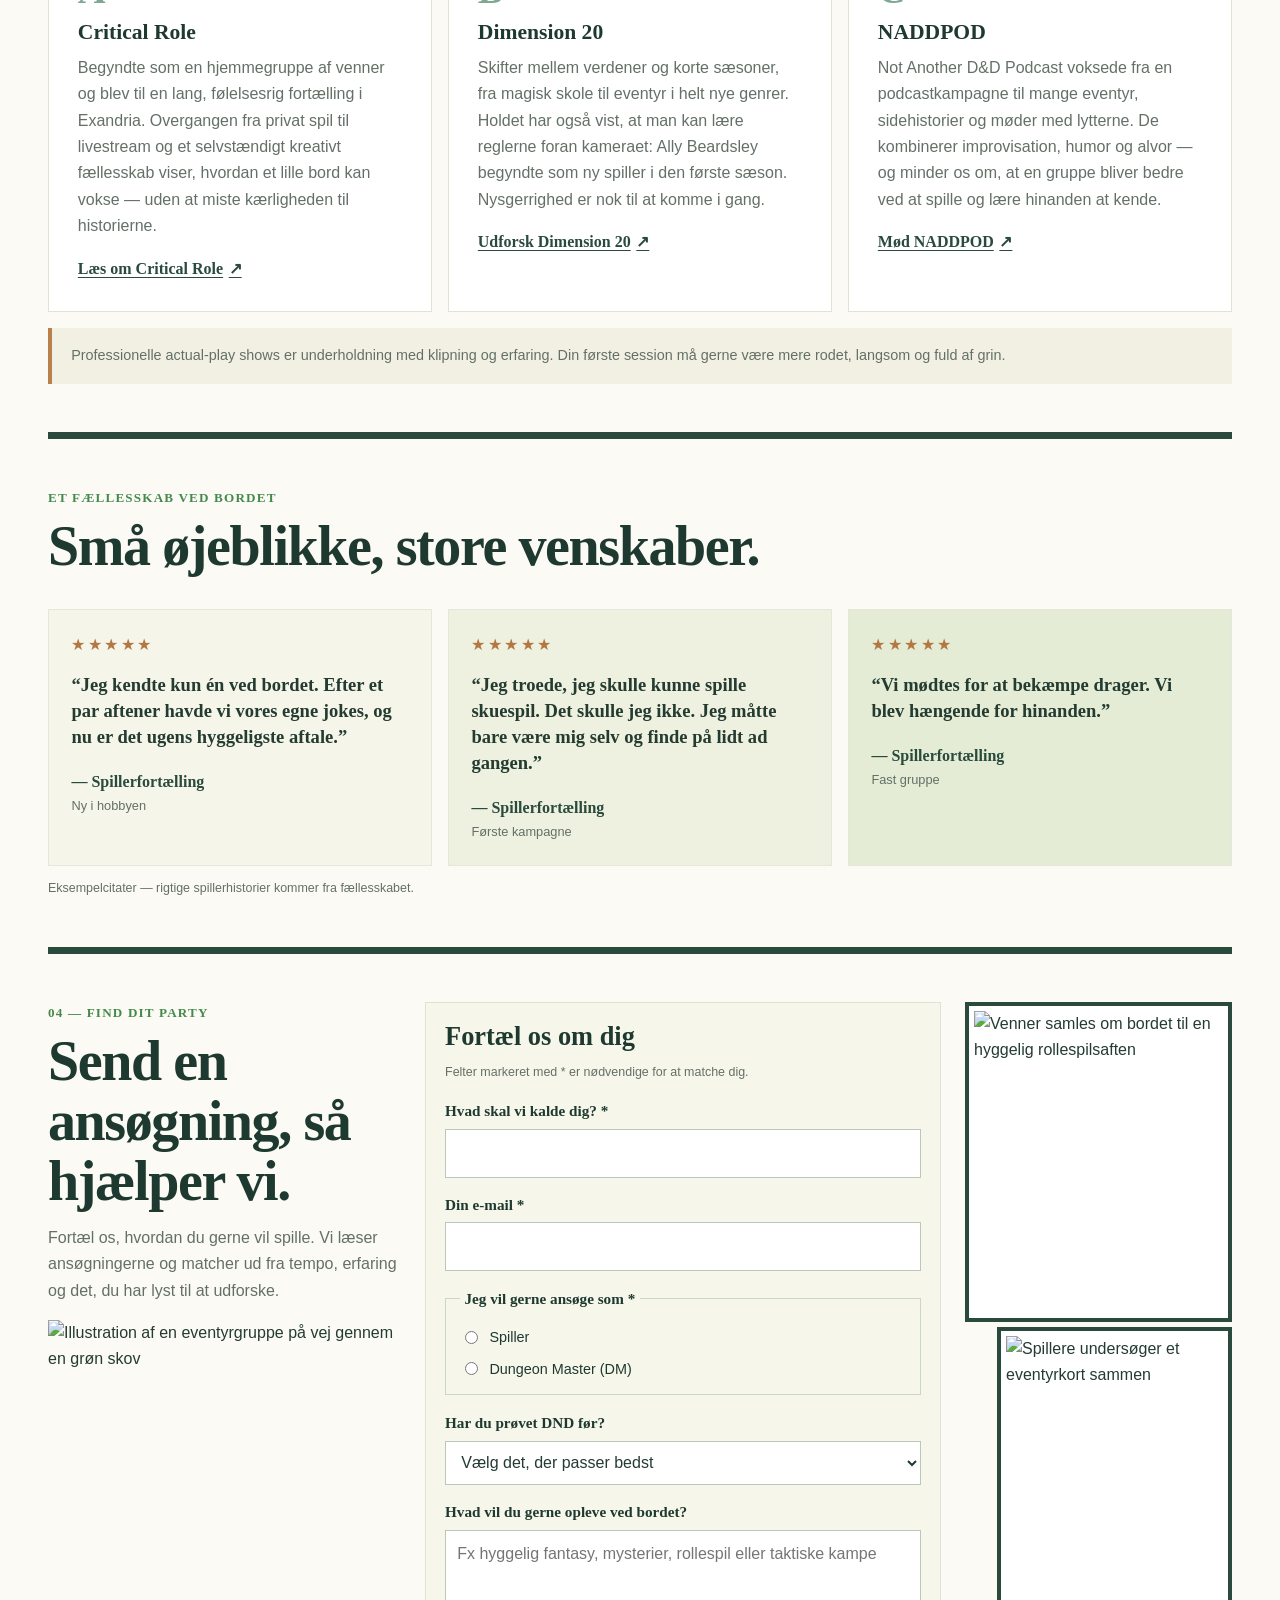
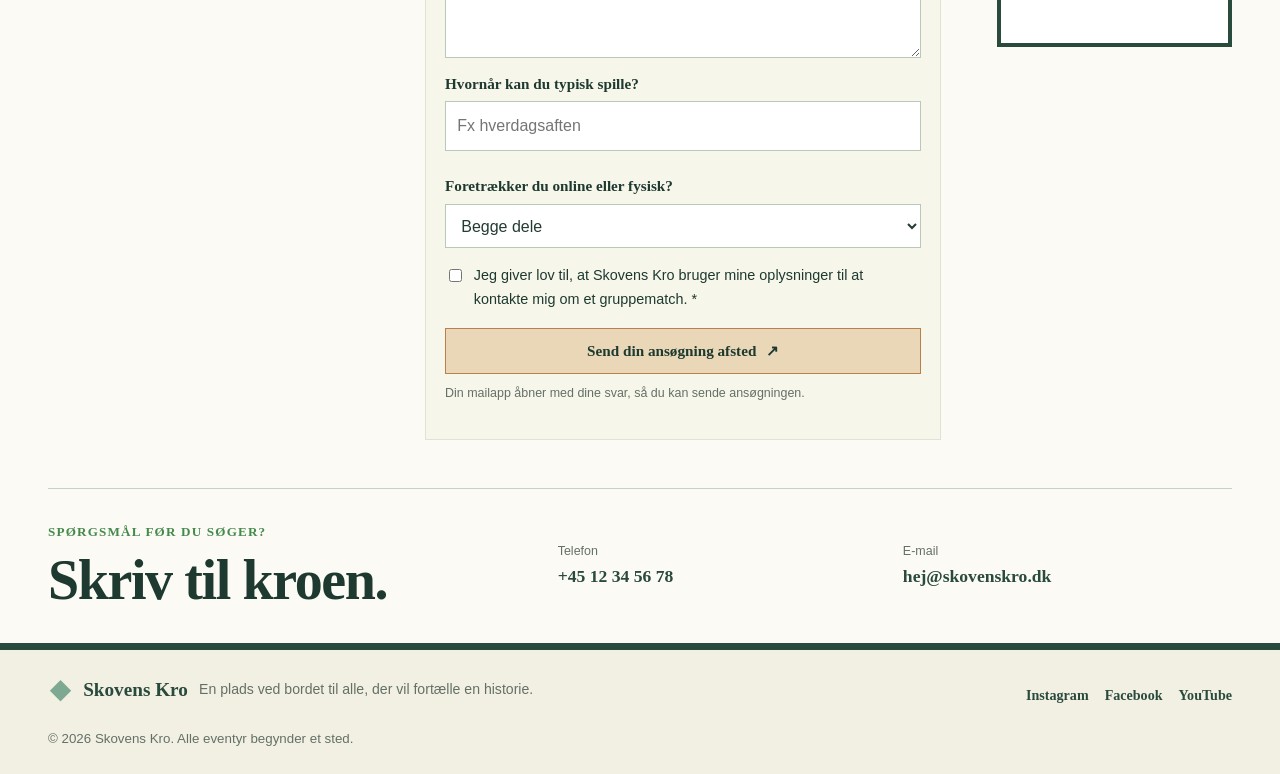
==== commit fb81e947: "Gjort koden pænere, tilføjet ny # og gav den korrekt id til korrekt side" ====
--- a/index.html
+++ b/index.html
@@ -1,12 +1,13 @@
 <!doctype html>
 <html lang="da">
 <head>
-  <meta charset="utf-8">
-  <meta name="viewport" content="width=device-width, initial-scale=1">
-  <meta name="theme-color" content="#294a3d">
-  <meta name="description" content="Kom godt i gang med Dungeons & Dragons, og find et trygt fællesskab at spille med hos Skovens Kro.">
-  <title>Skovens Kro — dit første eventyr begynder her</title>
-  <link rel="stylesheet" href="styles.css">
+    <meta charset="utf-8">
+    <meta content="width=device-width, initial-scale=1" name="viewport">
+    <meta content="#294a3d" name="theme-color">
+    <meta content="Kom godt i gang med Dungeons & Dragons, og find et trygt fællesskab at spille med ved hjælp af Skovens Kro."
+          name="description">
+    <title>Skovens Kro — dit første eventyr begynder her</title>
+    <link href="styles.css" rel="stylesheet">
 
 </head>
 <body>
@@ -14,239 +15,289 @@
 
 <!-- Header og navigation -->
 <header class="site-header">
-  <div class="site-header__inner">
-    <a class="brand" href="#forside" aria-label="Skovens Kro — til forsiden">
-      <span class="brand__mark" aria-hidden="true">◆</span>
-      <span>Skovens Kro</span>
-    </a>
-    <nav class="site-nav" aria-label="Hovednavigation">
-      <a href="#forside">Forside</a>
-      <a href="#hvad-er-dnd">Hvad er DND?</a>
-      <a href="#ny-til-dnd">Ny til DND</a>
-      <a href="#find-gruppe">Find dit party</a>
-    </nav>
-  </div>
+    <div class="site-header__inner">
+        <a aria-label="Skovens Kro — til forsiden" class="brand" href="#forside">
+            <span aria-hidden="true" class="brand__mark">◆</span>
+            <span>Skovens Kro</span>
+        </a>
+        <nav aria-label="Hovednavigation" class="site-nav">
+            <a href="#forside">Forside</a>
+            <a href="#hvad-er-dnd">Hvad er DND?</a>
+            <a href="#ny-til-dnd">Ny til DND</a>
+          <a href="#kendte-grupper">Kendte grupper</a>
+            <a href="#find-gruppe">Find dit party</a>
+        </nav>
+    </div>
 </header>
 
 <main id="main">
-  <!-- Hero: velkomst og hurtige veje ind i hobbyen -->
-  <section class="hero section-wrap" id="forside" aria-labelledby="hero-title">
-    <div class="hero__copy">
-      <p class="eyebrow">Et eventyr begynder ved bordet</p>
-      <h1 id="hero-title">Dit første eventyr <span>begynder måske her.</span></h1>
-      <p class="hero__intro">En ny og nem måde for dig og dine venner — eller en helt ny gruppe — at finde den rigtige plads omkring bordet.</p>
-      <a class="ribbon-link" href="#find-gruppe">Find din gruppe <span aria-hidden="true">↗</span></a>
-      <div class="hero__shortcuts" aria-label="Gå direkte til">
-        <a class="hex-link" href="#hvad-er-dnd"><span>Hvad er<br>DND?</span></a>
-        <a class="hex-link" href="#ny-til-dnd"><span>Jeg er<br>ny her</span></a>
-        <a class="hex-link" href="#find-gruppe"><span>Find dit<br>party</span></a>
-      </div>
-    </div>
-    <figure class="hero__visual">
-      <img src="https://i.imgur.com/jdYwT97.jpeg" alt="Miniaturefigurer og terninger står klar på et detaljeret eventyrkort">
-      <figcaption>Der er plads til dig ved bordet.</figcaption>
-    </figure>
-    <img class="hero__sprig" src="https://images.squarespace-cdn.com/content/v1/5e3843beb37a0716cf512998/1649883415368-TTVCNPHD0SNWA2CXGB4D/grovewarden.png" alt="" aria-hidden="true">
-  </section>
-
-  <!-- Præsentation af hjemmesidens formål -->
-  <section class="welcome section-wrap" aria-labelledby="welcome-title">
-    <div class="welcome__badge" aria-hidden="true"><span>✦</span></div>
-    <div>
-      <p class="eyebrow">Velkommen til kroen</p>
-      <h2 id="welcome-title">Fantasi er bedre, når vi deler den.</h2>
-      <p>Skovens Kro hjælper dig fra den første nysgerrighed til din første spilleaften. Her kan du lære det grundlæggende, finde ud af hvad du skal bruge og møde andre, der også gerne vil skabe historier sammen.</p>
-    </div>
-    <p class="welcome__note">Du behøver ikke kende reglerne. Du skal bare have lyst til at prøve.</p>
-  </section>
-
-  <!-- Introduktion til Dungeons & Dragons og roller -->
-  <section class="basics section-wrap" id="hvad-er-dnd" aria-labelledby="basics-title">
-    <div class="section-heading">
-      <p class="eyebrow">01 — Hvad er DND?</p>
-      <h2 id="basics-title">Dungeons &amp; Dragons <span>| TTRPG</span></h2>
-      <p>DND er et bordrollespil, hvor I sammen skaber et eventyr. Terningerne afgør, om dine dristige planer lykkes — resten kommer fra jeres fantasi.</p>
-    </div>
-    <div class="basics__grid">
-      <figure class="framed-image basics__image">
-        <img src="https://i.pinimg.com/1200x/4d/ea/33/4dea337cfe39cb3bd777064d390b23e2.jpg" alt="En gruppe venner spiller Dungeons & Dragons rundt om et bord med kort, bøger og figurer">
-        <figcaption>Et bord, nogle terninger og en fælles historie.</figcaption>
-      </figure>
-      <div class="basics__copy">
-        <img class="party-illustration" src="https://i.imgur.com/DCIRHUZ.png" alt="Illustration af en eventyrgruppe med forskellige fantasy-karakterer">
-        <p>Du skaber en karakter — måske en modig <strong>kriger</strong>, en nysgerrig <strong>troldmand</strong> eller en snu <strong>tyv</strong>. Først vælger du ofte en <strong>race</strong> (din karakters folk, som menneske eller elver) og en <strong>klasse</strong> (det, karakteren kan, som ranger, bard eller præst).</p>
-        <p>En spiller er <strong>Dungeon Master (DM)</strong>. DM’en beskriver verden, spiller bipersonerne og sætter eventyret i gang. Som spiller vælger du, hvad din karakter gør. Der er ikke én rigtig løsning — og det er helt normalt at lære reglerne undervejs.</p>
-        <p class="basics__footnote">Ofte nok: karakterblad, blyant, terninger og venner. Mange grupper låner gerne ud eller spiller med gratis digitale terninger.</p>
-      </div>
-    </div>
-  </section>
-
-  <!-- Tryg start og svar på typiske bekymringer -->
-  <section class="first-session section-wrap" id="ny-til-dnd" aria-labelledby="first-title">
-    <div class="section-heading">
-      <p class="eyebrow">02 — Ny til DND</p>
-      <h2 id="first-title">Bare rolig, du kan ikke spille forkert.</h2>
-      <p>Nye spillere spørger tit om det samme. Her er de korte svar — og plads til at være helt ny.</p>
-    </div>
-    <div class="first-session__grid">
-      <div class="faq-list">
-        <details class="faq" open>
-          <summary>Hvad hvis jeg ikke kan reglerne?</summary>
-          <p>Det forventes ikke, at du kan dem. Din DM hjælper med terninger og regler, når de dukker op. Du skal blot fortælle, hvad din karakter prøver på.</p>
-        </details>
-        <details class="faq">
-          <summary>Jeg er bange for at gøre noget forkert.</summary>
-          <p>Der findes ikke én rigtig måde at spille på. Du må gerne tage dig tid, stille spørgsmål eller sige pas, hvis du ikke har lyst til at tale i en scene.</p>
-        </details>
-        <details class="faq">
-          <summary>Hvad hvis min karakter er stille?</summary>
-          <p>Du bestemmer selv tempoet. Det er helt fint at lytte, beskrive handlinger i tredje person eller spille en rolig karakter. Din rolle behøver ikke være højlydt.</p>
-        </details>
-        <details class="faq">
-          <summary>Skal jeg købe en masse udstyr?</summary>
-          <p>Nej. Start med papir, blyant og en enkelt terning-app eller et lånt sæt. Gruppen hjælper med resten.</p>
-        </details>
-      </div>
-      <aside class="steps-card" aria-label="Tre små skridt til din første session">
-        <h3>Små skridt tæller.</h3>
-        <ol class="steps">
-          <li><span>01</span><b>Find en gruppe</b></li>
-          <li><span>02</span><b>Prøv en session</b></li>
-          <li><span>03</span><b>Spil igen</b></li>
-        </ol>
-        <blockquote>“Rollespil er et fælles rum, hvor vi finder på historien, mens vi spiller.”</blockquote>
-        <p class="steps-card__signoff">Dit eventyr må gerne begynde stille.</p>
-      </aside>
-    </div>
-    <div class="first-session__cta">
-      <div><h3>Klar til at skabe dit første eventyr?</h3><p>Fortæl os lidt om, hvad du håber at finde!</p></div>
-      <a class="button button--light" href="#find-gruppe">Find en begyndervenlig gruppe!</a>
-    </div>
-  </section>
-
-  <!-- Inspiration fra actual-play fællesskaber -->
-  <section class="inspiration section-wrap" aria-labelledby="inspiration-title">
-    <div class="section-heading">
-      <p class="eyebrow">03 — Se, hvad der er muligt</p>
-      <h2 id="inspiration-title">Eventyr ser aldrig ens ud.</h2>
-      <p>Populære actual-play hold viser, at man kan vokse ind i spillet på sin egen måde. De spiller for publikum, men deres begyndelser minder om vores: mennesker, der mødes om en historie.</p>
-    </div>
-    <div class="show-grid">
-      <article class="show-card">
-        <span class="show-card__number">A</span>
-        <h3>Critical Role</h3>
-        <p>Begyndte som en hjemmegruppe af venner og blev til en lang, følelsesrig fortælling i Exandria. Overgangen fra privat spil til livestream og et selvstændigt kreativt fællesskab viser, hvordan et lille bord kan vokse — uden at miste kærligheden til historierne.</p>
-        <a href="https://critrole.com/what-is-critical-role/" target="_blank" rel="noreferrer">Læs om Critical Role <span aria-hidden="true">↗</span></a>
-      </article>
-      <article class="show-card">
-        <span class="show-card__number">B</span>
-        <h3>Dimension 20</h3>
-        <p>Skifter mellem verdener og korte sæsoner, fra magisk skole til eventyr i helt nye genrer. Holdet har også vist, at man kan lære reglerne foran kameraet: Ally Beardsley begyndte som ny spiller i den første sæson. Nysgerrighed er nok til at komme i gang.</p>
-        <a href="https://www.dropout.tv/shows/dimension-20" target="_blank" rel="noreferrer">Udforsk Dimension 20 <span aria-hidden="true">↗</span></a>
-      </article>
-      <article class="show-card">
-        <span class="show-card__number">C</span>
-        <h3>NADDPOD</h3>
-        <p>Not Another D&amp;D Podcast voksede fra en podcastkampagne til mange eventyr, sidehistorier og møder med lytterne. De kombinerer improvisation, humor og alvor — og minder os om, at en gruppe bliver bedre ved at spille og lære hinanden at kende.</p>
-        <a href="https://naddpod.com/about" target="_blank" rel="noreferrer">Mød NADDPOD <span aria-hidden="true">↗</span></a>
-      </article>
-    </div>
-    <p class="inspiration__note">Professionelle actual-play shows er underholdning med klipning og erfaring. Din første session må gerne være mere rodet, langsom og fuld af grin.</p>
-  </section>
-
-  <!-- Spillerfortællinger -->
-  <section class="stories section-wrap" aria-labelledby="stories-title">
-    <div class="section-heading">
-      <p class="eyebrow">Et fællesskab ved bordet</p>
-      <h2 id="stories-title">Små øjeblikke, store venskaber.</h2>
-    </div>
-    <div class="story-grid">
-      <figure class="story-card">
-        <span class="story-card__stars" aria-label="Fem stjerner">★★★★★</span>
-        <blockquote>“Jeg kendte kun én ved bordet. Efter et par aftener havde vi vores egne jokes, og nu er det ugens hyggeligste aftale.”</blockquote>
-        <figcaption>— Spillerfortælling <span>Ny i hobbyen</span></figcaption>
-      </figure>
-      <figure class="story-card story-card--green">
-        <span class="story-card__stars" aria-label="Fem stjerner">★★★★★</span>
-        <blockquote>“Jeg troede, jeg skulle kunne spille skuespil. Det skulle jeg ikke. Jeg måtte bare være mig selv og finde på lidt ad gangen.”</blockquote>
-        <figcaption>— Spillerfortælling <span>Første kampagne</span></figcaption>
-      </figure>
-      <figure class="story-card story-card--sage">
-        <span class="story-card__stars" aria-label="Fem stjerner">★★★★★</span>
-        <blockquote>“Vi mødtes for at bekæmpe drager. Vi blev hængende for hinanden.”</blockquote>
-        <figcaption>— Spillerfortælling <span>Fast gruppe</span></figcaption>
-      </figure>
-    </div>
-    <p class="stories__disclaimer">Eksempelcitater — rigtige spillerhistorier kommer fra fællesskabet.</p>
-  </section>
-
-  <!-- Gruppeansøgning og matchformular -->
-  <section class="apply section-wrap" id="find-gruppe" aria-labelledby="apply-title">
-    <div class="apply__intro">
-      <p class="eyebrow">04 — Find dit party</p>
-      <h2 id="apply-title">Send en ansøgning, så hjælper vi.</h2>
-      <p>Fortæl os, hvordan du gerne vil spille. Vi læser ansøgningerne og matcher ud fra tempo, erfaring og det, du har lyst til at udforske.</p>
-      <img class="apply__poster" src="https://i.imgur.com/uY45hqm.png" alt="Illustration af en eventyrgruppe på vej gennem en grøn skov">
-    </div>
-    <form class="application-form" action="mailto:hej@skovenskro.dk" method="post" enctype="text/plain">
-      <h3>Fortæl os om dig</h3>
-      <p class="form-note">Felter markeret med * er nødvendige for at matche dig.</p>
-      <label for="name">Hvad skal vi kalde dig? *</label>
-      <input id="name" name="Navn" autocomplete="name" required>
-      <label for="email">Din e-mail *</label>
-      <input id="email" name="E-mail" type="email" autocomplete="email" required>
-      <fieldset>
-        <legend>Jeg vil gerne ansøge som *</legend>
-        <label class="choice"><input type="radio" name="Rolle" value="Spiller" required> Spiller</label>
-        <label class="choice"><input type="radio" name="Rolle" value="Dungeon Master"> Dungeon Master (DM)</label>
-      </fieldset>
-      <label for="experience">Har du prøvet DND før?</label>
-      <select id="experience" name="Erfaring">
-        <option value="">Vælg det, der passer bedst</option>
-        <option>Jeg er helt ny</option>
-        <option>Jeg har prøvet en enkelt gang</option>
-        <option>Jeg har spillet før og vil gerne i gang igen</option>
-        <option>Jeg har erfaring som DM</option>
-      </select>
-      <label for="style">Hvad vil du gerne opleve ved bordet?</label>
-      <textarea id="style" name="Spilønsker" rows="4" placeholder="Fx hyggelig fantasy, mysterier, rollespil eller taktiske kampe"></textarea>
-      <div class="form-row">
-        <div><label for="schedule">Hvornår kan du typisk spille?</label><input id="schedule" name="Tidspunkter" placeholder="Fx hverdagsaften"></div>
-        <div><label for="mode">Foretrækker du online eller fysisk?</label><select id="mode" name="Spilleform"><option>Begge dele</option><option>Fysisk</option><option>Online</option></select></div>
-      </div>
-      <label class="choice consent"><input type="checkbox" name="Samtykke" value="Ja" required> Jeg giver lov til, at Skovens Kro bruger mine oplysninger til at kontakte mig om et gruppematch. *</label>
-      <button class="button button--send" type="submit">Send din ansøgning afsted <span aria-hidden="true">↗</span></button>
-      <p class="form-note">Din mailapp åbner med dine svar, så du kan sende ansøgningen.</p>
-    </form>
-    <div class="apply__photos" aria-label="Billeder af spilgrupper">
-      <img src="https://i.pinimg.com/1200x/22/36/b5/2236b555cf1c9bf0592cf7776a5d0acb.jpg" alt="Venner samles om bordet til en hyggelig rollespilsaften">
-      <img src="https://i.pinimg.com/736x/93/03/25/93032574aab3d09fae2bb35224ba676d.jpg" alt="Spillere undersøger et eventyrkort sammen">
-    </div>
-  </section>
-
-  <!-- Kontaktoplysninger -->
-  <section class="contact section-wrap" id="kontakt" aria-labelledby="contact-title">
-    <div>
-      <p class="eyebrow">Spørgsmål før du søger?</p>
-      <h2 id="contact-title">Skriv til kroen.</h2>
-    </div>
-    <a href="tel:+4512345678"><span>Telefon</span>+45 12 34 56 78</a>
-    <a href="mailto:hej@skovenskro.dk"><span>E-mail</span>hej@skovenskro.dk</a>
-  </section>
+    <!-- Hero: velkomst og hurtige veje ind i hobbyen -->
+    <section aria-labelledby="hero-title" class="hero section-wrap" id="forside">
+        <div class="hero__copy">
+            <p class="eyebrow">Et eventyr begynder ved bordet</p>
+            <h1 id="hero-title">Dit første eventyr <span>begynder måske her.</span></h1>
+            <p class="hero__intro">En ny og nem måde for dig og dine venner — eller en helt ny gruppe — at finde den
+                rigtige plads omkring bordet.</p>
+            <a class="ribbon-link" href="#find-gruppe">Find din gruppe <span aria-hidden="true">↗</span></a>
+            <div aria-label="Gå direkte til" class="hero__shortcuts">
+                <a class="hex-link" href="#hvad-er-dnd"><span>Hvad er<br>DND?</span></a>
+                <a class="hex-link" href="#ny-til-dnd"><span>Jeg er<br>ny her</span></a>
+                <a class="hex-link" href="#find-gruppe"><span>Find dit<br>party</span></a>
+            </div>
+        </div>
+        <figure class="hero__visual">
+            <img alt="Miniaturefigurer og terninger står klar på et detaljeret eventyrkort"
+                 src="https://i.imgur.com/jdYwT97.jpeg">
+            <figcaption>Der er plads til dig ved bordet.</figcaption>
+        </figure>
+        <img alt=""
+             aria-hidden="true"
+             class="hero__sprig" src="https://images.squarespace-cdn.com/content/v1/5e3843beb37a0716cf512998/1649883415368-TTVCNPHD0SNWA2CXGB4D/grovewarden.png">
+    </section>
+
+    <!-- Præsentation af hjemmesidens formål -->
+    <section aria-labelledby="welcome-title" class="welcome section-wrap">
+        <div aria-hidden="true" class="welcome__badge"><span>✦</span></div>
+        <div>
+            <p class="eyebrow">Velkommen til kroen</p>
+            <h2 id="welcome-title">Fantasi er bedre, når vi deler den.</h2>
+            <p>Skovens Kro hjælper dig fra den første nysgerrighed til din første spilleaften. Her kan du lære det
+                grundlæggende, finde ud af hvad du skal bruge og møde andre, der også gerne vil skabe historier
+                sammen.</p>
+        </div>
+        <p class="welcome__note">Du behøver ikke kende reglerne. Du skal bare have lyst til at prøve.</p>
+    </section>
+
+    <!-- Introduktion til Dungeons & Dragons og roller -->
+    <section aria-labelledby="basics-title" class="basics section-wrap" id="hvad-er-dnd">
+        <div class="section-heading">
+            <p class="eyebrow">01 — Hvad er DND?</p>
+            <h2 id="basics-title">Dungeons &amp; Dragons <span>| TTRPG</span></h2>
+            <p>DND er et bordrollespil, hvor I sammen skaber et eventyr. Terningerne afgør, om dine dristige planer
+                lykkes — resten kommer fra jeres fantasi.</p>
+        </div>
+        <div class="basics__grid">
+            <figure class="framed-image basics__image">
+                <img alt="En gruppe venner spiller Dungeons & Dragons rundt om et bord med kort, bøger og figurer"
+                     src="https://i.pinimg.com/1200x/4d/ea/33/4dea337cfe39cb3bd777064d390b23e2.jpg">
+                <figcaption>Et bord, nogle terninger og en fælles historie.</figcaption>
+            </figure>
+            <div class="basics__copy">
+                <img alt="Illustration af en eventyrgruppe med forskellige fantasy-karakterer" class="party-illustration"
+                     src="https://i.imgur.com/DCIRHUZ.png">
+                <p>Du skaber en karakter — måske en modig <strong>kriger</strong>, en nysgerrig
+                    <strong>troldmand</strong> eller en snu <strong>tyv</strong>. Først vælger du ofte en
+                    <strong>race</strong> (din karakters folk, som menneske eller elver) og en <strong>klasse</strong>
+                    (det, karakteren kan, som ranger, bard eller præst).</p>
+                <p>En spiller er <strong>Dungeon Master (DM)</strong>. DM’en beskriver verden, spiller bipersonerne og
+                    sætter eventyret i gang. Som spiller vælger du, hvad din karakter gør. Der er ikke én rigtig løsning
+                    — og det er helt normalt at lære reglerne undervejs.</p>
+                <p class="basics__footnote">Ofte nok: karakterblad, blyant, terninger og venner. Mange grupper låner
+                    gerne ud eller spiller med gratis digitale terninger.</p>
+            </div>
+        </div>
+    </section>
+
+    <!-- Tryg start og svar på typiske bekymringer -->
+    <section aria-labelledby="first-title" class="first-session section-wrap" id="ny-til-dnd">
+        <div class="section-heading">
+            <p class="eyebrow">02 — Ny til DND</p>
+            <h2 id="first-title">Bare rolig, du kan ikke spille forkert.</h2>
+            <p>Nye spillere spørger tit om det samme. Her er de korte svar — og plads til at være helt ny.</p>
+        </div>
+        <div class="first-session__grid">
+            <div class="faq-list">
+                <details class="faq" open>
+                    <summary>Hvad hvis jeg ikke kan reglerne?</summary>
+                    <p>Det forventes ikke, at du kan dem. Din DM hjælper med terninger og regler, når de dukker op. Du
+                        skal blot fortælle, hvad din karakter prøver på.</p>
+                </details>
+                <details class="faq">
+                    <summary>Jeg er bange for at gøre noget forkert.</summary>
+                    <p>Der findes ikke én rigtig måde at spille på. Du må gerne tage dig tid, stille spørgsmål eller
+                        sige pas, hvis du ikke har lyst til at tale i en scene.</p>
+                </details>
+                <details class="faq">
+                    <summary>Hvad hvis min karakter er stille?</summary>
+                    <p>Du bestemmer selv tempoet. Det er helt fint at lytte, beskrive handlinger i tredje person eller
+                        spille en rolig karakter. Din rolle behøver ikke være højlydt.</p>
+                </details>
+                <details class="faq">
+                    <summary>Skal jeg købe en masse udstyr?</summary>
+                    <p>Nej. Start med papir, blyant og en enkelt terning-app eller et lånt sæt. Gruppen hjælper med
+                        resten.</p>
+                </details>
+            </div>
+            <aside aria-label="Tre små skridt til din første session" class="steps-card">
+                <h3>Små skridt tæller.</h3>
+                <ol class="steps">
+                    <li><span>01</span><b>Find en gruppe</b></li>
+                    <li><span>02</span><b>Prøv en session</b></li>
+                    <li><span>03</span><b>Spil igen</b></li>
+                </ol>
+                <blockquote>“Rollespil er et fælles rum, hvor vi finder på historien, mens vi spiller.”</blockquote>
+                <p class="steps-card__signoff">Dit eventyr må gerne begynde stille.</p>
+            </aside>
+        </div>
+        <div class="first-session__cta">
+            <div><h3>Klar til at skabe dit første eventyr?</h3>
+                <p>Fortæl os lidt om, hvad du håber at finde!</p></div>
+            <a class="button button--light" href="#find-gruppe">Find en begyndervenlig gruppe!</a>
+        </div>
+    </section>
+
+    <!-- Inspiration fra actual-play fællesskaber -->
+    <section aria-labelledby="inspiration-title" class="inspiration section-wrap" id="kendte-grupper">
+        <div class="section-heading">
+            <p class="eyebrow">03 — Se, hvad der er muligt</p>
+            <h2 id="inspiration-title">Eventyr ser aldrig ens ud.</h2>
+            <p>Populære actual-play hold viser, at man kan vokse ind i spillet på sin egen måde. De spiller for
+                publikum, men deres begyndelser minder om vores: mennesker, der mødes om en historie.</p>
+        </div>
+        <div class="show-grid">
+            <article class="show-card">
+                <span class="show-card__number">A</span>
+                <h3>Critical Role</h3>
+                <p>Begyndte som en hjemmegruppe af venner og blev til en lang, følelsesrig fortælling i Exandria.
+                    Overgangen fra privat spil til livestream og et selvstændigt kreativt fællesskab viser, hvordan et
+                    lille bord kan vokse — uden at miste kærligheden til historierne.</p>
+                <a href="https://critrole.com/what-is-critical-role/" rel="noreferrer" target="_blank">Læs om Critical
+                    Role <span aria-hidden="true">↗</span></a>
+            </article>
+            <article class="show-card">
+                <span class="show-card__number">B</span>
+                <h3>Dimension 20</h3>
+                <p>Skifter mellem verdener og korte sæsoner, fra magisk skole til eventyr i helt nye genrer. Holdet har
+                    også vist, at man kan lære reglerne foran kameraet: Ally Beardsley begyndte som ny spiller i den
+                    første sæson. Nysgerrighed er nok til at komme i gang.</p>
+                <a href="https://www.dropout.tv/shows/dimension-20" rel="noreferrer" target="_blank">Udforsk Dimension
+                    20 <span aria-hidden="true">↗</span></a>
+            </article>
+            <article class="show-card">
+                <span class="show-card__number">C</span>
+                <h3>NADDPOD</h3>
+                <p>Not Another D&amp;D Podcast voksede fra en podcastkampagne til mange eventyr, sidehistorier og møder
+                    med lytterne. De kombinerer improvisation, humor og alvor — og minder os om, at en gruppe bliver
+                    bedre ved at spille og lære hinanden at kende.</p>
+                <a href="https://naddpod.com/about" rel="noreferrer" target="_blank">Mød NADDPOD <span
+                        aria-hidden="true">↗</span></a>
+            </article>
+        </div>
+        <p class="inspiration__note">Professionelle actual-play shows er underholdning med klipning og erfaring. Din
+            første session må gerne være mere rodet, langsom og fuld af grin.</p>
+    </section>
+
+    <!-- Spillerfortællinger -->
+    <section aria-labelledby="stories-title" class="stories section-wrap">
+        <div class="section-heading">
+            <p class="eyebrow">Et fællesskab ved bordet</p>
+            <h2 id="stories-title">Små øjeblikke, store venskaber.</h2>
+        </div>
+        <div class="story-grid">
+            <figure class="story-card">
+                <span aria-label="Fem stjerner" class="story-card__stars">★★★★★</span>
+                <blockquote>“Jeg kendte kun én ved bordet. Efter et par aftener havde vi vores egne jokes, og nu er det
+                    ugens hyggeligste aftale.”
+                </blockquote>
+                <figcaption>— Spillerfortælling <span>Ny i hobbyen</span></figcaption>
+            </figure>
+            <figure class="story-card story-card--green">
+                <span aria-label="Fem stjerner" class="story-card__stars">★★★★★</span>
+                <blockquote>“Jeg troede, jeg skulle kunne spille skuespil. Det skulle jeg ikke. Jeg måtte bare være mig
+                    selv og finde på lidt ad gangen.”
+                </blockquote>
+                <figcaption>— Spillerfortælling <span>Første kampagne</span></figcaption>
+            </figure>
+            <figure class="story-card story-card--sage">
+                <span aria-label="Fem stjerner" class="story-card__stars">★★★★★</span>
+                <blockquote>“Vi mødtes for at bekæmpe drager. Vi blev hængende for hinanden.”</blockquote>
+                <figcaption>— Spillerfortælling <span>Fast gruppe</span></figcaption>
+            </figure>
+        </div>
+        <p class="stories__disclaimer">Eksempelcitater — rigtige spillerhistorier kommer fra fællesskabet.</p>
+    </section>
+
+    <!-- Gruppeansøgning og matchformular -->
+    <section aria-labelledby="apply-title" class="apply section-wrap" id="find-gruppe">
+        <div class="apply__intro">
+            <p class="eyebrow">04 — Find dit party</p>
+            <h2 id="apply-title">Send en ansøgning, så hjælper vi.</h2>
+            <p>Fortæl os, hvordan du gerne vil spille. Vi læser ansøgningerne og matcher ud fra tempo, erfaring og det,
+                du har lyst til at udforske.</p>
+            <img alt="Illustration af en eventyrgruppe på vej gennem en grøn skov" class="apply__poster"
+                 src="https://i.imgur.com/uY45hqm.png">
+        </div>
+        <form action="mailto:hej@skovenskro.dk" class="application-form" enctype="text/plain" method="post">
+            <h3>Fortæl os om dig</h3>
+            <p class="form-note">Felter markeret med * er nødvendige for at matche dig.</p>
+            <label for="name">Hvad skal vi kalde dig? *</label>
+            <input autocomplete="name" id="name" name="Navn" required>
+            <label for="email">Din e-mail *</label>
+            <input autocomplete="email" id="email" name="E-mail" required type="email">
+            <fieldset>
+                <legend>Jeg vil gerne ansøge som *</legend>
+                <label class="choice"><input name="Rolle" required type="radio" value="Spiller"> Spiller</label>
+                <label class="choice"><input name="Rolle" type="radio" value="Dungeon Master"> Dungeon Master
+                    (DM)</label>
+            </fieldset>
+            <label for="experience">Har du prøvet DND før?</label>
+            <select id="experience" name="Erfaring">
+                <option value="">Vælg det, der passer bedst</option>
+                <option>Jeg er helt ny</option>
+                <option>Jeg har prøvet en enkelt gang</option>
+                <option>Jeg har spillet før og vil gerne i gang igen</option>
+                <option>Jeg har erfaring som DM</option>
+            </select>
+            <label for="style">Hvad vil du gerne opleve ved bordet?</label>
+            <textarea id="style" name="Spilønsker" placeholder="Fx hyggelig fantasy, mysterier, rollespil eller taktiske kampe"
+                      rows="4"></textarea>
+            <div class="form-row">
+                <div><label for="schedule">Hvornår kan du typisk spille?</label><input id="schedule" name="Tidspunkter"
+                                                                                       placeholder="Fx hverdagsaften">
+                </div>
+                <div><label for="mode">Foretrækker du online eller fysisk?</label><select id="mode" name="Spilleform">
+                    <option>Begge dele</option>
+                    <option>Fysisk</option>
+                    <option>Online</option>
+                </select></div>
+            </div>
+            <label class="choice consent"><input name="Samtykke" required type="checkbox" value="Ja"> Jeg giver lov til,
+                at Skovens Kro bruger mine oplysninger til at kontakte mig om et gruppematch. *</label>
+            <button class="button button--send" type="submit">Send din ansøgning afsted <span
+                    aria-hidden="true">↗</span></button>
+            <p class="form-note">Din mailapp åbner med dine svar, så du kan sende ansøgningen.</p>
+        </form>
+        <div aria-label="Billeder af spilgrupper" class="apply__photos">
+            <img alt="Venner samles om bordet til en hyggelig rollespilsaften"
+                 src="https://i.pinimg.com/1200x/22/36/b5/2236b555cf1c9bf0592cf7776a5d0acb.jpg">
+            <img alt="Spillere undersøger et eventyrkort sammen"
+                 src="https://i.pinimg.com/736x/93/03/25/93032574aab3d09fae2bb35224ba676d.jpg">
+        </div>
+    </section>
+
+    <!-- Kontaktoplysninger -->
+    <section aria-labelledby="contact-title" class="contact section-wrap" id="kontakt">
+        <div>
+            <p class="eyebrow">Spørgsmål før du søger?</p>
+            <h2 id="contact-title">Skriv til kroen.</h2>
+        </div>
+        <a href="tel:+4512345678"><span>Telefon</span>+45 12 34 56 78</a>
+        <a href="mailto:hej@skovenskro.dk"><span>E-mail</span>hej@skovenskro.dk</a>
+    </section>
 </main>
 
 <!-- Footer og sociale links -->
 <footer class="site-footer">
-  <div class="site-footer__inner">
-    <a class="brand brand--footer" href="#forside"><span class="brand__mark" aria-hidden="true">◆</span><span>Skovens Kro</span></a>
-    <p>En plads ved bordet til alle, der vil fortælle en historie.</p>
-    <nav aria-label="Sociale medier">
-      <a href="https://www.instagram.com/" target="_blank" rel="noreferrer">Instagram</a>
-      <a href="https://www.facebook.com/" target="_blank" rel="noreferrer">Facebook</a>
-      <a href="https://www.youtube.com/" target="_blank" rel="noreferrer">YouTube</a>
-    </nav>
-    <small>© 2026 Skovens Kro. Alle eventyr begynder et sted.</small>
-  </div>
+    <div class="site-footer__inner">
+        <a class="brand brand--footer" href="#forside"><span aria-hidden="true" class="brand__mark">◆</span><span>Skovens Kro</span></a>
+        <p>En plads ved bordet til alle, der vil fortælle en historie.</p>
+        <nav aria-label="Sociale medier">
+            <a href="https://www.instagram.com/" rel="noreferrer" target="_blank">Instagram</a>
+            <a href="https://www.facebook.com/" rel="noreferrer" target="_blank">Facebook</a>
+            <a href="https://www.youtube.com/" rel="noreferrer" target="_blank">YouTube</a>
+        </nav>
+        <small>© 2026 Skovens Kro. Alle eventyr begynder et sted.</small>
+    </div>
 </footer>
 </body>
 </html>
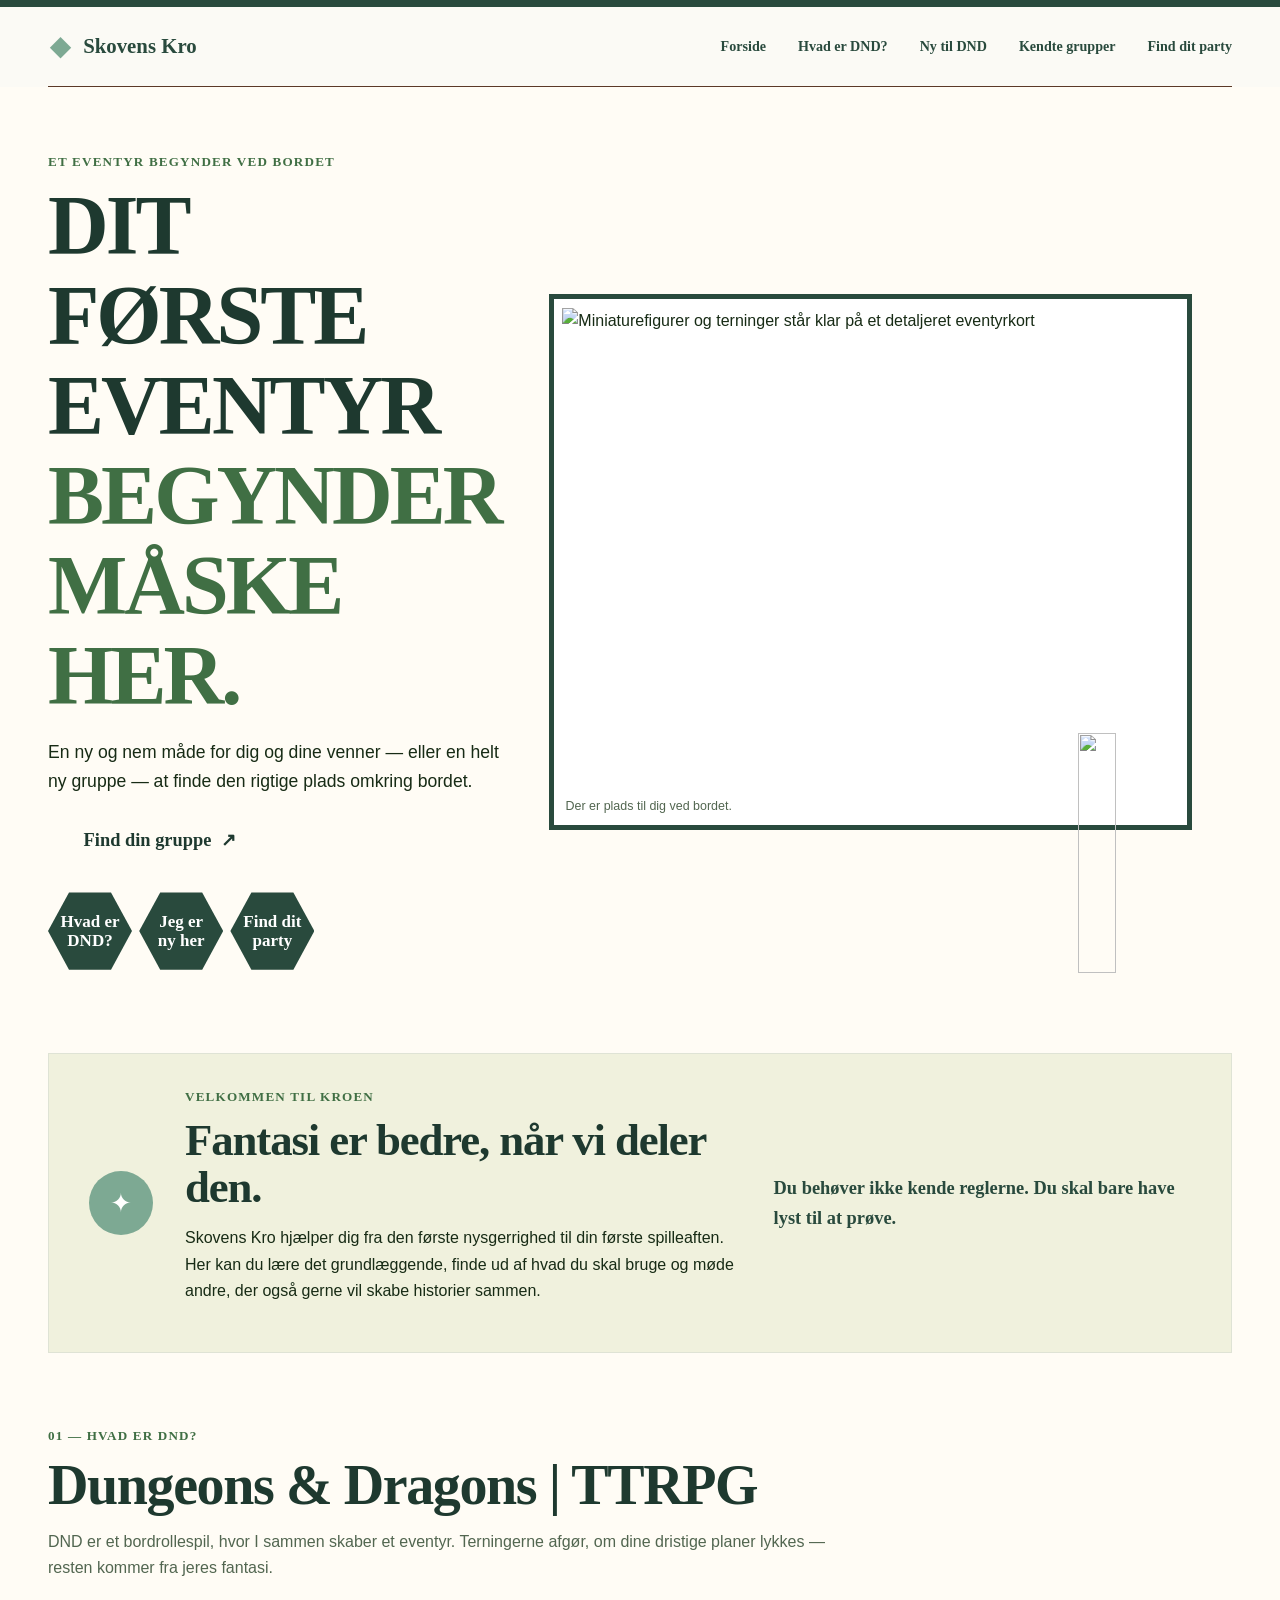
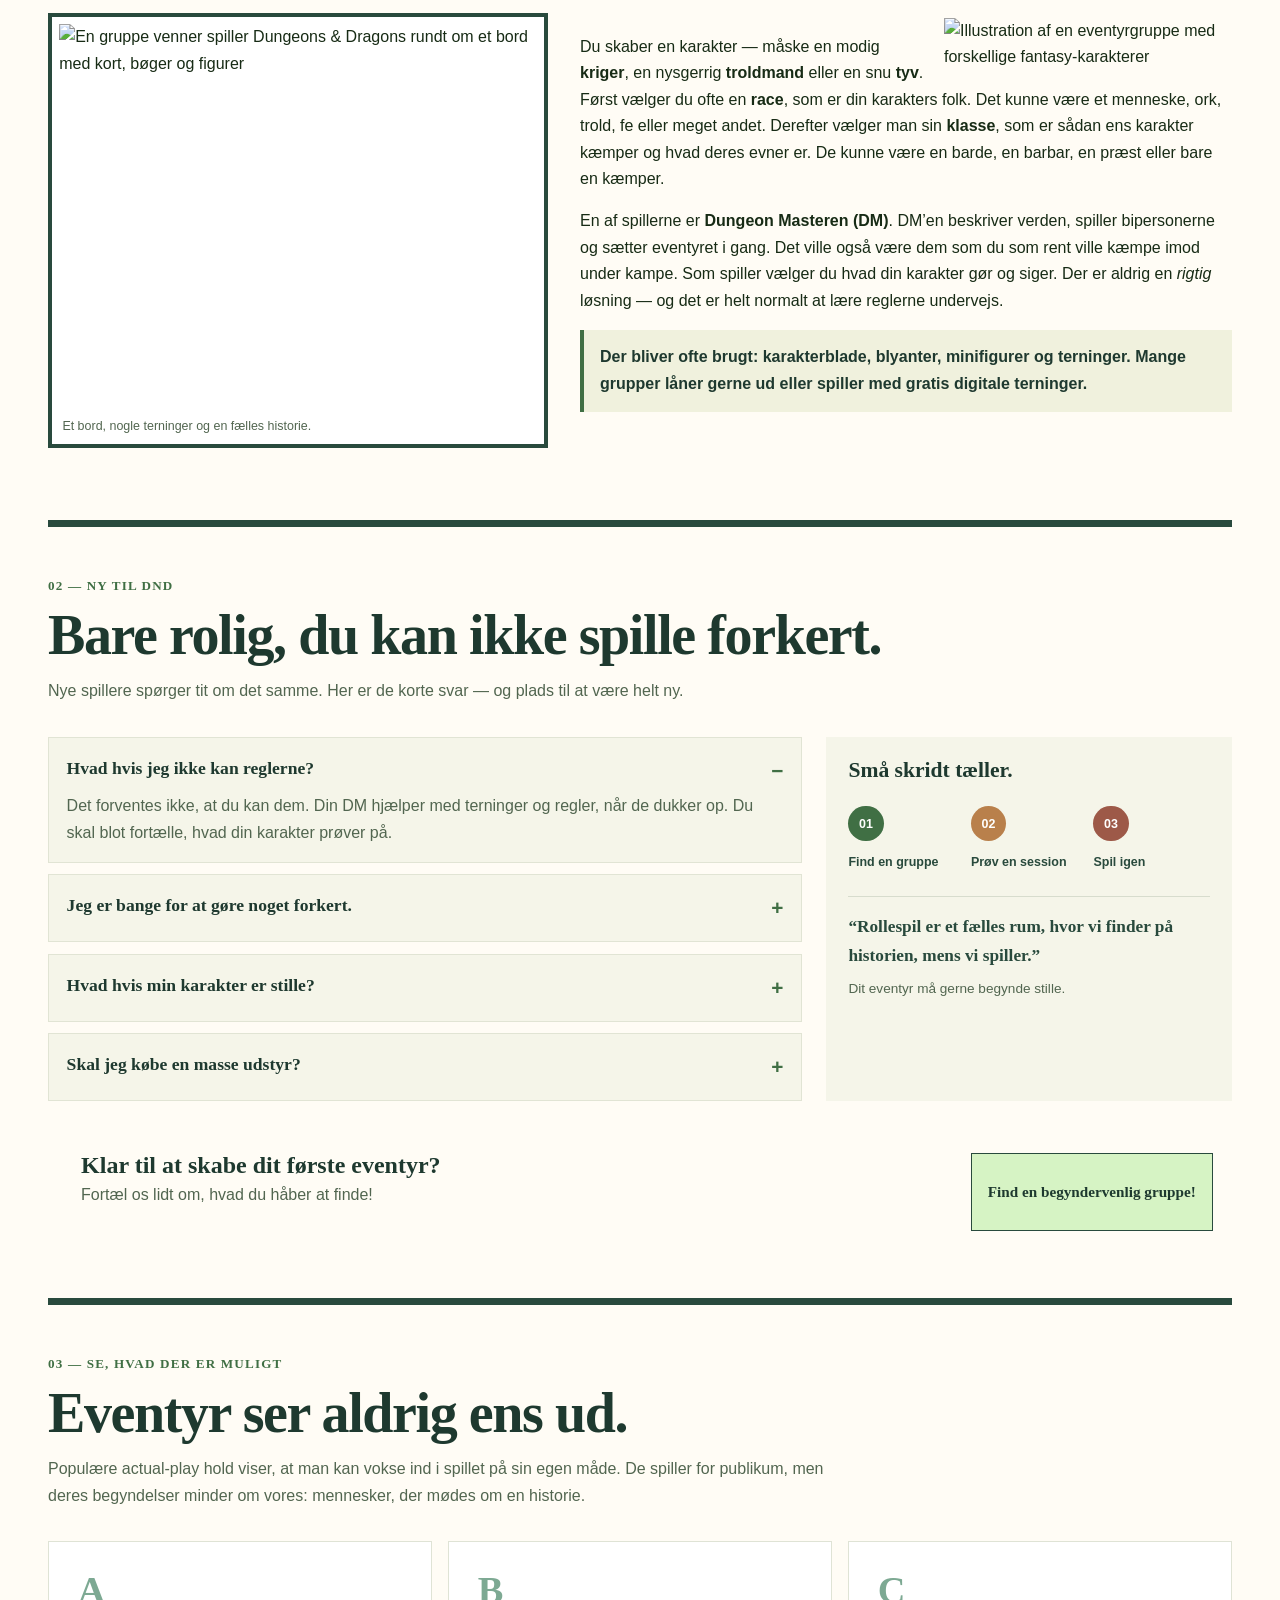
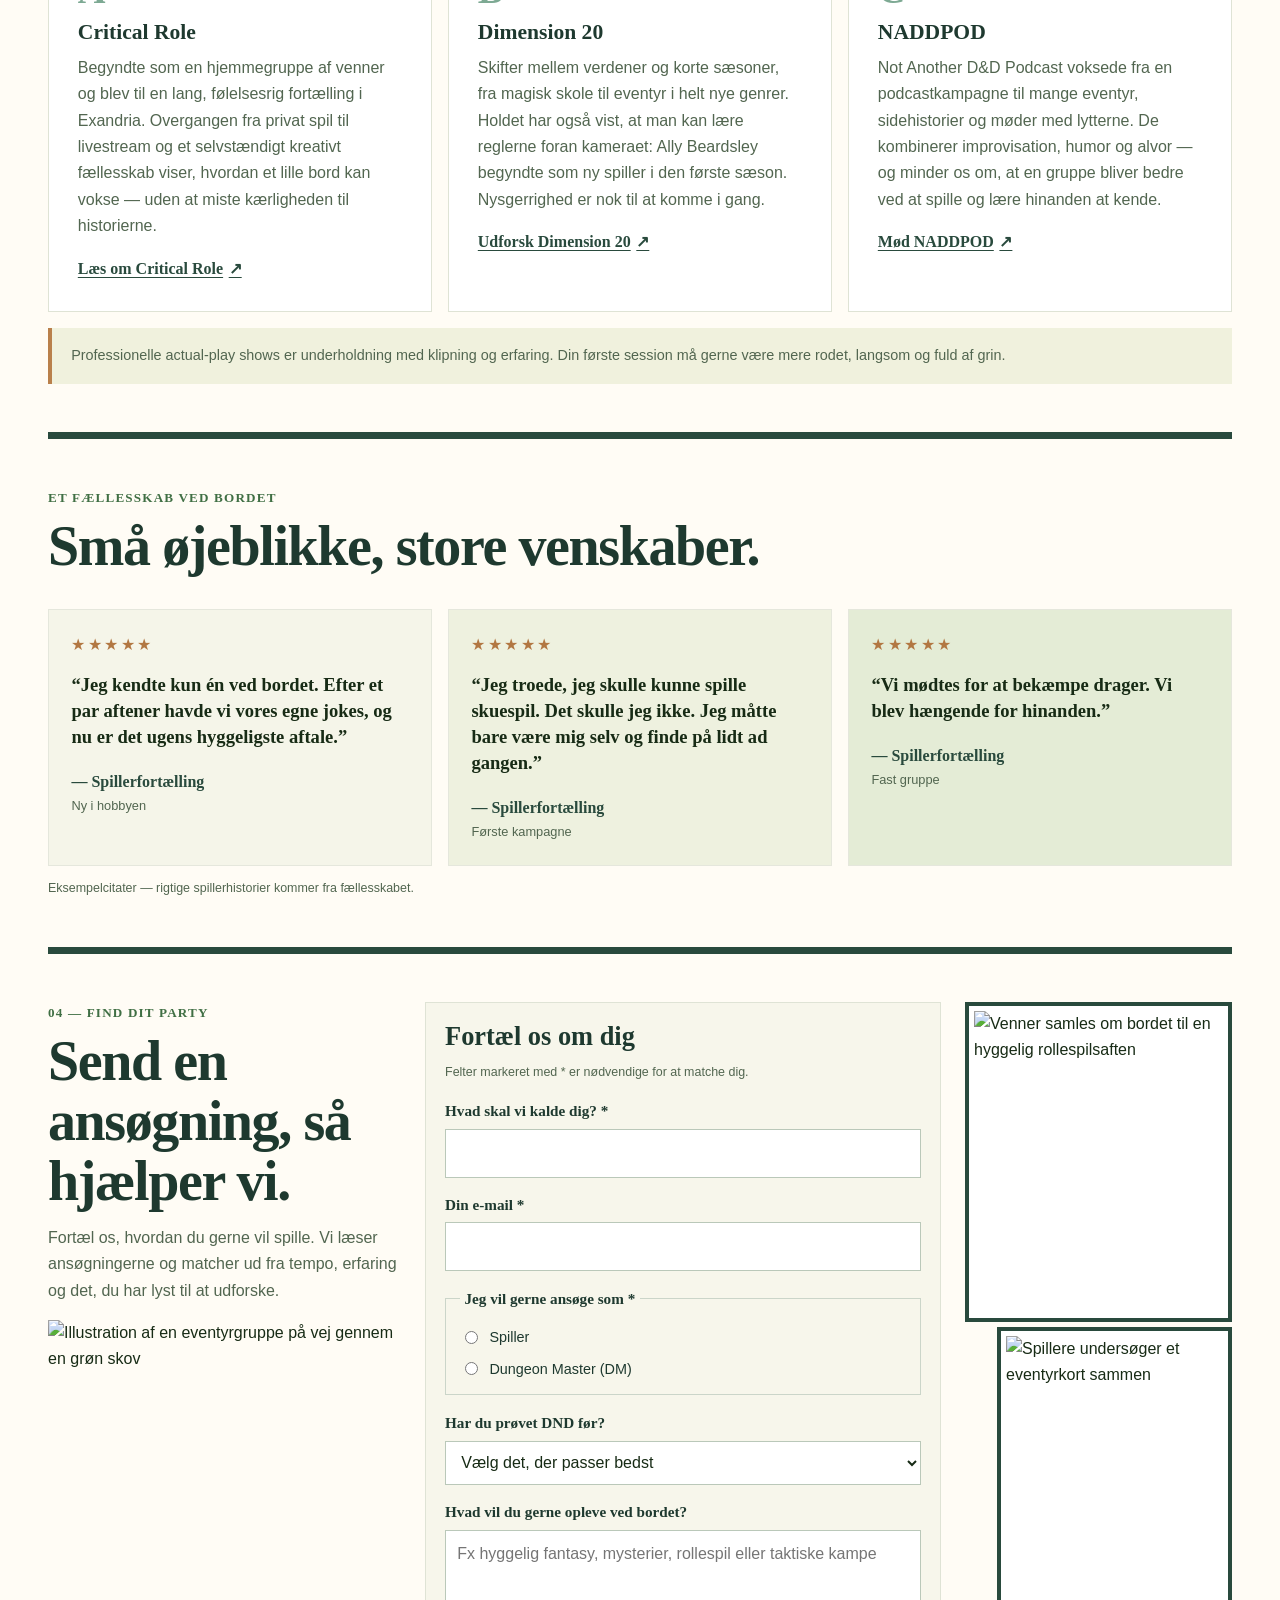
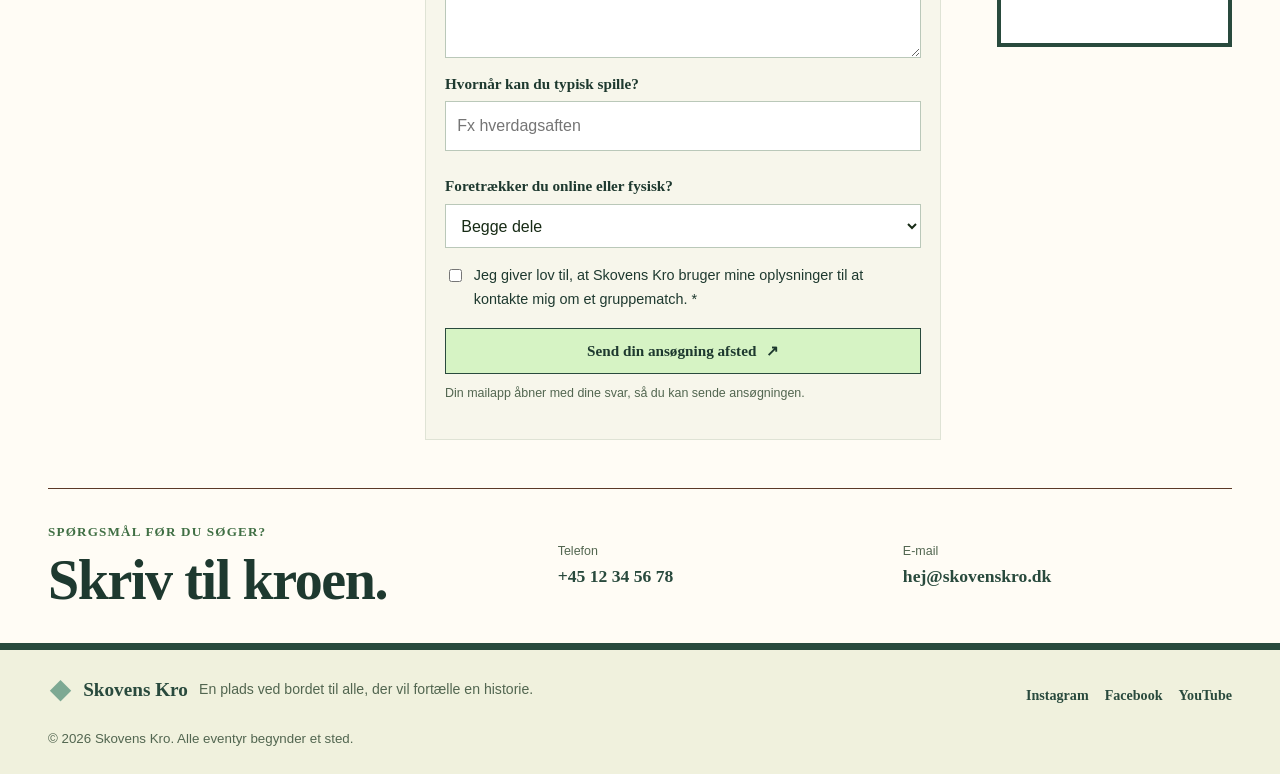
==== commit fadc2df0: "Ændringer på farver og få tekst sektioner" ====
--- a/index.html
+++ b/index.html
@@ -87,12 +87,14 @@
                      src="https://i.imgur.com/DCIRHUZ.png">
                 <p>Du skaber en karakter — måske en modig <strong>kriger</strong>, en nysgerrig
                     <strong>troldmand</strong> eller en snu <strong>tyv</strong>. Først vælger du ofte en
-                    <strong>race</strong> (din karakters folk, som menneske eller elver) og en <strong>klasse</strong>
-                    (det, karakteren kan, som ranger, bard eller præst).</p>
-                <p>En spiller er <strong>Dungeon Master (DM)</strong>. DM’en beskriver verden, spiller bipersonerne og
-                    sætter eventyret i gang. Som spiller vælger du, hvad din karakter gør. Der er ikke én rigtig løsning
+                    <strong>race</strong>, som er din karakters folk. Det kunne være et menneske, ork, trold, fe eller meget andet.
+                    Derefter vælger man sin <strong>klasse</strong>, som er sådan ens karakter kæmper og hvad deres evner er.
+                    De kunne være en barde, en barbar, en præst eller bare en kæmper.</p>
+                <p>En af spillerne er <strong>Dungeon Masteren (DM)</strong>. DM’en beskriver verden, spiller bipersonerne og
+                    sætter eventyret i gang. Det ville også være dem som du som rent ville kæmpe imod under kampe.
+                    Som spiller vælger du hvad din karakter gør og siger. Der er aldrig en <i>rigtig</i> løsning
                     — og det er helt normalt at lære reglerne undervejs.</p>
-                <p class="basics__footnote">Ofte nok: karakterblad, blyant, terninger og venner. Mange grupper låner
+                <p class="basics__footnote">Der bliver ofte brugt: karakterblade, blyanter, minifigurer og terninger. Mange grupper låner
                     gerne ud eller spiller med gratis digitale terninger.</p>
             </div>
         </div>
--- a/styles.css
+++ b/styles.css
@@ -1,24 +1,36 @@
 /* Farver og afstande følger moodboardets skovgrønne, creme og pergament. */
-:root{color-scheme:light;--forest:#294a3d;--forest-deep:#1e392f;--leaf:#458a4c;--sage:#7da993;--moss:#cbd1a2;--cream:#fbfaf5;--paper:#f2f0e3;--parchment:#e9d7b8;--ink:#243b31;--muted:#647067;--line:#c7d1c5;--space-1:.5rem;--space-2:1rem;--space-3:1.5rem;--space-4:2rem;--space-5:3rem;--space-6:4.5rem;--content-width:75rem;--display:"Draconis","Palatino Linotype","Book Antiqua",Georgia,serif;--body:"Arial Regular","Trebuchet MS",Arial,sans-serif}
-*{box-sizing:border-box}html{scroll-behavior:smooth;scroll-padding-top:5.5rem}body{margin:0;background:var(--cream);color:var(--ink);font-family:var(--body);font-size:1rem;line-height:1.65}img{display:block;max-width:100%}a{color:inherit}a:focus-visible,button:focus-visible,input:focus-visible,select:focus-visible,textarea:focus-visible,summary:focus-visible{outline:3px solid #b8753e;outline-offset:4px}.skip-link{position:absolute;left:.75rem;top:.75rem;z-index:10;padding:.65rem 1rem;background:white;transform:translateY(-150%)}.skip-link:focus{transform:translateY(0)}.section-wrap{width:min(100% - 2rem,var(--content-width));margin-inline:auto}
+:root{color-scheme:light;
+    --forest: #294a3d;
+    --forest-deep:#1e392f;
+    --leaf: #406f44;
+    --sage: #7da993;
+    --moss: #cbd1a2;
+    --cream: #fffcf5;
+    --paper: #f0f1dd;
+    --parchment: #d6f3c4;
+    --ink: #172b15;
+    --muted: #526650;
+    --line: #5b3927;
+    --space-1:.5rem;--space-2:1rem;--space-3:1.5rem;--space-4:2rem;--space-5:3rem;--space-6:4.5rem;--content-width:75rem;--display:"Draconis","Palatino Linotype","Book Antiqua",Georgia,serif;--body:"Gill Sans","Trebuchet MS",Arial,sans-serif}
+*{box-sizing:border-box}html{scroll-behavior:smooth;scroll-padding-top:5.5rem}body{margin:0;background:var(--cream);color:var(--ink);font-family:var(--body);font-size:1rem;line-height:1.65}img{display:block;max-width:100%}a{color:inherit}a:focus-visible,button:focus-visible,input:focus-visible,select:focus-visible,textarea:focus-visible,summary:focus-visible{outline:3px solid #b8753e;outline-offset:4px}.skip-link{position:absolute;left:.75rem;top:.75rem;z-index:10;padding:.65rem 1rem;background: #b47e7e;transform:translateY(-150%)}  .skip-link:focus{transform:translateY(0)}  .section-wrap{width:min(100% - 2rem,var(--content-width));margin-inline:auto}
 /* Header */
 .site-header{border-top:.45rem solid var(--forest);background:rgba(251,250,245,.97)}.site-header__inner{display:flex;flex-wrap:wrap;align-items:center;justify-content:space-between;gap:.75rem 1.5rem;width:min(100% - 2rem,var(--content-width));min-height:5rem;margin-inline:auto;border-bottom:1px solid var(--line)}.brand{display:inline-flex;align-items:center;gap:.65rem;color:var(--forest);font-family:var(--display);font-size:1.3rem;font-weight:800;text-decoration:none}.brand__mark{display:grid;width:1.55rem;aspect-ratio:1;place-items:center;color:var(--sage);font-size:1.6rem;line-height:1}.site-nav{display:flex;flex-wrap:wrap;gap:.35rem 1.2rem}.site-nav a,.site-footer nav a{color:var(--forest);font-family:var(--display);font-size:.88rem;font-weight:700;text-decoration:none}.site-nav a:hover,.site-footer nav a:hover{color:var(--leaf);text-decoration:underline;text-underline-offset:.25rem}
 /* Typografi */
 h1,h2,h3,p,figure{margin-top:0}h1,h2,h3{color:var(--forest-deep);font-family:var(--display);font-weight:900;line-height:1.07}h1{margin-bottom:1.1rem;font-size:clamp(2.5rem,9vw,5.25rem);letter-spacing:-.035em;text-transform:uppercase}h1 span{display:block;color:var(--leaf)}h2{margin-bottom:.8rem;font-size:clamp(2rem,6vw,3.5rem);letter-spacing:-.025em}h2 span{white-space:nowrap}h3{margin-bottom:.7rem;font-size:1.35rem}p{margin-bottom:1rem}.eyebrow{margin-bottom:.55rem;color:var(--leaf);font-family:var(--display);font-size:.82rem;font-weight:800;letter-spacing:.09em;text-transform:uppercase}.section-heading{max-width:54rem;margin-bottom:var(--space-4)}.section-heading>p:last-child{max-width:49rem;margin-bottom:0;color:var(--muted)}
 /* Hero */
-.hero{position:relative;display:grid;align-items:center;gap:var(--space-4);padding-block:var(--space-5) var(--space-6)}.hero__copy{position:relative;z-index:1}.hero__intro{max-width:35rem;font-size:1.1rem}.ribbon-link{display:inline-flex;align-items:center;gap:.9rem;min-width:14rem;justify-content:center;padding:.8rem 1.5rem;color:var(--forest-deep);background:url("../images/prototype-asset-10.png") center/100% 100% no-repeat;font-family:var(--display);font-size:1.15rem;font-weight:800;text-decoration:none}.ribbon-link:hover{color:var(--leaf);transform:translateY(-2px)}.hero__shortcuts{display:flex;flex-wrap:wrap;gap:.7rem;margin-top:1.3rem}.hex-link{display:grid;width:5.7rem;aspect-ratio:1;place-items:center;padding:.7rem;background:var(--forest);clip-path:polygon(25% 4%,75% 4%,100% 50%,75% 96%,25% 96%,0 50%);color:white;font-family:var(--display);font-size:.83rem;font-weight:800;line-height:1.15;text-align:center;text-decoration:none;transition:background .2s,transform .2s}.hex-link:hover{background:var(--leaf);transform:translateY(-3px)}.hero__visual{position:relative;margin:0;padding:.55rem;border:.35rem solid var(--forest);background:#fff}.hero__visual img{width:100%;height:clamp(18rem,55vw,33rem);object-fit:cover}.hero__visual figcaption,.framed-image figcaption{margin:.5rem .2rem 0;color:var(--muted);font-size:.78rem}.hero__sprig{display:none}
+.hero{position:relative;display:grid;align-items:center;gap:var(--space-4);padding-block:var(--space-5) var(--space-6)}.hero__copy{position:relative;z-index:1}.hero__intro{max-width:35rem;font-size:1.1rem}.ribbon-link{display:inline-flex;align-items:center;gap:10px;min-width:14rem;justify-content:center;padding:.8rem 1.5rem;color:var(--forest-deep);background:url("../images/prototype-asset-10.png") center/100% 100% no-repeat;font-family:var(--display);font-size:1.15rem;font-weight:800;text-decoration:none}.ribbon-link:hover{color:var(--leaf);transform:translateY(-2px)}.hero__shortcuts{display:flex;flex-wrap:wrap;gap:.7rem;margin-top:1.3rem}.hex-link{display:grid;width:5.7rem;aspect-ratio:1;place-items:center;padding:.7rem;background:var(--forest);clip-path:polygon(25% 4%,75% 4%,100% 50%,75% 96%,25% 96%,0 50%);color:white;font-family:var(--display);font-size:17px;font-weight:900;line-height:1.15;text-align:center;text-decoration:none;transition:background .2s,transform .2s}.hex-link:hover{background:var(--leaf);transform:translateY(-3px)}.hero__visual{position:relative;margin:0;padding:.55rem;border:.35rem solid var(--forest);background:#fff}.hero__visual img{width:100%;height:clamp(18rem,55vw,33rem);object-fit:cover}.hero__visual figcaption,.framed-image figcaption{margin:.5rem .2rem 0;color:var(--muted);font-size:.78rem}.hero__sprig{display:none}
 /* Formål */
 .welcome{display:grid;align-items:center;gap:1rem;padding:var(--space-4);border:1px solid #dfe3d5;background:var(--paper)}.welcome__badge{display:grid;width:4rem;aspect-ratio:1;place-items:center;border-radius:50%;background:var(--sage);color:white;font-size:1.6rem}.welcome h2{font-size:clamp(1.8rem,5vw,2.8rem)}.welcome__note{margin:0;color:var(--forest);font-family:var(--display);font-size:1.15rem;font-weight:800}
 /* DND-introduktion */
-.basics{padding-block:var(--space-6)}.basics .section-heading{max-width:58rem}.basics__grid{display:grid;gap:var(--space-3);align-items:center}.framed-image{margin:0;padding:.45rem;border:.3rem solid var(--forest);background:white}.basics__image img{width:100%;min-height:17rem;object-fit:cover}.basics__copy{position:relative}.party-illustration{width: 18rem;height: auto}.basics__footnote{padding:.9rem 1rem;border-left:.3rem solid var(--leaf);background:var(--paper);color:var(--forest-deep);font-weight:700}
+.basics{padding-block:var(--space-6)}.basics .section-heading{max-width:58rem}.basics__grid{display:grid;gap:var(--space-3);align-items:center}.framed-image{width:500px;margin:0;padding:.45rem;border:.3rem solid var(--forest);background:white}.basics__image img{width:100%;min-height:17rem;object-fit:cover}.basics__copy{position:relative}.party-illustration{width: 18rem;height: auto}.basics__footnote{padding:.9rem 1rem;border-left:.3rem solid var(--leaf);background:var(--paper);color:var(--forest-deep);font-weight:700}
 /* FAQ og første session */
-.first-session{padding-block:var(--space-5);border-top:.45rem solid var(--forest)}.first-session__grid{display:grid;gap:var(--space-3)}.faq-list{display:grid;gap:.7rem}.faq{padding:1rem 1.1rem;border:1px solid #e1e4d4;background:#f5f5e9}.faq:nth-child(2){background:#eef1df}.faq:nth-child(3){background:#e4ecd6}.faq summary{color:var(--forest-deep);cursor:pointer;font-family:var(--display);font-size:1.1rem;font-weight:800;list-style:none}.faq summary::-webkit-details-marker{display:none}.faq summary::after{float:right;color:var(--leaf);content:"+";font-family:var(--body);font-size:1.3rem}.faq[open] summary::after{content:"−"}.faq p{margin:.65rem 0 0;color:var(--muted)}.steps-card{padding:1.4rem;background:#f5f5e9}.steps{display:flex;justify-content:space-between;gap:.4rem;margin:1.5rem 0;padding:0;list-style:none}.steps li{display:grid;flex:1;justify-items:start;gap:.65rem;color:var(--forest);font-size:.78rem}.steps li span{display:grid;width:2.2rem;aspect-ratio:1;place-items:center;border-radius:50%;background:var(--leaf);color:white;font-weight:800}.steps li:nth-child(2) span{background:#b9804b}.steps li:nth-child(3) span{background:#9d5948}.steps-card blockquote{margin:1.4rem 0 .5rem;padding-top:1rem;border-top:1px solid #d7dccd;color:var(--forest);font-family:var(--display);font-size:1.08rem;font-weight:800}.steps-card__signoff{margin:0;color:var(--muted);font-size:.85rem}.first-session__cta{display:grid;justify-items:center;gap:.4rem;margin-top:var(--space-4);padding:1.2rem;text-align:center}.first-session__cta>img{width:min(100%,22rem)}.first-session__cta h3{margin-bottom:.25rem;font-size:1.5rem}.first-session__cta p{color:var(--muted)}
+.first-session{padding-block:var(--space-5);border-top:.45rem solid var(--forest)}.first-session__grid{display:grid;gap:var(--space-3)}.faq-list{display:grid;gap:.7rem}.faq{padding:1rem 1.1rem;border:1px solid #e1e4d4;background:#f5f5e9}.faq:nth-child(2){background:#f5f5e9}.faq:nth-child(3){background:#f5f5e9}.faq summary{color:var(--forest-deep);cursor:pointer;font-family:var(--display);font-size:1.1rem;font-weight:800;list-style:none}.faq summary::-webkit-details-marker{display:none}.faq summary::after{float:right;color:var(--leaf);content:"+";font-family:var(--body);font-size:1.3rem}.faq[open] summary::after{content:"−"}.faq p{margin:.65rem 0 0;color:var(--muted)}.steps-card{padding:1.4rem;background:#f5f5e9}.steps{display:flex;justify-content:space-between;gap:.4rem;margin:1.5rem 0;padding:0;list-style:none}.steps li{display:grid;flex:1;justify-items:start;gap:.65rem;color:var(--forest);font-size:.78rem}.steps li span{display:grid;width:2.2rem;aspect-ratio:1;place-items:center;border-radius:50%;background:var(--leaf);color:white;font-weight:800}.steps li:nth-child(2) span{background:#b9804b}.steps li:nth-child(3) span{background:#9d5948}.steps-card blockquote{margin:1.4rem 0 .5rem;padding-top:1rem;border-top:1px solid #d7dccd;color:var(--forest);font-family:var(--display);font-size:1.08rem;font-weight:800}.steps-card__signoff{margin:0;color:var(--muted);font-size:.85rem}.first-session__cta{display:grid;justify-items:center;gap:.4rem;margin-top:var(--space-4);padding:1.2rem;text-align:center}.first-session__cta>img{width:min(100%,22rem)}.first-session__cta h3{margin-bottom:.25rem;font-size:1.5rem}.first-session__cta p{color:var(--muted)}
 /* Inspirationskort */
 .inspiration{padding-block:var(--space-5);border-top:.45rem solid var(--forest)}.show-grid{display:grid;gap:1rem}.show-card{position:relative;min-height:100%;padding:1.5rem;border:1px solid #dfe3d5;background:white}.show-card__number{display:block;margin-bottom:.7rem;color:var(--sage);font-family:var(--display);font-size:2.4rem;font-weight:900;line-height:1}.show-card p{color:var(--muted)}.show-card a{display:inline-flex;gap:.35rem;color:var(--forest);font-family:var(--display);font-weight:800;text-underline-offset:.2rem}.inspiration__note{margin:1rem 0 0;padding:1rem 1.2rem;border-left:.3rem solid #b9804b;background:var(--paper);color:var(--muted);font-size:.9rem}
 /* Spillerhistorier */
 .stories{padding-block:var(--space-5);border-top:.45rem solid var(--forest)}.story-grid{display:grid;gap:1rem}.story-card{margin:0;padding:1.4rem;border:1px solid #e5e7dc;background:#f5f5e9}.story-card--green{background:#eef1df}.story-card--sage{background:#e4ecd6}.story-card__stars{display:block;margin-bottom:.8rem;color:#b27742;letter-spacing:.15em}.story-card blockquote{margin:0 0 1.2rem;font-family:var(--display);font-size:1.16rem;font-weight:700;line-height:1.4}.story-card figcaption{color:var(--forest);font-family:var(--display);font-weight:800}.story-card figcaption span{display:block;color:var(--muted);font-family:var(--body);font-size:.8rem;font-weight:400}.stories__disclaimer{margin:.8rem 0 0;color:var(--muted);font-size:.78rem}
 /* Ansøgningsformular */
-.apply{display:grid;gap:var(--space-3);padding-block:var(--space-5);border-top:.45rem solid var(--forest)}.apply__intro>p:not(.eyebrow){color:var(--muted)}.apply__poster{width:min(100%,23rem);max-height:35rem;margin-inline:auto;object-fit:contain}.application-form{padding:1.2rem;border:1px solid #dfe3d5;background:#f7f6eb}.application-form h3{font-size:1.65rem}.application-form label,.application-form legend{display:block;margin:.85rem 0 .35rem;color:var(--forest-deep);font-family:var(--display);font-size:.95rem;font-weight:800}.application-form input:not([type=radio]):not([type=checkbox]),.application-form select,.application-form textarea{display:block;width:100%;min-height:2.8rem;padding:.65rem .7rem;border:1px solid #bac8b9;border-radius:0;background:white;color:var(--ink);font:inherit}.application-form textarea{resize:vertical}.application-form fieldset{margin:.9rem 0;padding:.1rem .85rem .8rem;border:1px solid #cbd5c9}.application-form fieldset legend{padding:0 .3rem}.application-form .choice{display:flex;align-items:flex-start;gap:.55rem;margin:.5rem 0 0;font-family:var(--body);font-size:.9rem;font-weight:400}.application-form .choice input{margin-top:.28rem;accent-color:var(--forest)}.form-note{color:var(--muted);font-size:.78rem}.form-row{display:grid;gap:.6rem}.form-row label{margin-top:.8rem}.consent{margin-block:1rem!important}.button{display:inline-flex;min-height:2.9rem;align-items:center;justify-content:center;gap:.6rem;padding:.7rem 1rem;border:1px solid #b9804b;border-radius:0;background:var(--parchment);color:var(--forest-deep);font-family:var(--display);font-size:.95rem;font-weight:800;text-align:center;text-decoration:none;cursor:pointer}.button:hover{background:#e2c79d}.button--send{width:100%;margin-bottom:.55rem}.apply__photos{display:grid;grid-template-columns:1fr 1fr;align-items:start;gap:.8rem}.apply__photos img{width:100%;height:15rem;padding:.3rem;border:.25rem solid var(--forest);background:white;object-fit:cover}.apply__photos img:nth-child(2){margin-top:1.5rem}
+.apply{display:grid;gap:var(--space-3);padding-block:var(--space-5);border-top:.45rem solid var(--forest)}.apply__intro>p:not(.eyebrow){color:var(--muted)}.apply__poster{width:min(100%,23rem);max-height:35rem;margin-inline:auto;object-fit:contain}.application-form{padding:1.2rem;border:1px solid #dfe3d5;background:#f7f6eb}.application-form h3{font-size:1.65rem}.application-form label,.application-form legend{display:block;margin:.85rem 0 .35rem;color:var(--forest-deep);font-family:var(--display);font-size:.95rem;font-weight:800}.application-form input:not([type=radio]):not([type=checkbox]),.application-form select,.application-form textarea{display:block;width:100%;min-height:2.8rem;padding:.65rem .7rem;border:1px solid #bac8b9;border-radius:0;background:white;color:var(--ink);font:inherit}.application-form textarea{resize:vertical}.application-form fieldset{margin:.9rem 0;padding:.1rem .85rem .8rem;border:1px solid #cbd5c9}.application-form fieldset legend{padding:0 .3rem}.application-form .choice{display:flex;align-items:flex-start;gap:.55rem;margin:.5rem 0 0;font-family:var(--body);font-size:.9rem;font-weight:400}.application-form .choice input{margin-top:.28rem;accent-color:var(--forest)}.form-note{color:var(--muted);font-size:.78rem}.form-row{display:grid;gap:.6rem}.form-row label{margin-top:.8rem}.consent{margin-block:1rem!important}.button{display:inline-flex;min-height:2.9rem;align-items:center;justify-content:center;gap:.6rem;padding:.7rem 1rem;border:1px solid #294A3DFF;border-radius:0;background:var(--parchment);color:var(--forest-deep);font-family:var(--display);font-size:.95rem;font-weight:800;text-align:center;text-decoration:none;cursor:pointer}.button:hover{background:#8BBA88}.button--send{width:100%;margin-bottom:.55rem}.apply__photos{display:grid;grid-template-columns:1fr 1fr;align-items:start;gap:.8rem}.apply__photos img{width:100%;height:15rem;padding:.3rem;border:.25rem solid var(--forest);background:white;object-fit:cover}.apply__photos img:nth-child(2){margin-top:1.5rem}
 /* Kontakt og footer */
 .contact{display:grid;gap:1rem;padding-block:var(--space-4);border-top:1px solid var(--line)}.contact h2{margin-bottom:0}.contact>a{display:grid;color:var(--forest);font-family:var(--display);font-size:1.1rem;font-weight:800;text-decoration:none}.contact>a:hover{text-decoration:underline;text-underline-offset:.2rem}.contact>a span{color:var(--muted);font-family:var(--body);font-size:.78rem;font-weight:400}.site-footer{border-top:.45rem solid var(--forest);background:var(--paper)}.site-footer__inner{display:grid;justify-items:start;gap:.7rem;width:min(100% - 2rem,var(--content-width));margin-inline:auto;padding-block:1.5rem}.brand--footer{font-size:1.2rem}.site-footer__inner>p{margin:0;color:var(--muted);font-size:.88rem}.site-footer nav{display:flex;flex-wrap:wrap;gap:1rem}.site-footer small{color:var(--muted)}
 /* Tablet */
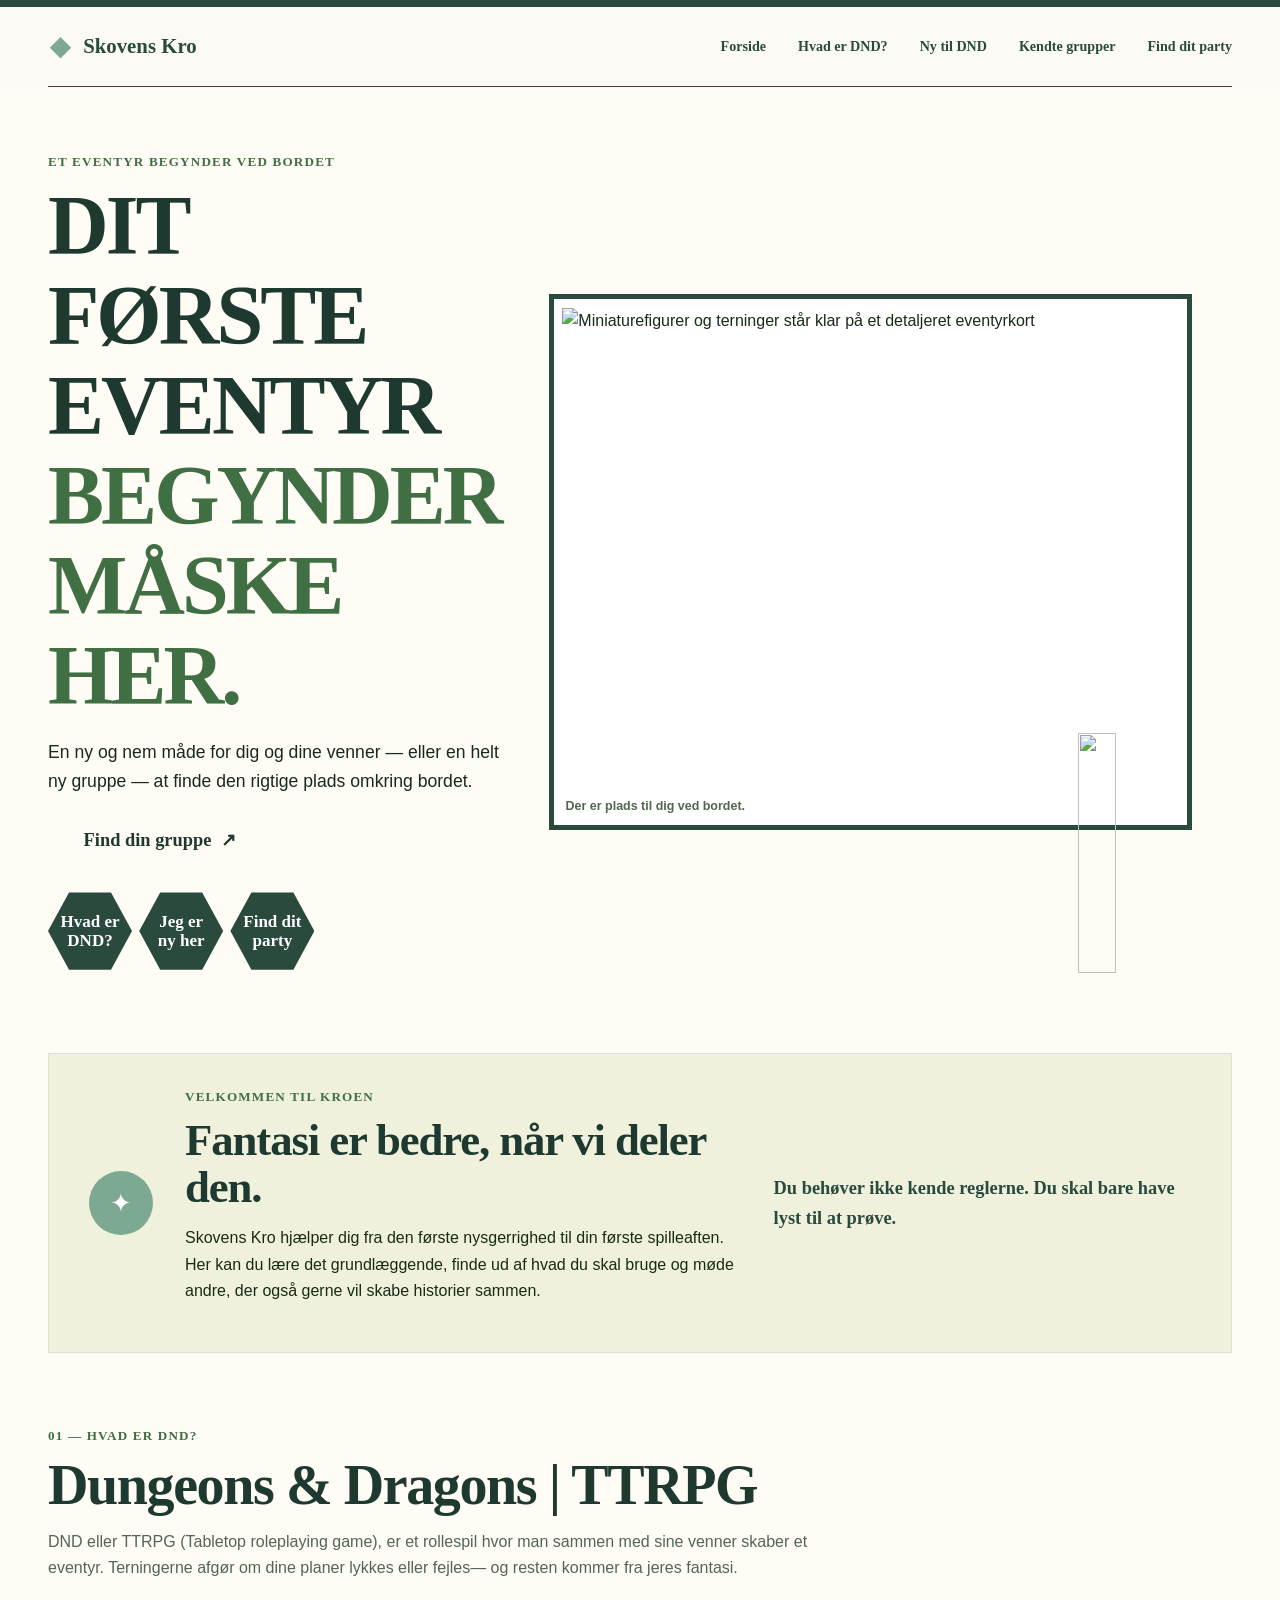
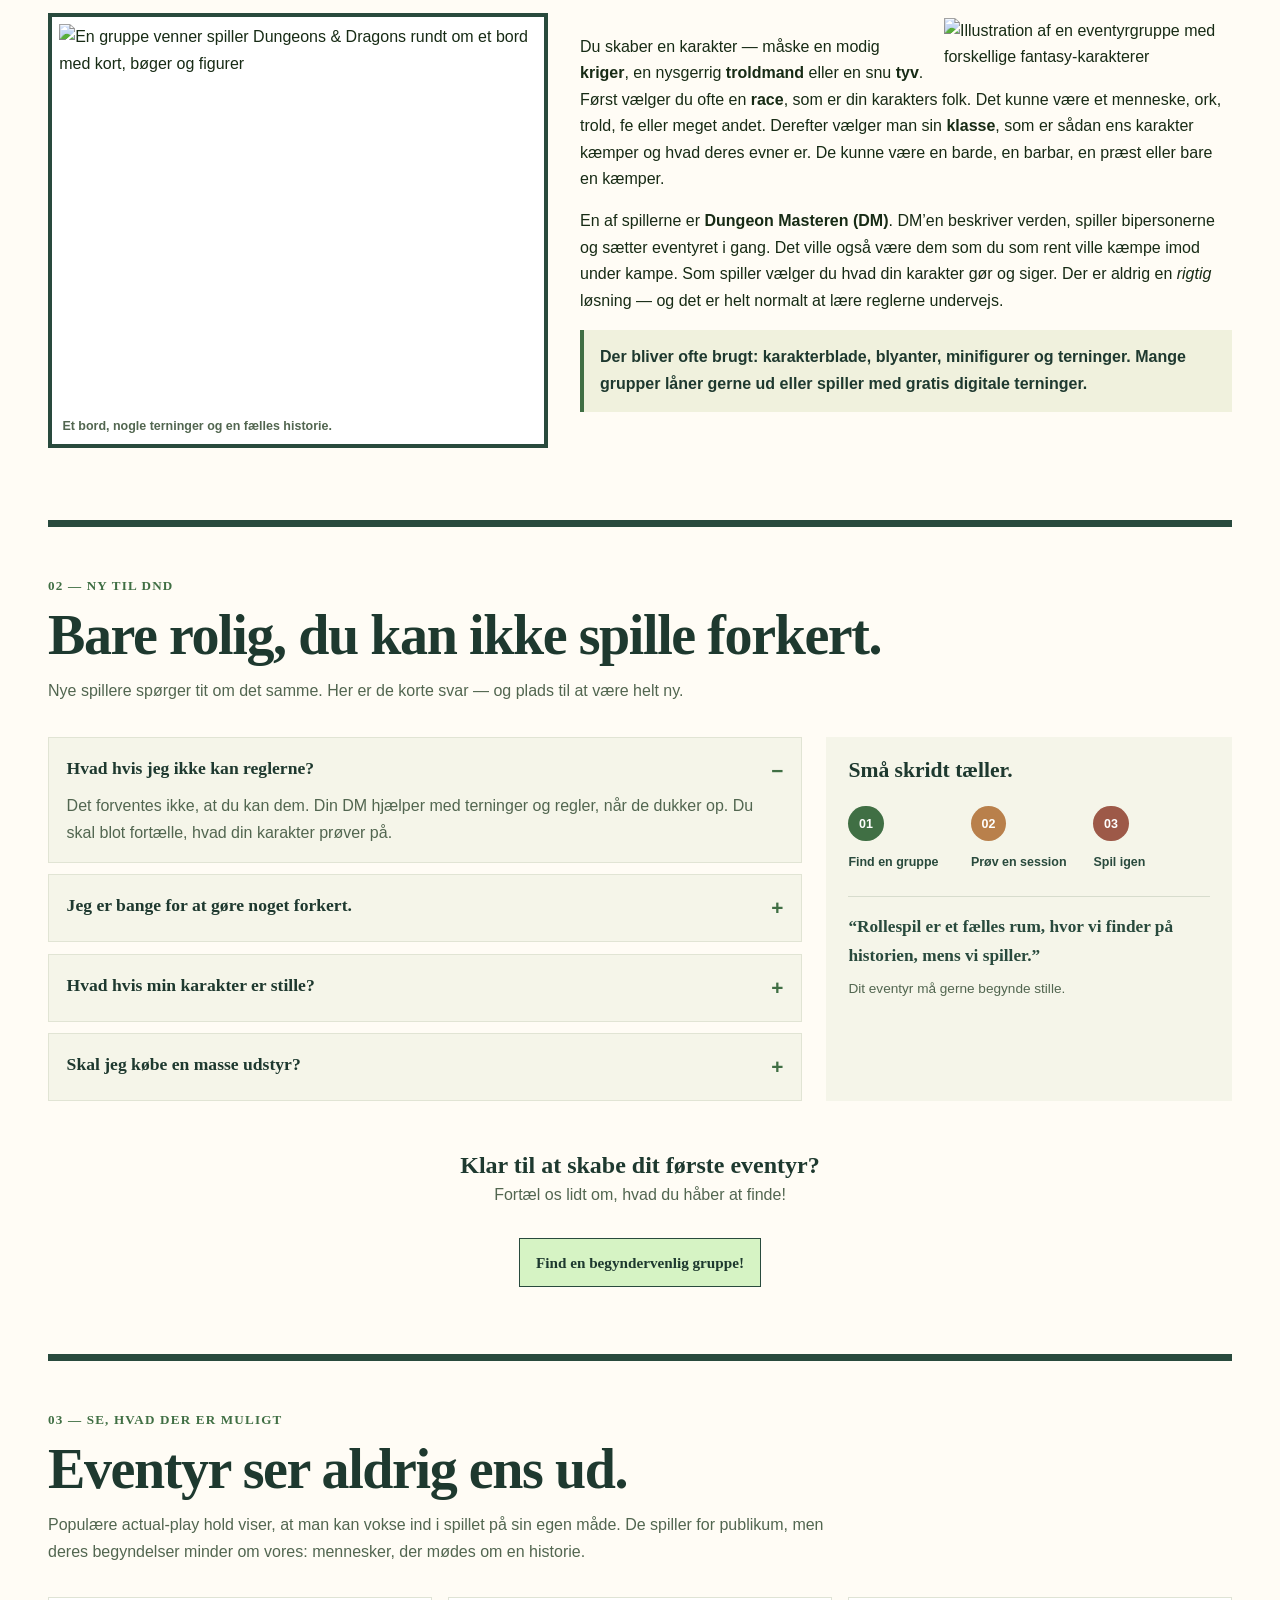
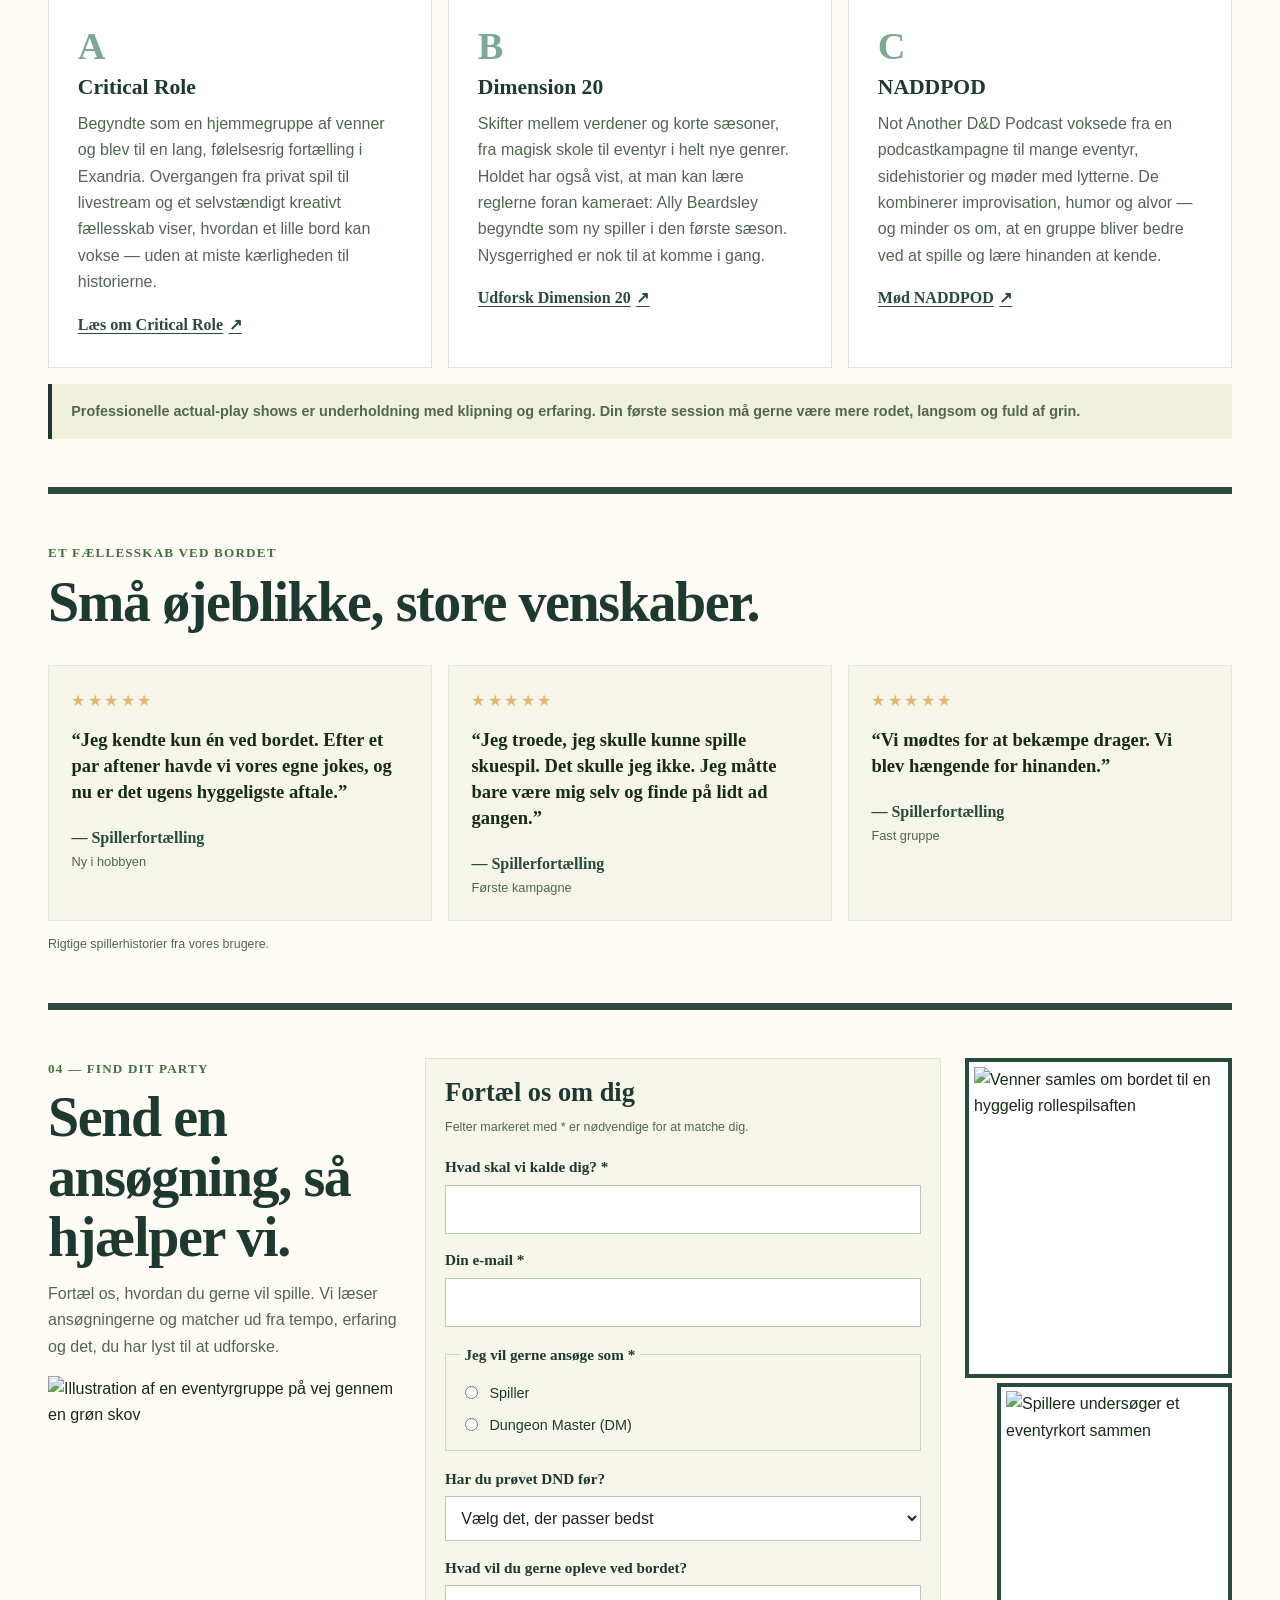
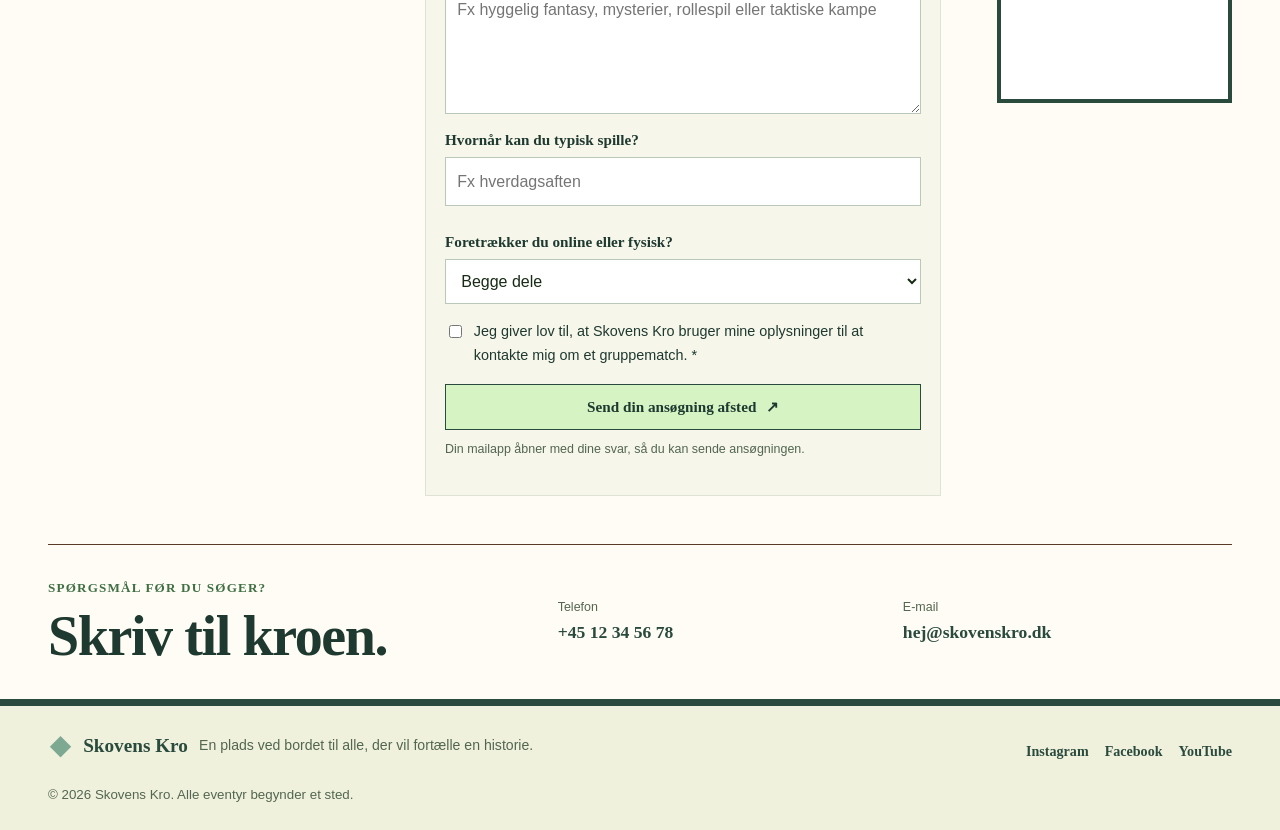
==== commit 92f969d0: "Justeringer" ====
--- a/index.html
+++ b/index.html
@@ -73,8 +73,8 @@
         <div class="section-heading">
             <p class="eyebrow">01 — Hvad er DND?</p>
             <h2 id="basics-title">Dungeons &amp; Dragons <span>| TTRPG</span></h2>
-            <p>DND er et bordrollespil, hvor I sammen skaber et eventyr. Terningerne afgør, om dine dristige planer
-                lykkes — resten kommer fra jeres fantasi.</p>
+            <p>DND eller TTRPG (Tabletop roleplaying game), er et rollespil hvor man sammen med sine venner skaber et eventyr. Terningerne afgør om dine planer
+                lykkes eller fejles— og resten kommer fra jeres fantasi.</p>
         </div>
         <div class="basics__grid">
             <figure class="framed-image basics__image">
@@ -137,6 +137,7 @@
                     <li><span>02</span><b>Prøv en session</b></li>
                     <li><span>03</span><b>Spil igen</b></li>
                 </ol>
+
                 <blockquote>“Rollespil er et fælles rum, hvor vi finder på historien, mens vi spiller.”</blockquote>
                 <p class="steps-card__signoff">Dit eventyr må gerne begynde stille.</p>
             </aside>
@@ -144,6 +145,7 @@
         <div class="first-session__cta">
             <div><h3>Klar til at skabe dit første eventyr?</h3>
                 <p>Fortæl os lidt om, hvad du håber at finde!</p></div>
+
             <a class="button button--light" href="#find-gruppe">Find en begyndervenlig gruppe!</a>
         </div>
     </section>
@@ -216,7 +218,7 @@
                 <figcaption>— Spillerfortælling <span>Fast gruppe</span></figcaption>
             </figure>
         </div>
-        <p class="stories__disclaimer">Eksempelcitater — rigtige spillerhistorier kommer fra fællesskabet.</p>
+        <p class="stories__disclaimer">Rigtige spillerhistorier fra vores brugere.</p>
     </section>
 
     <!-- Gruppeansøgning og matchformular -->
@@ -302,4 +304,4 @@
     </div>
 </footer>
 </body>
-</html>+</html>
--- a/styles.css
+++ b/styles.css
@@ -11,24 +11,24 @@
     --ink: #172b15;
     --muted: #526650;
     --line: #5b3927;
-    --space-1:.5rem;--space-2:1rem;--space-3:1.5rem;--space-4:2rem;--space-5:3rem;--space-6:4.5rem;--content-width:75rem;--display:"Draconis","Palatino Linotype","Book Antiqua",Georgia,serif;--body:"Gill Sans","Trebuchet MS",Arial,sans-serif}
-*{box-sizing:border-box}html{scroll-behavior:smooth;scroll-padding-top:5.5rem}body{margin:0;background:var(--cream);color:var(--ink);font-family:var(--body);font-size:1rem;line-height:1.65}img{display:block;max-width:100%}a{color:inherit}a:focus-visible,button:focus-visible,input:focus-visible,select:focus-visible,textarea:focus-visible,summary:focus-visible{outline:3px solid #b8753e;outline-offset:4px}.skip-link{position:absolute;left:.75rem;top:.75rem;z-index:10;padding:.65rem 1rem;background: #b47e7e;transform:translateY(-150%)}  .skip-link:focus{transform:translateY(0)}  .section-wrap{width:min(100% - 2rem,var(--content-width));margin-inline:auto}
+    --space-1:.5rem;--space-2:1rem;--space-3:1.5rem;--space-4:2rem;--space-5:3rem;--space-6:4.5rem;--content-width:75rem;--display:"Draconis","Palatino Linotype","Book Antiqua",Georgia,serif;--body:"Arial Regular","Trebuchet MS",Arial,sans-serif}
+*{box-sizing:border-box}html{scroll-behavior:smooth;scroll-padding-top:5.5rem}body{margin:0;background:var(--cream);color:var(--ink);font-family:var(--body);font-size:1rem;line-height:1.65}img{display:block;max-width:100%}a{color:inherit}a:focus-visible,button:focus-visible,input:focus-visible,select:focus-visible,textarea:focus-visible,summary:focus-visible{outline:3px solid #789061;outline-offset:4px}  .skip-link{position:absolute;left:.75rem;top:.75rem;z-index:10;padding:.65rem 1rem;background: #b47e7e;transform:translateY(-150%)}  .skip-link:focus{transform:translateY(0)}  .section-wrap{width:min(100% - 2rem,var(--content-width));margin-inline:auto}
 /* Header */
 .site-header{border-top:.45rem solid var(--forest);background:rgba(251,250,245,.97)}.site-header__inner{display:flex;flex-wrap:wrap;align-items:center;justify-content:space-between;gap:.75rem 1.5rem;width:min(100% - 2rem,var(--content-width));min-height:5rem;margin-inline:auto;border-bottom:1px solid var(--line)}.brand{display:inline-flex;align-items:center;gap:.65rem;color:var(--forest);font-family:var(--display);font-size:1.3rem;font-weight:800;text-decoration:none}.brand__mark{display:grid;width:1.55rem;aspect-ratio:1;place-items:center;color:var(--sage);font-size:1.6rem;line-height:1}.site-nav{display:flex;flex-wrap:wrap;gap:.35rem 1.2rem}.site-nav a,.site-footer nav a{color:var(--forest);font-family:var(--display);font-size:.88rem;font-weight:700;text-decoration:none}.site-nav a:hover,.site-footer nav a:hover{color:var(--leaf);text-decoration:underline;text-underline-offset:.25rem}
 /* Typografi */
 h1,h2,h3,p,figure{margin-top:0}h1,h2,h3{color:var(--forest-deep);font-family:var(--display);font-weight:900;line-height:1.07}h1{margin-bottom:1.1rem;font-size:clamp(2.5rem,9vw,5.25rem);letter-spacing:-.035em;text-transform:uppercase}h1 span{display:block;color:var(--leaf)}h2{margin-bottom:.8rem;font-size:clamp(2rem,6vw,3.5rem);letter-spacing:-.025em}h2 span{white-space:nowrap}h3{margin-bottom:.7rem;font-size:1.35rem}p{margin-bottom:1rem}.eyebrow{margin-bottom:.55rem;color:var(--leaf);font-family:var(--display);font-size:.82rem;font-weight:800;letter-spacing:.09em;text-transform:uppercase}.section-heading{max-width:54rem;margin-bottom:var(--space-4)}.section-heading>p:last-child{max-width:49rem;margin-bottom:0;color:var(--muted)}
 /* Hero */
-.hero{position:relative;display:grid;align-items:center;gap:var(--space-4);padding-block:var(--space-5) var(--space-6)}.hero__copy{position:relative;z-index:1}.hero__intro{max-width:35rem;font-size:1.1rem}.ribbon-link{display:inline-flex;align-items:center;gap:10px;min-width:14rem;justify-content:center;padding:.8rem 1.5rem;color:var(--forest-deep);background:url("../images/prototype-asset-10.png") center/100% 100% no-repeat;font-family:var(--display);font-size:1.15rem;font-weight:800;text-decoration:none}.ribbon-link:hover{color:var(--leaf);transform:translateY(-2px)}.hero__shortcuts{display:flex;flex-wrap:wrap;gap:.7rem;margin-top:1.3rem}.hex-link{display:grid;width:5.7rem;aspect-ratio:1;place-items:center;padding:.7rem;background:var(--forest);clip-path:polygon(25% 4%,75% 4%,100% 50%,75% 96%,25% 96%,0 50%);color:white;font-family:var(--display);font-size:17px;font-weight:900;line-height:1.15;text-align:center;text-decoration:none;transition:background .2s,transform .2s}.hex-link:hover{background:var(--leaf);transform:translateY(-3px)}.hero__visual{position:relative;margin:0;padding:.55rem;border:.35rem solid var(--forest);background:#fff}.hero__visual img{width:100%;height:clamp(18rem,55vw,33rem);object-fit:cover}.hero__visual figcaption,.framed-image figcaption{margin:.5rem .2rem 0;color:var(--muted);font-size:.78rem}.hero__sprig{display:none}
+.hero{position:relative;display:grid;align-items:center;gap:var(--space-4);padding-block:var(--space-5) var(--space-6)}.hero__copy{position:relative;z-index:1}.hero__intro{max-width:35rem;font-size:1.1rem}.ribbon-link{display:inline-flex;align-items:center;gap:10px;min-width:14rem;justify-content:center;padding:.8rem 1.5rem;color:var(--forest-deep);font-family:var(--display);font-size:1.15rem;font-weight:800;text-decoration:none}.ribbon-link:hover{color:var(--leaf);transform:translateY(-2px)}.hero__shortcuts{display:flex;flex-wrap:wrap;gap:.7rem;margin-top:1.3rem}.hex-link{display:grid;width:5.7rem;aspect-ratio:1;place-items:center;padding:.7rem;background:var(--forest);clip-path:polygon(25% 4%,75% 4%,100% 50%,75% 96%,25% 96%,0 50%);color:white;font-family:var(--display);font-size:17px;font-weight:900;line-height:1.15;text-align:center;text-decoration:none;transition:background .2s,transform .2s}.hex-link:hover{background:var(--leaf);transform:translateY(-3px)}.hero__visual{position:relative;margin:0;padding:.55rem;border:.35rem solid var(--forest);background:#fff}.hero__visual img{width:100%;height:clamp(18rem,55vw,33rem);object-fit:cover}.hero__visual figcaption,.framed-image figcaption{font-weight:bold;margin:.5rem .2rem 0;color:var(--muted);font-size:.78rem}.hero__sprig{display:none}
 /* Formål */
 .welcome{display:grid;align-items:center;gap:1rem;padding:var(--space-4);border:1px solid #dfe3d5;background:var(--paper)}.welcome__badge{display:grid;width:4rem;aspect-ratio:1;place-items:center;border-radius:50%;background:var(--sage);color:white;font-size:1.6rem}.welcome h2{font-size:clamp(1.8rem,5vw,2.8rem)}.welcome__note{margin:0;color:var(--forest);font-family:var(--display);font-size:1.15rem;font-weight:800}
 /* DND-introduktion */
 .basics{padding-block:var(--space-6)}.basics .section-heading{max-width:58rem}.basics__grid{display:grid;gap:var(--space-3);align-items:center}.framed-image{width:500px;margin:0;padding:.45rem;border:.3rem solid var(--forest);background:white}.basics__image img{width:100%;min-height:17rem;object-fit:cover}.basics__copy{position:relative}.party-illustration{width: 18rem;height: auto}.basics__footnote{padding:.9rem 1rem;border-left:.3rem solid var(--leaf);background:var(--paper);color:var(--forest-deep);font-weight:700}
 /* FAQ og første session */
-.first-session{padding-block:var(--space-5);border-top:.45rem solid var(--forest)}.first-session__grid{display:grid;gap:var(--space-3)}.faq-list{display:grid;gap:.7rem}.faq{padding:1rem 1.1rem;border:1px solid #e1e4d4;background:#f5f5e9}.faq:nth-child(2){background:#f5f5e9}.faq:nth-child(3){background:#f5f5e9}.faq summary{color:var(--forest-deep);cursor:pointer;font-family:var(--display);font-size:1.1rem;font-weight:800;list-style:none}.faq summary::-webkit-details-marker{display:none}.faq summary::after{float:right;color:var(--leaf);content:"+";font-family:var(--body);font-size:1.3rem}.faq[open] summary::after{content:"−"}.faq p{margin:.65rem 0 0;color:var(--muted)}.steps-card{padding:1.4rem;background:#f5f5e9}.steps{display:flex;justify-content:space-between;gap:.4rem;margin:1.5rem 0;padding:0;list-style:none}.steps li{display:grid;flex:1;justify-items:start;gap:.65rem;color:var(--forest);font-size:.78rem}.steps li span{display:grid;width:2.2rem;aspect-ratio:1;place-items:center;border-radius:50%;background:var(--leaf);color:white;font-weight:800}.steps li:nth-child(2) span{background:#b9804b}.steps li:nth-child(3) span{background:#9d5948}.steps-card blockquote{margin:1.4rem 0 .5rem;padding-top:1rem;border-top:1px solid #d7dccd;color:var(--forest);font-family:var(--display);font-size:1.08rem;font-weight:800}.steps-card__signoff{margin:0;color:var(--muted);font-size:.85rem}.first-session__cta{display:grid;justify-items:center;gap:.4rem;margin-top:var(--space-4);padding:1.2rem;text-align:center}.first-session__cta>img{width:min(100%,22rem)}.first-session__cta h3{margin-bottom:.25rem;font-size:1.5rem}.first-session__cta p{color:var(--muted)}
+.first-session{padding-block:var(--space-5);border-top:.45rem solid var(--forest)}.first-session__grid{display:grid;gap:var(--space-3)}.faq-list{display:grid;gap:.7rem}.faq{padding:1rem 1.1rem;border:1px solid #e1e4d4;background:#f5f5e9}.faq:nth-child(2){background:#f5f5e9}.faq:nth-child(3){background:#f5f5e9}.faq summary{color:var(--forest-deep);cursor:pointer;font-family:var(--display);font-size:1.1rem;font-weight:800;list-style:none}.faq summary::-webkit-details-marker{display:none}.faq summary::after{float:right;color:var(--leaf);content:"+";font-family:var(--body);font-size:1.3rem}.faq[open] summary::after{content:"−"}.faq p{margin:.65rem 0 0;color:var(--muted)}.steps-card{position:relative;padding:1.4rem;background:#f5f5e9}.steps{display:flex;justify-content:space-between;gap:.4rem;margin:1.5rem 0;padding:0;list-style:none}.steps li{display:grid;flex:1;justify-items:start;gap:.65rem;color:var(--forest);font-size:.78rem}.steps li span{display:grid;width:2.2rem;aspect-ratio:1;place-items:center;border-radius:50%;background:var(--leaf);color:white;font-weight:800}.steps li:nth-child(2) span{background:#b9804b}.steps li:nth-child(3) span{background:#9d5948}.steps-card blockquote{margin:1.4rem 0 .5rem;padding-top:1rem;border-top:1px solid #d7dccd;color:var(--forest);font-family:var(--display);font-size:1.08rem;font-weight:800}.steps-card__signoff{margin:0;color:var(--muted);font-size:.85rem}.first-session__cta{display:grid;justify-items:center;gap:.4rem;margin-top:var(--space-4);padding:1.2rem;text-align:center}.first-session__cta>img{width:min(100%,22rem)}.first-session__cta h3{margin-bottom:.25rem;font-size:1.5rem}.first-session__cta p{color:var(--muted)}
 /* Inspirationskort */
-.inspiration{padding-block:var(--space-5);border-top:.45rem solid var(--forest)}.show-grid{display:grid;gap:1rem}.show-card{position:relative;min-height:100%;padding:1.5rem;border:1px solid #dfe3d5;background:white}.show-card__number{display:block;margin-bottom:.7rem;color:var(--sage);font-family:var(--display);font-size:2.4rem;font-weight:900;line-height:1}.show-card p{color:var(--muted)}.show-card a{display:inline-flex;gap:.35rem;color:var(--forest);font-family:var(--display);font-weight:800;text-underline-offset:.2rem}.inspiration__note{margin:1rem 0 0;padding:1rem 1.2rem;border-left:.3rem solid #b9804b;background:var(--paper);color:var(--muted);font-size:.9rem}
+.inspiration{padding-block:var(--space-5);border-top:.45rem solid var(--forest)}.show-grid{display:grid;gap:1rem}.show-card{position:relative;min-height:100%;padding:1.5rem;border:1px solid #dfe3d5;background:white}.show-card__number{display:block;margin-bottom:.7rem;color:var(--sage);font-family:var(--display);font-size:2.4rem;font-weight:900;line-height:1}.show-card p{color:var(--muted)}.show-card a{display:inline-flex;gap:.35rem;color:var(--forest);font-family:var(--display);font-weight:800;text-underline-offset:.2rem}.inspiration__note{font-weight: bolder;margin:1rem 0 0;padding:1rem 1.2rem;border-left:.3rem solid #1E392FFF;background:var(--paper);color:var(--muted);font-size:.9rem}
 /* Spillerhistorier */
-.stories{padding-block:var(--space-5);border-top:.45rem solid var(--forest)}.story-grid{display:grid;gap:1rem}.story-card{margin:0;padding:1.4rem;border:1px solid #e5e7dc;background:#f5f5e9}.story-card--green{background:#eef1df}.story-card--sage{background:#e4ecd6}.story-card__stars{display:block;margin-bottom:.8rem;color:#b27742;letter-spacing:.15em}.story-card blockquote{margin:0 0 1.2rem;font-family:var(--display);font-size:1.16rem;font-weight:700;line-height:1.4}.story-card figcaption{color:var(--forest);font-family:var(--display);font-weight:800}.story-card figcaption span{display:block;color:var(--muted);font-family:var(--body);font-size:.8rem;font-weight:400}.stories__disclaimer{margin:.8rem 0 0;color:var(--muted);font-size:.78rem}
+.stories{padding-block:var(--space-5);border-top:.45rem solid var(--forest)}.story-grid{display:grid;gap:1rem}.story-card{margin:0;padding:1.4rem;border:1px solid #e5e7dc;background:#f5f5e9}.story-card--green{background:#f5f5e9}.story-card--sage{background:#f5f5e9}.story-card__stars{display:block;margin-bottom:.8rem;color:#E0B96C;letter-spacing:.15em}.story-card blockquote{margin:0 0 1.2rem;font-family:var(--display);font-size:1.16rem;font-weight:700;line-height:1.4}.story-card figcaption{color:var(--forest);font-family:var(--display);font-weight:bold}.story-card figcaption span{display:block;color:var(--muted);font-family:var(--body);font-size:.8rem;font-weight:400}.stories__disclaimer{margin:.8rem 0 0;color:var(--muted);font-size:.78rem}
 /* Ansøgningsformular */
 .apply{display:grid;gap:var(--space-3);padding-block:var(--space-5);border-top:.45rem solid var(--forest)}.apply__intro>p:not(.eyebrow){color:var(--muted)}.apply__poster{width:min(100%,23rem);max-height:35rem;margin-inline:auto;object-fit:contain}.application-form{padding:1.2rem;border:1px solid #dfe3d5;background:#f7f6eb}.application-form h3{font-size:1.65rem}.application-form label,.application-form legend{display:block;margin:.85rem 0 .35rem;color:var(--forest-deep);font-family:var(--display);font-size:.95rem;font-weight:800}.application-form input:not([type=radio]):not([type=checkbox]),.application-form select,.application-form textarea{display:block;width:100%;min-height:2.8rem;padding:.65rem .7rem;border:1px solid #bac8b9;border-radius:0;background:white;color:var(--ink);font:inherit}.application-form textarea{resize:vertical}.application-form fieldset{margin:.9rem 0;padding:.1rem .85rem .8rem;border:1px solid #cbd5c9}.application-form fieldset legend{padding:0 .3rem}.application-form .choice{display:flex;align-items:flex-start;gap:.55rem;margin:.5rem 0 0;font-family:var(--body);font-size:.9rem;font-weight:400}.application-form .choice input{margin-top:.28rem;accent-color:var(--forest)}.form-note{color:var(--muted);font-size:.78rem}.form-row{display:grid;gap:.6rem}.form-row label{margin-top:.8rem}.consent{margin-block:1rem!important}.button{display:inline-flex;min-height:2.9rem;align-items:center;justify-content:center;gap:.6rem;padding:.7rem 1rem;border:1px solid #294A3DFF;border-radius:0;background:var(--parchment);color:var(--forest-deep);font-family:var(--display);font-size:.95rem;font-weight:800;text-align:center;text-decoration:none;cursor:pointer}.button:hover{background:#8BBA88}.button--send{width:100%;margin-bottom:.55rem}.apply__photos{display:grid;grid-template-columns:1fr 1fr;align-items:start;gap:.8rem}.apply__photos img{width:100%;height:15rem;padding:.3rem;border:.25rem solid var(--forest);background:white;object-fit:cover}.apply__photos img:nth-child(2){margin-top:1.5rem}
 /* Kontakt og footer */
@@ -36,5 +36,5 @@
 /* Tablet */
 @media(min-width:42rem){.section-wrap{width:min(100% - 3.5rem,var(--content-width))}.site-header__inner,.site-footer__inner{width:min(100% - 3.5rem,var(--content-width))}.hero{grid-template-columns:.85fr 1.15fr;gap:2rem;min-height:36rem}.hero__visual img{height:29rem}.hero__shortcuts{gap:.45rem}.hex-link{width:5.25rem}.hero__sprig{position:absolute;right:-1rem;bottom:5rem;display:block;width:2.4rem;height:15rem;object-fit:cover;object-position:center}.welcome{grid-template-columns:auto 1fr;gap:1rem 1.5rem;padding:2rem}.welcome__note{grid-column:2}.basics__grid{grid-template-columns:.85fr 1.15fr}.first-session__grid{grid-template-columns:1.3fr .7fr}.show-grid,.story-grid{grid-template-columns:repeat(2,1fr)}.apply{grid-template-columns:.8fr 1.2fr;align-items:start}.apply__intro{grid-row:span 2}.apply__photos{grid-column:2}.contact{grid-template-columns:1.5fr 1fr 1fr;align-items:center}.site-footer__inner{grid-template-columns:auto 1fr auto;align-items:center}.site-footer__inner>p{grid-column:2}.site-footer nav{grid-column:3;grid-row:1/span 2}.site-footer small{grid-column:1/-1}}
 /* Desktop */
-@media(min-width:64rem){.section-wrap{width:min(100% - 6rem,var(--content-width))}.site-header__inner,.site-footer__inner{width:min(100% - 6rem,var(--content-width))}.site-nav{gap:2rem}.hero{grid-template-columns:.78fr 1.22fr;gap:3rem;min-height:40rem;padding-block:4rem 5rem}.hero__visual{margin-right:2.5rem}.hero__visual img{height:30rem}.hero__sprig{min-width:170px}{right:.100rem;bottom:7rem;height:18rem}.welcome{grid-template-columns:auto 1fr .75fr;gap:2rem;padding:2rem 2.5rem}.welcome__note{grid-column:auto}.basics__grid{grid-template-columns:.78fr 1.22fr;gap:2rem}.basics__image img{min-height:24rem}.party-illustration {float: right;width: 18rem;height: auto;margin: -1rem 0 .5rem 1rem;}.show-grid,.story-grid{grid-template-columns:repeat(3,1fr)}.show-card{padding:1.8rem}.first-session__cta{grid-template-columns:1fr 1.3fr auto;text-align:left}.first-session__cta>img{grid-row:span 2;width:20rem}.first-session__cta>.button{grid-column:3;grid-row:1/span 2}.apply{grid-template-columns:.82fr 1.2fr .62fr;gap:1.5rem}.apply__intro{grid-column:1;grid-row:auto}.application-form{grid-column:2}.apply__photos{grid-column:3;grid-template-columns:1fr}.apply__photos img{height:20rem}.apply__photos img:nth-child(2){width:88%;margin:-.5rem 0 0 auto}}
-@media(prefers-reduced-motion:reduce){*,*::before,*::after{scroll-behavior:auto!importa0nt;transition-duration:.01ms!important}}+@media(min-width:64rem){.section-wrap{width:min(100% - 6rem,var(--content-width))}.site-header__inner,.site-footer__inner{width:min(100% - 6rem,var(--content-width))}.site-nav{gap:2rem}.hero{grid-template-columns:.78fr 1.22fr;gap:3rem;min-height:40rem;padding-block:4rem 5rem}.hero__visual{margin-right:2.5rem}.hero__visual img{height:30rem}.hero__sprig{min-width:170px}{right:.100rem;bottom:7rem;height:18rem}.welcome{grid-template-columns:auto 1fr .75fr;gap:2rem;padding:2rem 2.5rem}.welcome__note{grid-column:auto}.basics__grid{grid-template-columns:.78fr 1.22fr;gap:2rem}.basics__image img{min-height:24rem}.party-illustration {float: right;width: 18rem;height: auto;margin: -1rem 0 .5rem 1rem;}.show-grid,.story-grid{grid-template-columns:repeat(3,1fr)}.show-card{padding:1.8rem}.first-session__cta{grid-column:1/-1;grid-row:3;justify-self:center}.first-session__cta>img{grid-row:span 2;width:20rem}.first-session__cta>.button{grid-column:1/-1;grid-row:3;justify-self:center}.apply{grid-template-columns:.82fr 1.2fr .62fr;gap:1.5rem}.apply__intro{grid-column:1;grid-row:auto}.application-form{grid-column:2}.apply__photos{grid-column:3;grid-template-columns:1fr}.apply__photos img{height:20rem}.apply__photos img:nth-child(2){width:88%;margin:-.5rem 0 0 auto}}
+@media(prefers-reduced-motion:reduce){*,*::before,*::after{scroll-behavior:auto!important}{transition-duration:.01ms!important}}
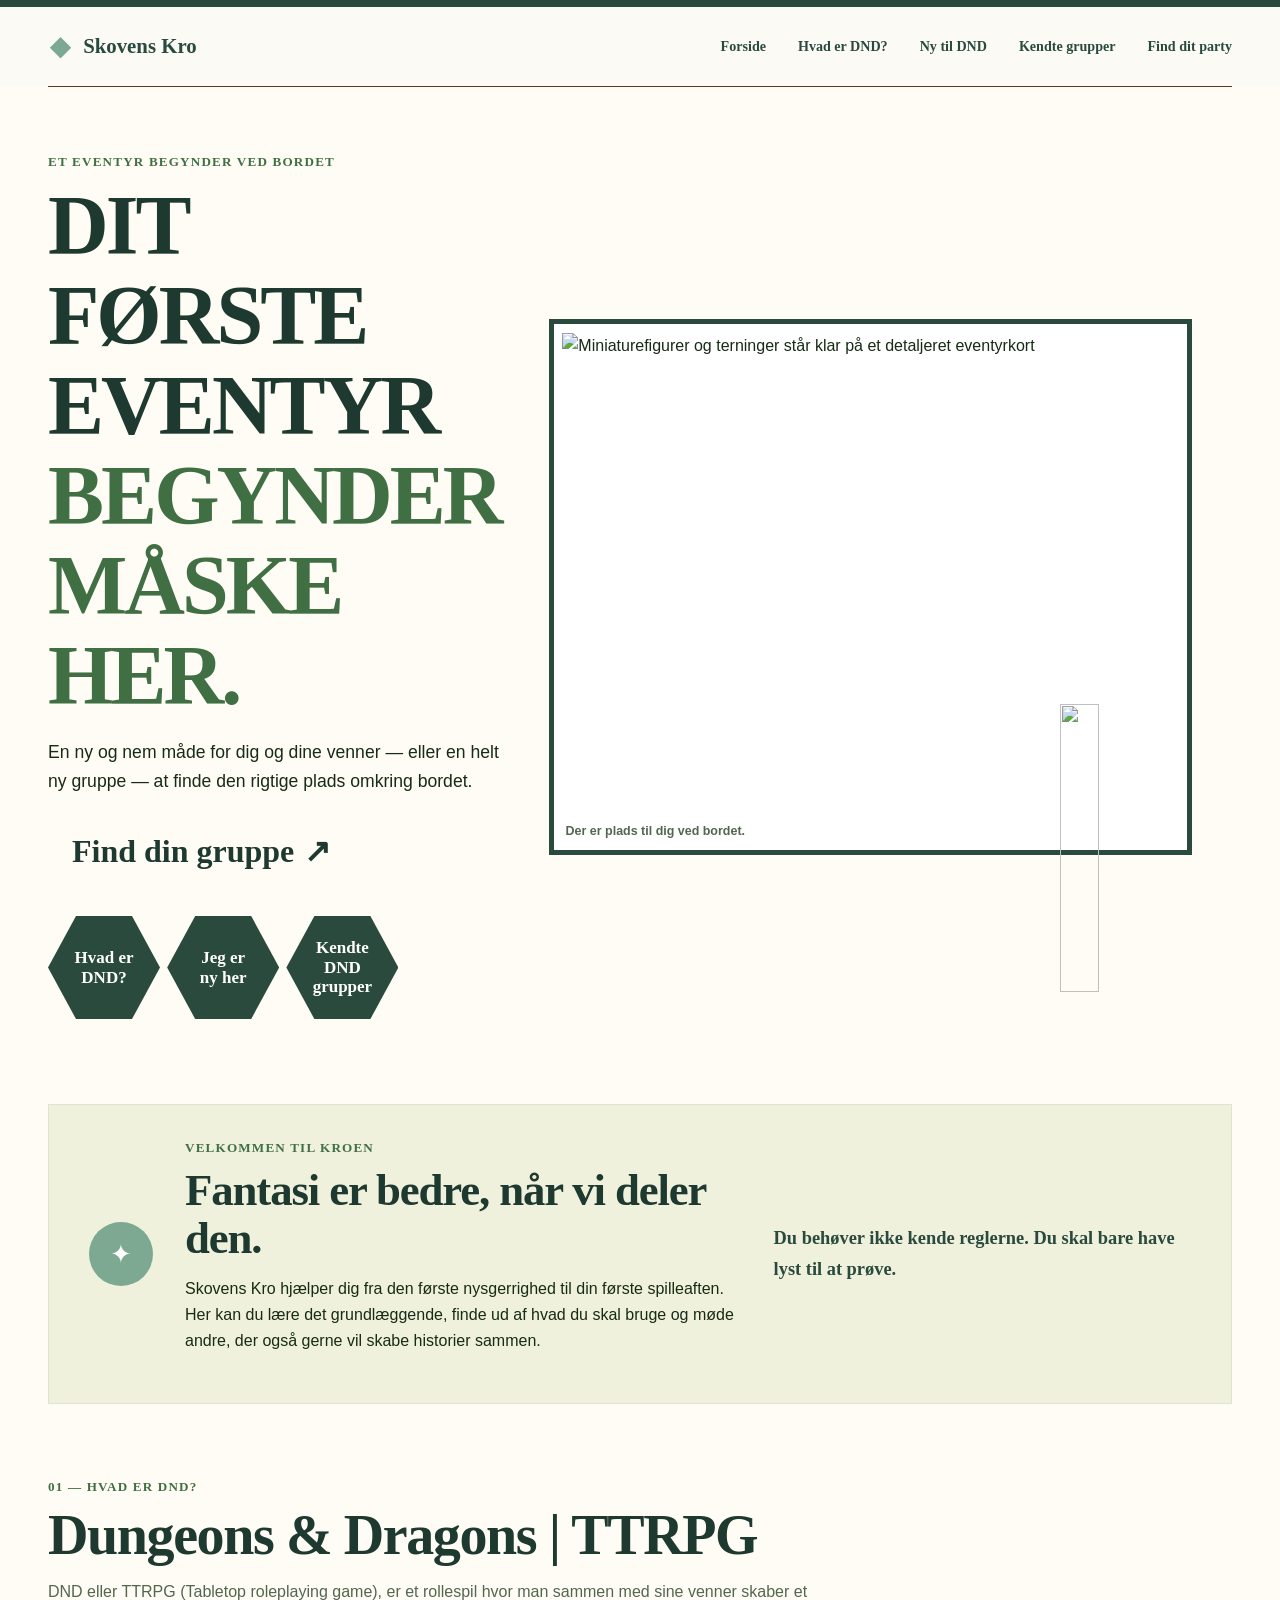
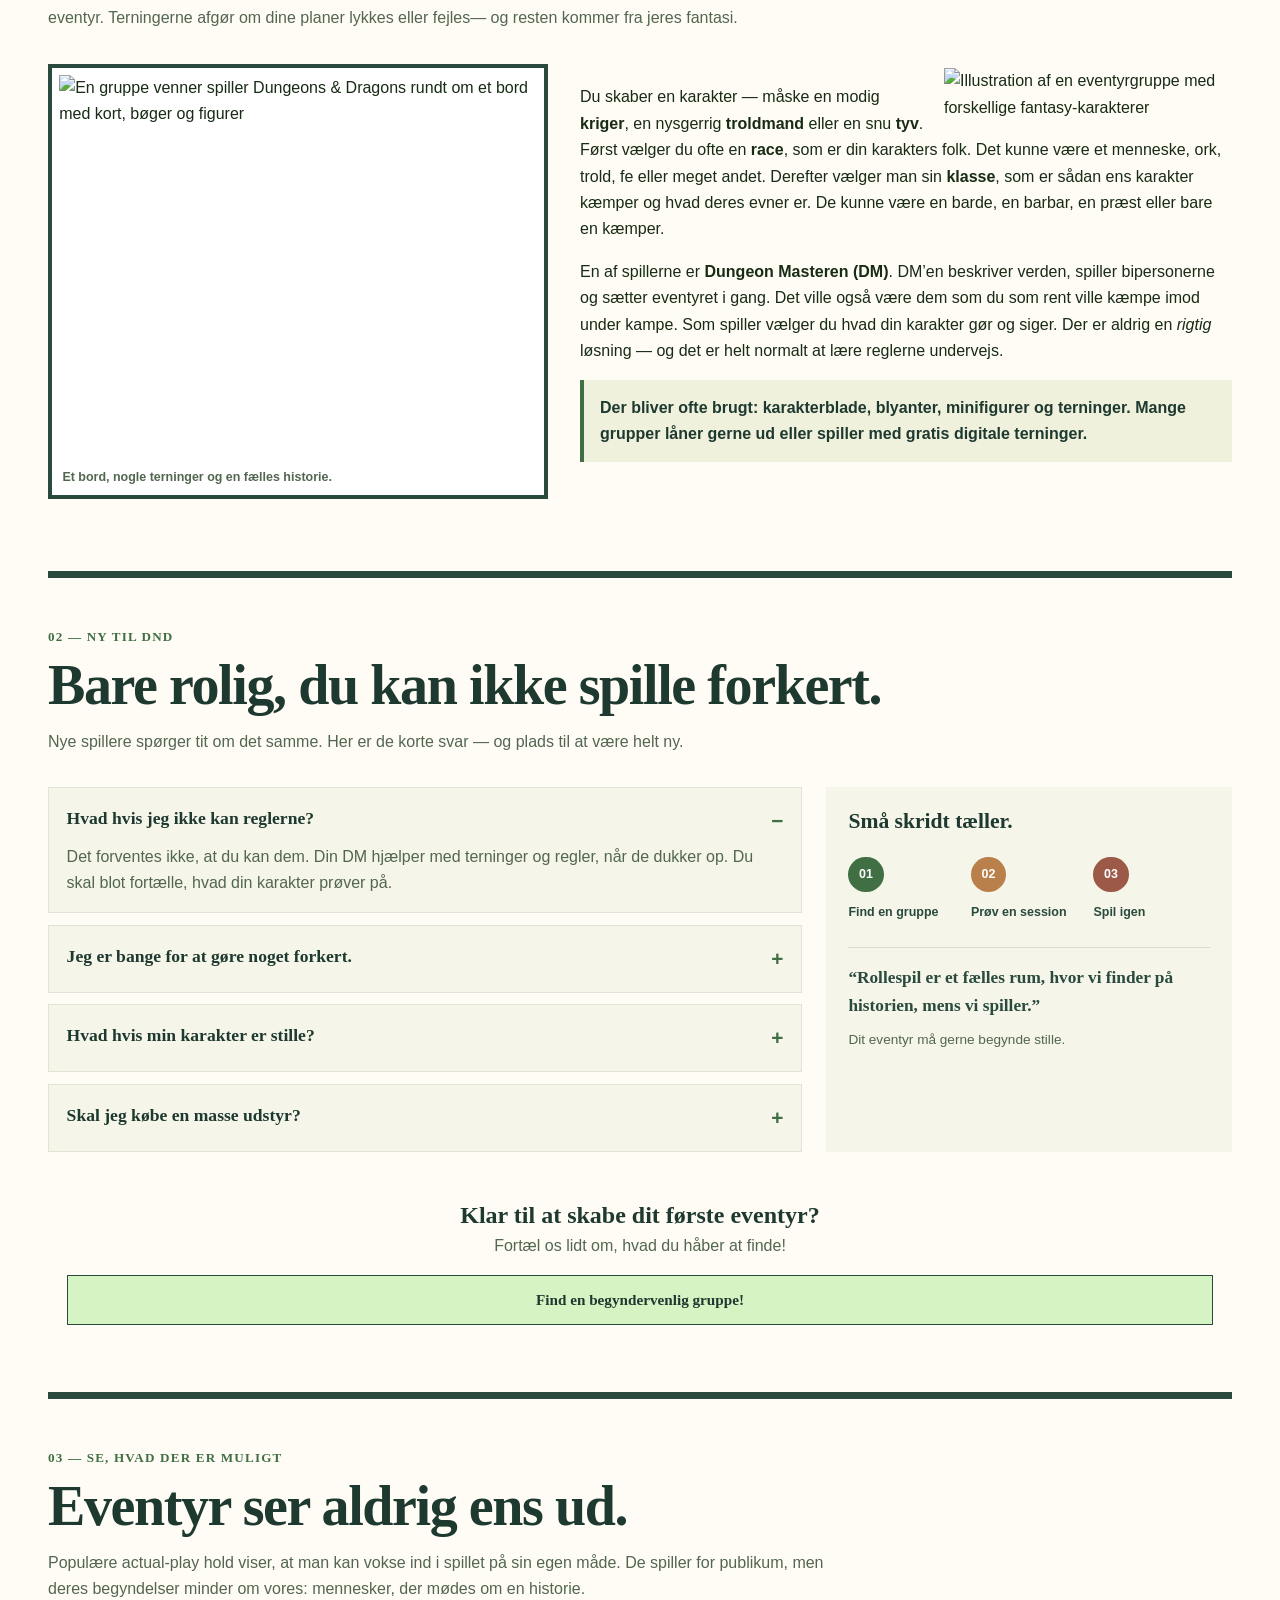
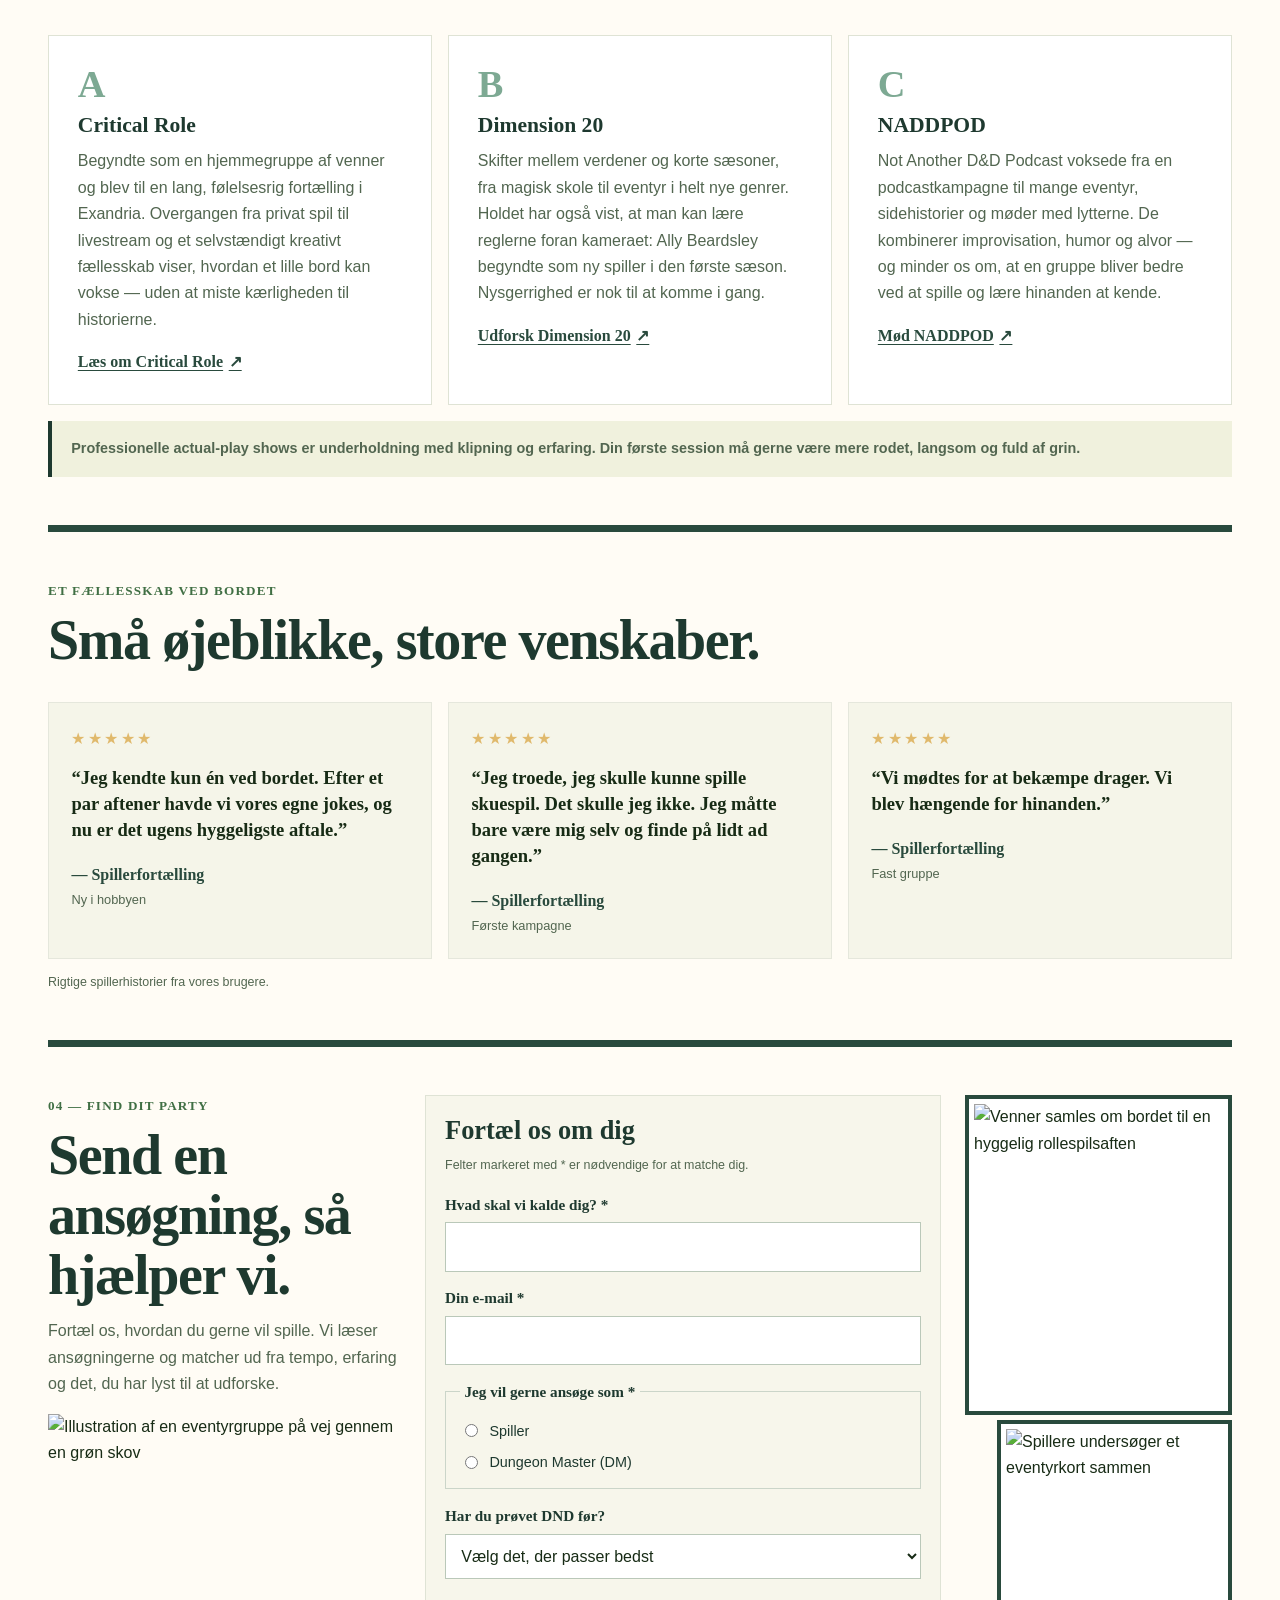
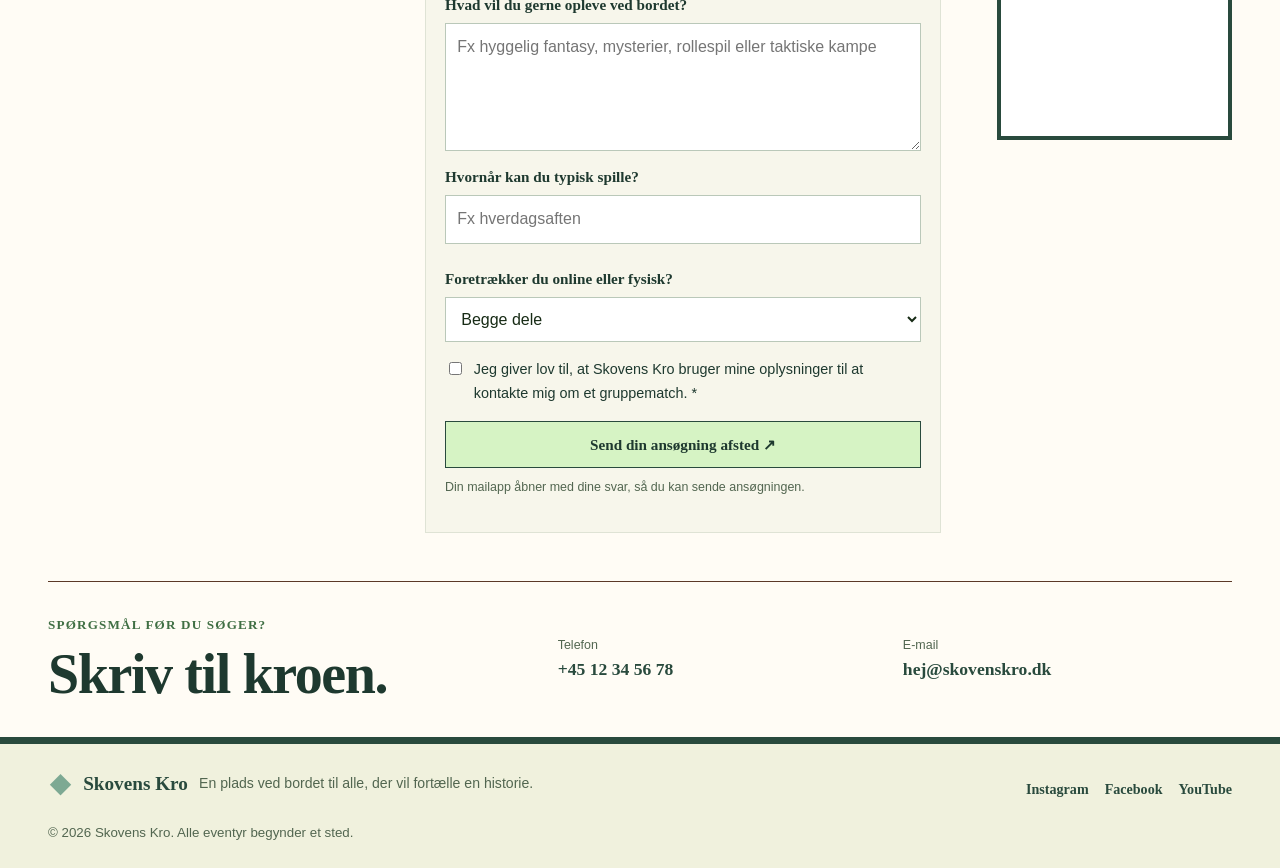
==== commit 5f3ce6c0: "Få ændringer, snart fuldført." ====
--- a/index.html
+++ b/index.html
@@ -24,7 +24,7 @@
             <a href="#forside">Forside</a>
             <a href="#hvad-er-dnd">Hvad er DND?</a>
             <a href="#ny-til-dnd">Ny til DND</a>
-          <a href="#kendte-grupper">Kendte grupper</a>
+            <a href="#kendte-grupper">Kendte grupper</a>
             <a href="#find-gruppe">Find dit party</a>
         </nav>
     </div>
@@ -42,7 +42,7 @@
             <div aria-label="Gå direkte til" class="hero__shortcuts">
                 <a class="hex-link" href="#hvad-er-dnd"><span>Hvad er<br>DND?</span></a>
                 <a class="hex-link" href="#ny-til-dnd"><span>Jeg er<br>ny her</span></a>
-                <a class="hex-link" href="#find-gruppe"><span>Find dit<br>party</span></a>
+                <a class="hex-link" href="#kendte-grupper"><span>Kendte<br>DND grupper</span></a>
             </div>
         </div>
         <figure class="hero__visual">
@@ -304,4 +304,4 @@
     </div>
 </footer>
 </body>
-</html>
+</html>
--- a/styles.css
+++ b/styles.css
@@ -1,4 +1,4 @@
-/* Farver og afstande følger moodboardets skovgrønne, creme og pergament. */
+/* Farver og afstande */
 :root{color-scheme:light;
     --forest: #294a3d;
     --forest-deep:#1e392f;
@@ -11,30 +11,53 @@
     --ink: #172b15;
     --muted: #526650;
     --line: #5b3927;
-    --space-1:.5rem;--space-2:1rem;--space-3:1.5rem;--space-4:2rem;--space-5:3rem;--space-6:4.5rem;--content-width:75rem;--display:"Draconis","Palatino Linotype","Book Antiqua",Georgia,serif;--body:"Arial Regular","Trebuchet MS",Arial,sans-serif}
-*{box-sizing:border-box}html{scroll-behavior:smooth;scroll-padding-top:5.5rem}body{margin:0;background:var(--cream);color:var(--ink);font-family:var(--body);font-size:1rem;line-height:1.65}img{display:block;max-width:100%}a{color:inherit}a:focus-visible,button:focus-visible,input:focus-visible,select:focus-visible,textarea:focus-visible,summary:focus-visible{outline:3px solid #789061;outline-offset:4px}  .skip-link{position:absolute;left:.75rem;top:.75rem;z-index:10;padding:.65rem 1rem;background: #b47e7e;transform:translateY(-150%)}  .skip-link:focus{transform:translateY(0)}  .section-wrap{width:min(100% - 2rem,var(--content-width));margin-inline:auto}
+    --space-1:.5rem;--space-2:1rem;--space-3:1.5rem;--space-4:2rem;--space-5:3rem;--space-6:4.5rem;--content-width:75rem;--display: "Draconis", "Palatino Linotype", "Book Antiqua", Georgia, serif;--body: "Arial Regular", "Arial", "Trebuchet MS", sans-serif;
+}
+*{box-sizing:border-box}html{scroll-behavior:smooth;scroll-padding-top:5.5rem}body{margin:0;background:var(--cream);color:var(--ink);
+                                                                                  font-family: var(--body), serif;font-size:1rem;line-height:1.65}  img{display:block;max-width:100%}  a{color:inherit}  a:focus-visible,button:focus-visible,input:focus-visible,select:focus-visible,textarea:focus-visible,summary:focus-visible{outline:3px solid #789061;outline-offset:4px}  .skip-link{position:absolute;left:.75rem;top:.75rem;z-index:10;padding:.65rem 1rem;background: #b47e7e;transform:translateY(-150%)}  .skip-link:focus{transform:translateY(0)}  .section-wrap{width:min(100% - 2rem,var(--content-width));margin-inline:auto}
 /* Header */
-.site-header{border-top:.45rem solid var(--forest);background:rgba(251,250,245,.97)}.site-header__inner{display:flex;flex-wrap:wrap;align-items:center;justify-content:space-between;gap:.75rem 1.5rem;width:min(100% - 2rem,var(--content-width));min-height:5rem;margin-inline:auto;border-bottom:1px solid var(--line)}.brand{display:inline-flex;align-items:center;gap:.65rem;color:var(--forest);font-family:var(--display);font-size:1.3rem;font-weight:800;text-decoration:none}.brand__mark{display:grid;width:1.55rem;aspect-ratio:1;place-items:center;color:var(--sage);font-size:1.6rem;line-height:1}.site-nav{display:flex;flex-wrap:wrap;gap:.35rem 1.2rem}.site-nav a,.site-footer nav a{color:var(--forest);font-family:var(--display);font-size:.88rem;font-weight:700;text-decoration:none}.site-nav a:hover,.site-footer nav a:hover{color:var(--leaf);text-decoration:underline;text-underline-offset:.25rem}
+.site-header{border-top:.45rem solid var(--forest);background:rgba(251,250,245,.97)}.site-header__inner{display:flex;flex-wrap:wrap;align-items:center;justify-content:space-between;gap:.75rem 1.5rem;width:min(100% - 2rem,var(--content-width));min-height:5rem;margin-inline:auto;border-bottom:1px solid var(--line)}.brand{display:inline-flex;align-items:center;gap:.65rem;color:var(--forest);
+                                                                                                                                                                                                                                                                                                                              font-family: var(--display), sans-serif;font-size:1.3rem;font-weight:800;text-decoration:none}  .brand__mark{display:grid;width:1.55rem;aspect-ratio:1;place-items:center;color:var(--sage);font-size:1.6rem;line-height:1}  .site-nav{display:flex;flex-wrap:wrap;gap:.35rem 1.2rem}  .site-nav a,.site-footer nav a{color:var(--forest);
+                                                                                                                                                                                                                                                                                                                                                                                                                                                                                                                                                                                                                         font-family: var(--display), sans-serif;font-size:.88rem;font-weight:700;text-decoration:none}  .site-nav a:hover,.site-footer nav a:hover{color:var(--leaf);text-decoration:underline;text-underline-offset:.25rem}
 /* Typografi */
-h1,h2,h3,p,figure{margin-top:0}h1,h2,h3{color:var(--forest-deep);font-family:var(--display);font-weight:900;line-height:1.07}h1{margin-bottom:1.1rem;font-size:clamp(2.5rem,9vw,5.25rem);letter-spacing:-.035em;text-transform:uppercase}h1 span{display:block;color:var(--leaf)}h2{margin-bottom:.8rem;font-size:clamp(2rem,6vw,3.5rem);letter-spacing:-.025em}h2 span{white-space:nowrap}h3{margin-bottom:.7rem;font-size:1.35rem}p{margin-bottom:1rem}.eyebrow{margin-bottom:.55rem;color:var(--leaf);font-family:var(--display);font-size:.82rem;font-weight:800;letter-spacing:.09em;text-transform:uppercase}.section-heading{max-width:54rem;margin-bottom:var(--space-4)}.section-heading>p:last-child{max-width:49rem;margin-bottom:0;color:var(--muted)}
+h1,h2,h3,p,figure{margin-top:0}h1,h2,h3{color:var(--forest-deep);
+                                   font-family: var(--display), sans-serif;font-weight:900;line-height:1.07}  h1{margin-bottom:1.1rem;font-size:clamp(2.5rem,9vw,5.25rem);letter-spacing:-.035em;text-transform:uppercase}  h1 span{display:block;color:var(--leaf)}  h2{margin-bottom:.8rem;font-size:clamp(2rem,6vw,3.5rem);letter-spacing:-.025em}  h2 span{white-space:nowrap}  h3{margin-bottom:.7rem;font-size:1.35rem}  p{margin-bottom:1rem}  .eyebrow{margin-bottom:.55rem;color:var(--leaf);
+                                                                                                                                                                                                                                                                                                                                                                                                                                                          font-family: var(--display), sans-serif;font-size:.82rem;font-weight:800;letter-spacing:.09em;text-transform:uppercase}  .section-heading{max-width:54rem;margin-bottom:var(--space-4)}  .section-heading>p:last-child{max-width:49rem;margin-bottom:0;color:var(--muted)}
 /* Hero */
-.hero{position:relative;display:grid;align-items:center;gap:var(--space-4);padding-block:var(--space-5) var(--space-6)}.hero__copy{position:relative;z-index:1}.hero__intro{max-width:35rem;font-size:1.1rem}.ribbon-link{display:inline-flex;align-items:center;gap:10px;min-width:14rem;justify-content:center;padding:.8rem 1.5rem;color:var(--forest-deep);font-family:var(--display);font-size:1.15rem;font-weight:800;text-decoration:none}.ribbon-link:hover{color:var(--leaf);transform:translateY(-2px)}.hero__shortcuts{display:flex;flex-wrap:wrap;gap:.7rem;margin-top:1.3rem}.hex-link{display:grid;width:5.7rem;aspect-ratio:1;place-items:center;padding:.7rem;background:var(--forest);clip-path:polygon(25% 4%,75% 4%,100% 50%,75% 96%,25% 96%,0 50%);color:white;font-family:var(--display);font-size:17px;font-weight:900;line-height:1.15;text-align:center;text-decoration:none;transition:background .2s,transform .2s}.hex-link:hover{background:var(--leaf);transform:translateY(-3px)}.hero__visual{position:relative;margin:0;padding:.55rem;border:.35rem solid var(--forest);background:#fff}.hero__visual img{width:100%;height:clamp(18rem,55vw,33rem);object-fit:cover}.hero__visual figcaption,.framed-image figcaption{font-weight:bold;margin:.5rem .2rem 0;color:var(--muted);font-size:.78rem}.hero__sprig{display:none}
+.hero{position:relative;display:grid;align-items:center;gap:var(--space-4);padding-block:var(--space-5) var(--space-6)}.hero__copy{position:relative;z-index:1}.hero__intro{max-width:35rem;font-size:1.1rem}.ribbon-link{display:inline-flex;align-items:center;gap:10px;min-width:14rem;justify-content:center;padding:.8rem 1.5rem;color:var(--forest-deep);
+                                                                                                                                                                                                                 font-family: var(--display), sans-serif;font-size:2rem;font-weight:800;text-decoration:none}  .ribbon-link:hover{color:var(--leaf);transform:translateY(-2px)}  .hero__shortcuts{display:flex;flex-wrap:wrap;gap:.7rem;margin-top:1.3rem}  .hex-link{display:grid;width:5.7rem;aspect-ratio:1;place-items:center;padding:.7rem;background:var(--forest);clip-path:polygon(25% 4%,75% 4%,100% 50%,75% 96%,25% 96%,0 50%);color:white;
+                                                                                                                                                                                                                                                                                                                                                                                                                                                                font-family: var(--display), sans-serif;font-size:17px;font-weight:900;line-height:1.15;text-align:center;text-decoration:none;transition:background .2s,transform .2s}  .hex-link:hover{background:var(--leaf);transform:translateY(-3px)}  .hero__visual{position:relative;margin:0;padding:.55rem;border:.35rem solid var(--forest);background:#fff}  .hero__visual img{width:100%;height:clamp(18rem,55vw,33rem);object-fit:cover}  .hero__visual figcaption,.framed-image figcaption{font-weight:bold;margin:.5rem .2rem 0;color:var(--muted);font-size:.78rem}  .hero__sprig{display:none}
 /* Formål */
-.welcome{display:grid;align-items:center;gap:1rem;padding:var(--space-4);border:1px solid #dfe3d5;background:var(--paper)}.welcome__badge{display:grid;width:4rem;aspect-ratio:1;place-items:center;border-radius:50%;background:var(--sage);color:white;font-size:1.6rem}.welcome h2{font-size:clamp(1.8rem,5vw,2.8rem)}.welcome__note{margin:0;color:var(--forest);font-family:var(--display);font-size:1.15rem;font-weight:800}
+.welcome{display:grid;align-items:center;gap:1rem;padding:var(--space-4);border:1px solid #dfe3d5;background:var(--paper)}.welcome__badge{display:grid;width:4rem;aspect-ratio:1;place-items:center;border-radius:50%;background:var(--sage);color:white;font-size:1.6rem}.welcome h2{font-size:clamp(1.8rem,5vw,2.8rem)}.welcome__note{margin:0;color:var(--forest);
+                                                                                                                                                                                                                                                                                                                             font-family: var(--display), sans-serif;font-size:1.15rem;font-weight:800}
 /* DND-introduktion */
 .basics{padding-block:var(--space-6)}.basics .section-heading{max-width:58rem}.basics__grid{display:grid;gap:var(--space-3);align-items:center}.framed-image{width:500px;margin:0;padding:.45rem;border:.3rem solid var(--forest);background:white}.basics__image img{width:100%;min-height:17rem;object-fit:cover}.basics__copy{position:relative}.party-illustration{width: 18rem;height: auto}.basics__footnote{padding:.9rem 1rem;border-left:.3rem solid var(--leaf);background:var(--paper);color:var(--forest-deep);font-weight:700}
 /* FAQ og første session */
-.first-session{padding-block:var(--space-5);border-top:.45rem solid var(--forest)}.first-session__grid{display:grid;gap:var(--space-3)}.faq-list{display:grid;gap:.7rem}.faq{padding:1rem 1.1rem;border:1px solid #e1e4d4;background:#f5f5e9}.faq:nth-child(2){background:#f5f5e9}.faq:nth-child(3){background:#f5f5e9}.faq summary{color:var(--forest-deep);cursor:pointer;font-family:var(--display);font-size:1.1rem;font-weight:800;list-style:none}.faq summary::-webkit-details-marker{display:none}.faq summary::after{float:right;color:var(--leaf);content:"+";font-family:var(--body);font-size:1.3rem}.faq[open] summary::after{content:"−"}.faq p{margin:.65rem 0 0;color:var(--muted)}.steps-card{position:relative;padding:1.4rem;background:#f5f5e9}.steps{display:flex;justify-content:space-between;gap:.4rem;margin:1.5rem 0;padding:0;list-style:none}.steps li{display:grid;flex:1;justify-items:start;gap:.65rem;color:var(--forest);font-size:.78rem}.steps li span{display:grid;width:2.2rem;aspect-ratio:1;place-items:center;border-radius:50%;background:var(--leaf);color:white;font-weight:800}.steps li:nth-child(2) span{background:#b9804b}.steps li:nth-child(3) span{background:#9d5948}.steps-card blockquote{margin:1.4rem 0 .5rem;padding-top:1rem;border-top:1px solid #d7dccd;color:var(--forest);font-family:var(--display);font-size:1.08rem;font-weight:800}.steps-card__signoff{margin:0;color:var(--muted);font-size:.85rem}.first-session__cta{display:grid;justify-items:center;gap:.4rem;margin-top:var(--space-4);padding:1.2rem;text-align:center}.first-session__cta>img{width:min(100%,22rem)}.first-session__cta h3{margin-bottom:.25rem;font-size:1.5rem}.first-session__cta p{color:var(--muted)}
+.first-session{padding-block:var(--space-5);border-top:.45rem solid var(--forest)}.first-session__grid{display:grid;gap:var(--space-3)}.faq-list{display:grid;gap:.7rem}.faq{padding:1rem 1.1rem;border:1px solid #e1e4d4;background:#f5f5e9}.faq:nth-child(2){background:#f5f5e9}.faq:nth-child(3){background:#f5f5e9}.faq summary{color:var(--forest-deep);cursor:pointer;
+                                                                                                                                                                                                                                                                                                                           font-family: var(--display), sans-serif;font-size:1.1rem;font-weight:800;list-style:none}  .faq summary::-webkit-details-marker{display:none}  .faq summary::after{float:right;color:var(--leaf);content:"+";
+                                                                                                                                                                                                                                                                                                                                                                                                                                                                              font-family: var(--body), sans-serif;font-size:1.3rem}  .faq[open] summary::after{content:"−"}  .faq p{margin:.65rem 0 0;color:var(--muted)}  .steps-card{position:relative;padding:1.4rem;background:#f5f5e9}  .steps{display:flex;justify-content:space-between;gap:.4rem;margin:1.5rem 0;padding:0;list-style:none}  .steps li{display:grid;flex:1;justify-items:start;gap:.65rem;color:var(--forest);font-size:.78rem}  .steps li span{display:grid;width:2.2rem;aspect-ratio:1;place-items:center;border-radius:50%;background:var(--leaf);color:white;font-weight:800}  .steps li:nth-child(2) span{background:#b9804b}  .steps li:nth-child(3) span{background:#9d5948}  .steps-card blockquote{margin:1.4rem 0 .5rem;padding-top:1rem;border-top:1px solid #d7dccd;color:var(--forest);
+                                                                                                                                                                                                                                                                                                                                                                                                                                                                                                                                                                                                                                                                                                                                                                                                                                                                                                                                                                                                                                                                                                                                                                  font-family: var(--display), sans-serif;font-size:1.08rem;font-weight:800}  .steps-card__signoff{margin:0;color:var(--muted);font-size:.85rem}  .first-session__cta{justify-items:center;gap:.4rem;margin-top:var(--space-4);padding:1.2rem;text-align: center}  .first-session__cta>img{width:min(100%,22rem)}  .first-session__cta h3{text-align:center;margin-bottom:.25rem;font-size:1.5rem}  .first-session__cta p{text-align:center;color:var(--muted)}
 /* Inspirationskort */
-.inspiration{padding-block:var(--space-5);border-top:.45rem solid var(--forest)}.show-grid{display:grid;gap:1rem}.show-card{position:relative;min-height:100%;padding:1.5rem;border:1px solid #dfe3d5;background:white}.show-card__number{display:block;margin-bottom:.7rem;color:var(--sage);font-family:var(--display);font-size:2.4rem;font-weight:900;line-height:1}.show-card p{color:var(--muted)}.show-card a{display:inline-flex;gap:.35rem;color:var(--forest);font-family:var(--display);font-weight:800;text-underline-offset:.2rem}.inspiration__note{font-weight: bolder;margin:1rem 0 0;padding:1rem 1.2rem;border-left:.3rem solid #1E392FFF;background:var(--paper);color:var(--muted);font-size:.9rem}
+.inspiration{padding-block:var(--space-5);border-top:.45rem solid var(--forest)}.show-grid{display:grid;gap:1rem}.show-card{position:relative;min-height:100%;padding:1.5rem;border:1px solid #dfe3d5;background:white}.show-card__number{display:block;margin-bottom:.7rem;color:var(--sage);
+                                                                                                                                                                                                                           font-family: var(--display), sans-serif;font-size:2.4rem;font-weight:900;line-height:1}  .show-card p{color:var(--muted)}  .show-card a{display:inline-flex;gap:.35rem;color:var(--forest);
+                                                                                                                                                                                                                                                                                                                                                          font-family: var(--display), sans-serif;font-weight:800;text-underline-offset:.2rem}  .inspiration__note{font-weight: bolder;margin:1rem 0 0;padding:1rem 1.2rem;border-left:.3rem solid #1E392FFF;background:var(--paper);color:var(--muted);font-size:.9rem}
 /* Spillerhistorier */
-.stories{padding-block:var(--space-5);border-top:.45rem solid var(--forest)}.story-grid{display:grid;gap:1rem}.story-card{margin:0;padding:1.4rem;border:1px solid #e5e7dc;background:#f5f5e9}.story-card--green{background:#f5f5e9}.story-card--sage{background:#f5f5e9}.story-card__stars{display:block;margin-bottom:.8rem;color:#E0B96C;letter-spacing:.15em}.story-card blockquote{margin:0 0 1.2rem;font-family:var(--display);font-size:1.16rem;font-weight:700;line-height:1.4}.story-card figcaption{color:var(--forest);font-family:var(--display);font-weight:bold}.story-card figcaption span{display:block;color:var(--muted);font-family:var(--body);font-size:.8rem;font-weight:400}.stories__disclaimer{margin:.8rem 0 0;color:var(--muted);font-size:.78rem}
+.stories{padding-block:var(--space-5);border-top:.45rem solid var(--forest)}.story-grid{display:grid;gap:1rem}.story-card{margin:0;padding:1.4rem;border:1px solid #e5e7dc;background:#f5f5e9}.story-card--green{background:#f5f5e9}.story-card--sage{background:#f5f5e9}.story-card__stars{display:block;margin-bottom:.8rem;color:#E0B96C;letter-spacing:.15em}.story-card blockquote{margin:0 0 1.2rem;
+                                                                                                                                                                                                                                                                                                                                                                     font-family: var(--display), sans-serif;font-size:1.16rem;font-weight:700;line-height:1.4}  .story-card figcaption{color:var(--forest);
+                                                                                                                                                                                                                                                                                                                                                                                                                                                                     font-family: var(--display), sans-serif;font-weight:bold}  .story-card figcaption span{display:block;color:var(--muted);
+                                                                                                                                                                                                                                                                                                                                                                                                                                                                                                                                    font-family: var(--body), sans-serif;font-size:.8rem;font-weight:400}  .stories__disclaimer{margin:.8rem 0 0;color:var(--muted);font-size:.78rem}
 /* Ansøgningsformular */
-.apply{display:grid;gap:var(--space-3);padding-block:var(--space-5);border-top:.45rem solid var(--forest)}.apply__intro>p:not(.eyebrow){color:var(--muted)}.apply__poster{width:min(100%,23rem);max-height:35rem;margin-inline:auto;object-fit:contain}.application-form{padding:1.2rem;border:1px solid #dfe3d5;background:#f7f6eb}.application-form h3{font-size:1.65rem}.application-form label,.application-form legend{display:block;margin:.85rem 0 .35rem;color:var(--forest-deep);font-family:var(--display);font-size:.95rem;font-weight:800}.application-form input:not([type=radio]):not([type=checkbox]),.application-form select,.application-form textarea{display:block;width:100%;min-height:2.8rem;padding:.65rem .7rem;border:1px solid #bac8b9;border-radius:0;background:white;color:var(--ink);font:inherit}.application-form textarea{resize:vertical}.application-form fieldset{margin:.9rem 0;padding:.1rem .85rem .8rem;border:1px solid #cbd5c9}.application-form fieldset legend{padding:0 .3rem}.application-form .choice{display:flex;align-items:flex-start;gap:.55rem;margin:.5rem 0 0;font-family:var(--body);font-size:.9rem;font-weight:400}.application-form .choice input{margin-top:.28rem;accent-color:var(--forest)}.form-note{color:var(--muted);font-size:.78rem}.form-row{display:grid;gap:.6rem}.form-row label{margin-top:.8rem}.consent{margin-block:1rem!important}.button{display:inline-flex;min-height:2.9rem;align-items:center;justify-content:center;gap:.6rem;padding:.7rem 1rem;border:1px solid #294A3DFF;border-radius:0;background:var(--parchment);color:var(--forest-deep);font-family:var(--display);font-size:.95rem;font-weight:800;text-align:center;text-decoration:none;cursor:pointer}.button:hover{background:#8BBA88}.button--send{width:100%;margin-bottom:.55rem}.apply__photos{display:grid;grid-template-columns:1fr 1fr;align-items:start;gap:.8rem}.apply__photos img{width:100%;height:15rem;padding:.3rem;border:.25rem solid var(--forest);background:white;object-fit:cover}.apply__photos img:nth-child(2){margin-top:1.5rem}
+.apply{display:grid;gap:var(--space-3);padding-block:var(--space-5);border-top:.45rem solid var(--forest)}.apply__intro>p:not(.eyebrow){color:var(--muted)}.apply__poster{width:min(100%,23rem);max-height:35rem;margin-inline:auto;object-fit:contain}.application-form{padding:1.2rem;border:1px solid #dfe3d5;background:#f7f6eb}.application-form h3{font-size:1.65rem}.application-form label,.application-form legend{display:block;margin:.85rem 0 .35rem;color:var(--forest-deep);
+                                                                                                                                                                                                                                                                                                                                                                               font-family: var(--display), sans-serif;font-size:.95rem;font-weight:800}  .application-form input:not([type=radio]):not([type=checkbox]),.application-form select,.application-form textarea{display:block;width:100%;min-height:2.8rem;padding:.65rem .7rem;border:1px solid #bac8b9;border-radius:0;background:white;color:var(--ink);font:inherit}  .application-form textarea{resize:vertical}  .application-form fieldset{margin:.9rem 0;padding:.1rem .85rem .8rem;border:1px solid #cbd5c9}  .application-form fieldset legend{padding:0 .3rem}  .application-form .choice{display:flex;align-items:flex-start;gap:.55rem;margin:.5rem 0 0;
+                                                                                                                                                                                                                                                                                                                                                                                                                                                                                                                                                                                                                                                                                                                                                                                                                                                                                                                                            font-family: var(--body), sans-serif;font-size:.9rem;font-weight:400}  .application-form .choice input{margin-top:.28rem;accent-color:var(--forest)}  .form-note{color:var(--muted);font-size:.78rem}  .form-row{display:grid;gap:.6rem}  .form-row label{margin-top:.8rem}  .consent{margin-block:1rem!important}  .button{align-content:center;text-align:center;min-height:2.9rem;gap:.6rem;padding:.7rem 1rem;border:1px solid #294A3DFF;border-radius:0;background:var(--parchment);color:var(--forest-deep);
+                                                                                                                                                                                                                                                                                                                                                                                                                                                                                                                                                                                                                                                                                                                                                                                                                                                                                                                                                                                                                                                                                                                                                                                                                                                                    font-family: var(--display), sans-serif;font-size:.95rem;font-weight:800;
+                                                                                                                                                                                                                                                                                                                                                                                                                                                                                                                                                                                                                                                                                                                                                                                                                                                                                                                                                                                                                                                                                                                                                                                                                                                                    text-decoration:none;cursor:pointer}  .button:hover{background:#8BBA88}  .button--send{width:100%;margin-bottom:.55rem}  .apply__photos{display:grid;grid-template-columns:1fr 1fr;align-items:start;gap:.8rem}  .apply__photos img{width:100%;height:15rem;padding:.3rem;border:.25rem solid var(--forest);background:white;object-fit:cover}  .apply__photos img:nth-child(2){margin-top:1.5rem}
 /* Kontakt og footer */
-.contact{display:grid;gap:1rem;padding-block:var(--space-4);border-top:1px solid var(--line)}.contact h2{margin-bottom:0}.contact>a{display:grid;color:var(--forest);font-family:var(--display);font-size:1.1rem;font-weight:800;text-decoration:none}.contact>a:hover{text-decoration:underline;text-underline-offset:.2rem}.contact>a span{color:var(--muted);font-family:var(--body);font-size:.78rem;font-weight:400}.site-footer{border-top:.45rem solid var(--forest);background:var(--paper)}.site-footer__inner{display:grid;justify-items:start;gap:.7rem;width:min(100% - 2rem,var(--content-width));margin-inline:auto;padding-block:1.5rem}.brand--footer{font-size:1.2rem}.site-footer__inner>p{margin:0;color:var(--muted);font-size:.88rem}.site-footer nav{display:flex;flex-wrap:wrap;gap:1rem}.site-footer small{color:var(--muted)}
+.contact{display:grid;gap:1rem;padding-block:var(--space-4);border-top:1px solid var(--line)}.contact h2{margin-bottom:0}.contact>a{display:grid;color:var(--forest);
+                                                                                                                             font-family: var(--display), sans-serif;font-size:1.1rem;font-weight:800;text-decoration:none}  .contact>a:hover{text-decoration:underline;text-underline-offset:.2rem}  .contact>a span{color:var(--muted);
+                                                                                                                                                                                                                                                                                                          font-family: var(--body), sans-serif;font-size:.78rem;font-weight:400}  .site-footer{border-top:.45rem solid var(--forest);background:var(--paper)}  .site-footer__inner{display:grid;justify-items:start;gap:.7rem;width:min(100% - 2rem,var(--content-width));margin-inline:auto;padding-block:1.5rem}  .brand--footer{font-size:1.2rem}  .site-footer__inner>p{margin:0;color:var(--muted);font-size:.88rem}  .site-footer nav{display:flex;flex-wrap:wrap;gap:1rem}  .site-footer small{color:var(--muted)}
 /* Tablet */
-@media(min-width:42rem){.section-wrap{width:min(100% - 3.5rem,var(--content-width))}.site-header__inner,.site-footer__inner{width:min(100% - 3.5rem,var(--content-width))}.hero{grid-template-columns:.85fr 1.15fr;gap:2rem;min-height:36rem}.hero__visual img{height:29rem}.hero__shortcuts{gap:.45rem}.hex-link{width:5.25rem}.hero__sprig{position:absolute;right:-1rem;bottom:5rem;display:block;width:2.4rem;height:15rem;object-fit:cover;object-position:center}.welcome{grid-template-columns:auto 1fr;gap:1rem 1.5rem;padding:2rem}.welcome__note{grid-column:2}.basics__grid{grid-template-columns:.85fr 1.15fr}.first-session__grid{grid-template-columns:1.3fr .7fr}.show-grid,.story-grid{grid-template-columns:repeat(2,1fr)}.apply{grid-template-columns:.8fr 1.2fr;align-items:start}.apply__intro{grid-row:span 2}.apply__photos{grid-column:2}.contact{grid-template-columns:1.5fr 1fr 1fr;align-items:center}.site-footer__inner{grid-template-columns:auto 1fr auto;align-items:center}.site-footer__inner>p{grid-column:2}.site-footer nav{grid-column:3;grid-row:1/span 2}.site-footer small{grid-column:1/-1}}
-/* Desktop */
-@media(min-width:64rem){.section-wrap{width:min(100% - 6rem,var(--content-width))}.site-header__inner,.site-footer__inner{width:min(100% - 6rem,var(--content-width))}.site-nav{gap:2rem}.hero{grid-template-columns:.78fr 1.22fr;gap:3rem;min-height:40rem;padding-block:4rem 5rem}.hero__visual{margin-right:2.5rem}.hero__visual img{height:30rem}.hero__sprig{min-width:170px}{right:.100rem;bottom:7rem;height:18rem}.welcome{grid-template-columns:auto 1fr .75fr;gap:2rem;padding:2rem 2.5rem}.welcome__note{grid-column:auto}.basics__grid{grid-template-columns:.78fr 1.22fr;gap:2rem}.basics__image img{min-height:24rem}.party-illustration {float: right;width: 18rem;height: auto;margin: -1rem 0 .5rem 1rem;}.show-grid,.story-grid{grid-template-columns:repeat(3,1fr)}.show-card{padding:1.8rem}.first-session__cta{grid-column:1/-1;grid-row:3;justify-self:center}.first-session__cta>img{grid-row:span 2;width:20rem}.first-session__cta>.button{grid-column:1/-1;grid-row:3;justify-self:center}.apply{grid-template-columns:.82fr 1.2fr .62fr;gap:1.5rem}.apply__intro{grid-column:1;grid-row:auto}.application-form{grid-column:2}.apply__photos{grid-column:3;grid-template-columns:1fr}.apply__photos img{height:20rem}.apply__photos img:nth-child(2){width:88%;margin:-.5rem 0 0 auto}}
-@media(prefers-reduced-motion:reduce){*,*::before,*::after{scroll-behavior:auto!important}{transition-duration:.01ms!important}}
+@media(min-width:42rem){.hero{grid-template-columns:.85fr 1.15fr;gap:2rem;min-height:36rem}.hero__visual img{height:29rem}.hero__shortcuts{gap:.45rem}.hex-link{width:7rem}.hero__sprig{position:absolute;right:-1rem;bottom:5rem;display:block;width:2.4rem;height:15rem;object-fit:cover;object-position:center}.welcome{grid-template-columns:auto 1fr;gap:1rem 1.5rem;padding:2rem}.welcome__note{grid-column:2}.basics__grid{grid-template-columns:.85fr 1.15fr}.first-session__grid{grid-template-columns:1.3fr .7fr}.show-grid,.story-grid{grid-template-columns:repeat(2,1fr)}.apply{grid-template-columns:.8fr 1.2fr;align-items:start}.apply__intro{grid-row:span 2}.apply__photos{grid-column:2}.contact{grid-template-columns:1.5fr 1fr 1fr;align-items:center}.site-footer__inner{grid-template-columns:auto 1fr auto;align-items:center}.site-footer__inner>p{grid-column:2}.site-footer nav{grid-column:3;grid-row:1/span 2}.site-footer small{grid-column:1/-1}
+    /* Desktop */
+    @media(min-width:64rem){.section-wrap{width:min(100% - 6rem,var(--content-width))}.site-header__inner,.site-footer__inner{width:min(100% - 6rem,var(--content-width))}.site-nav{gap:2rem}.hero{grid-template-columns:.78fr 1.22fr;gap:3rem;min-height:40rem;padding-block:4rem 5rem}.hero__visual{margin-right:2.5rem}.hero__visual img{height:30rem}.hero__sprig{min-width:170px;right:.1rem;bottom:7rem;height:18rem}.welcome{grid-template-columns:auto 1fr .75fr;gap:2rem;padding:2rem 2.5rem}.welcome__note{grid-column:auto}.basics__grid{grid-template-columns:.78fr 1.22fr;gap:2rem}.basics__image img{min-height:24rem}.party-illustration {float: right;width: 18rem;height: auto;margin: -1rem 0 .5rem 1rem;}.show-grid,.story-grid{grid-template-columns:repeat(3,1fr)}.show-card{padding:1.8rem}.first-session__cta{grid-template-columns:1fr 1.3fr auto;text-align:left}.first-session__cta>img{grid-row:span 2;width:20rem}.first-session__cta>.button{display:flex;justify-content:center}.apply{grid-template-columns:.82fr 1.2fr .62fr;gap:1.5rem}.apply__intro{grid-column:1;grid-row:auto}.application-form{grid-column:2}.apply__photos{grid-column:3;grid-template-columns:1fr}.apply__photos img{height:20rem}.apply__photos img:nth-child(2){width:88%;margin:-.5rem 0 0 auto}}
+    @media(prefers-reduced-motion:reduce){*,*::before,*::after{scroll-behavior:auto!important;transition-duration:.01ms!important}}}
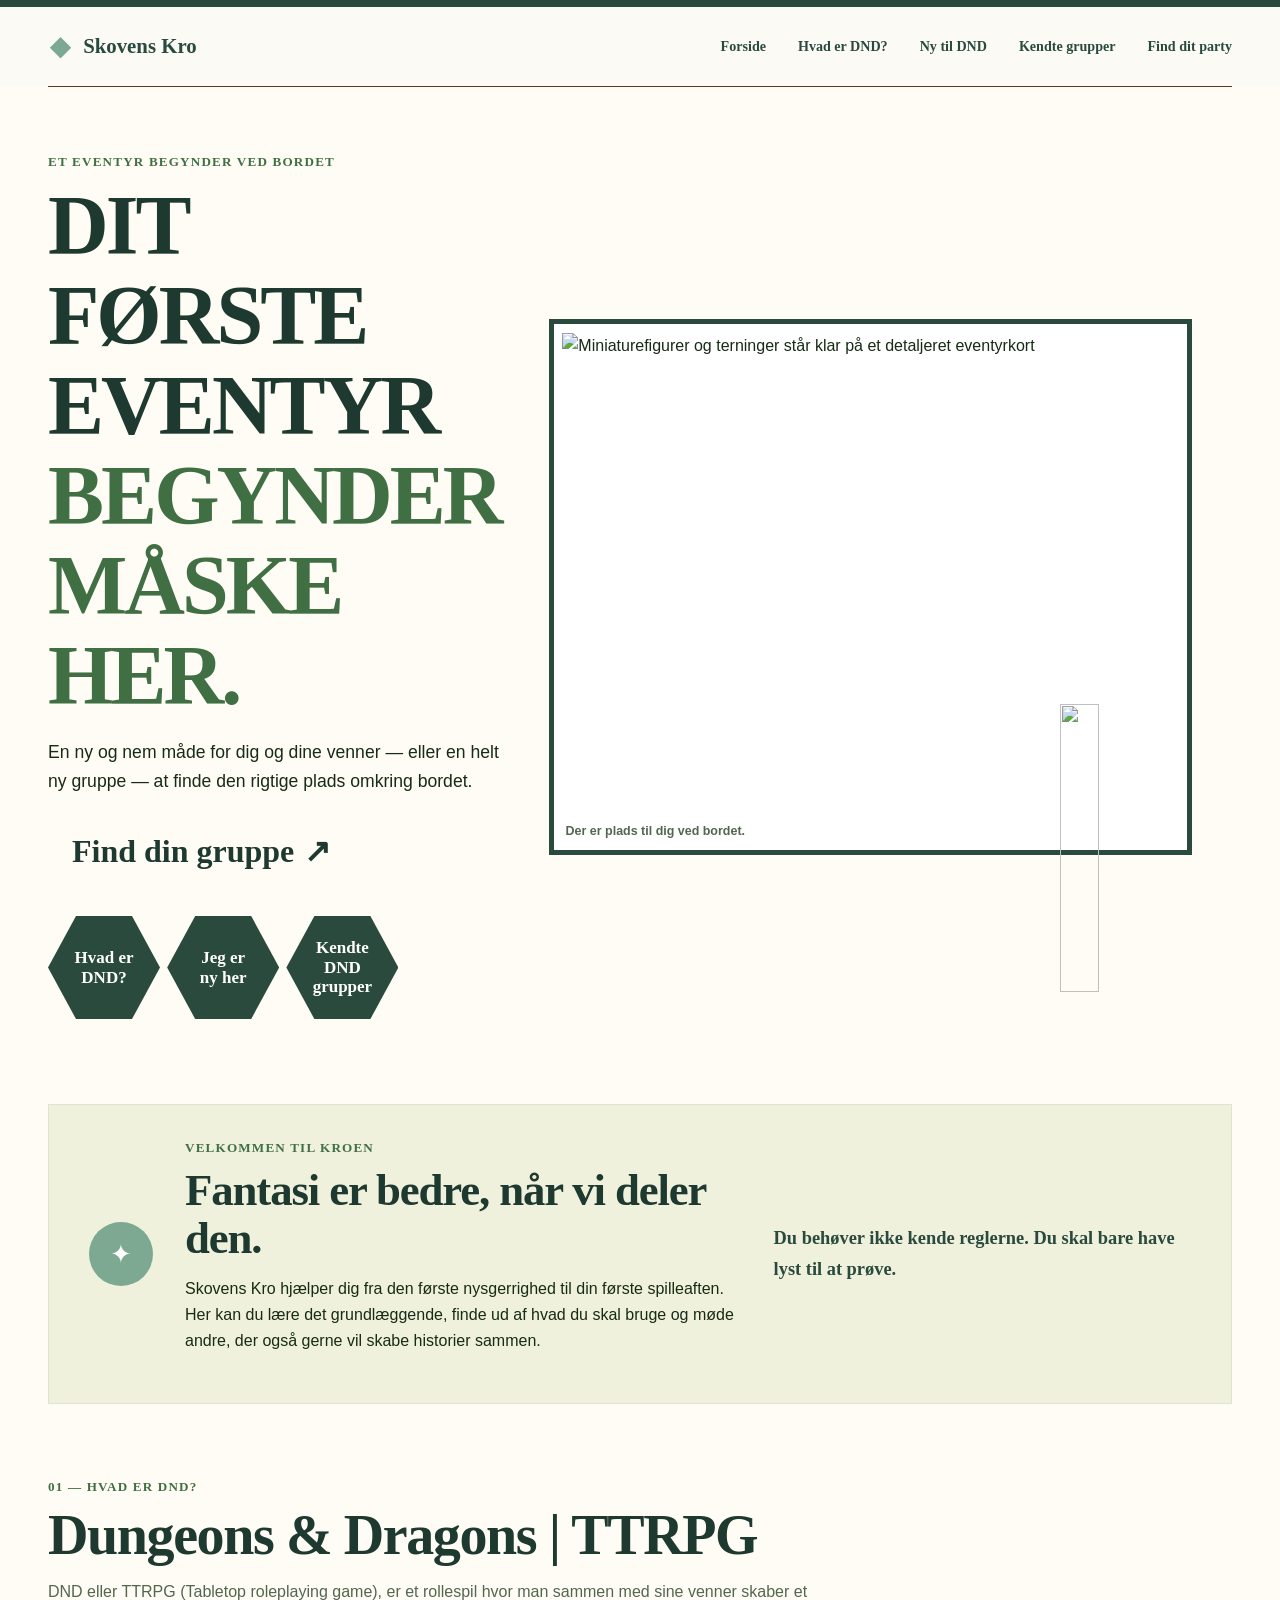
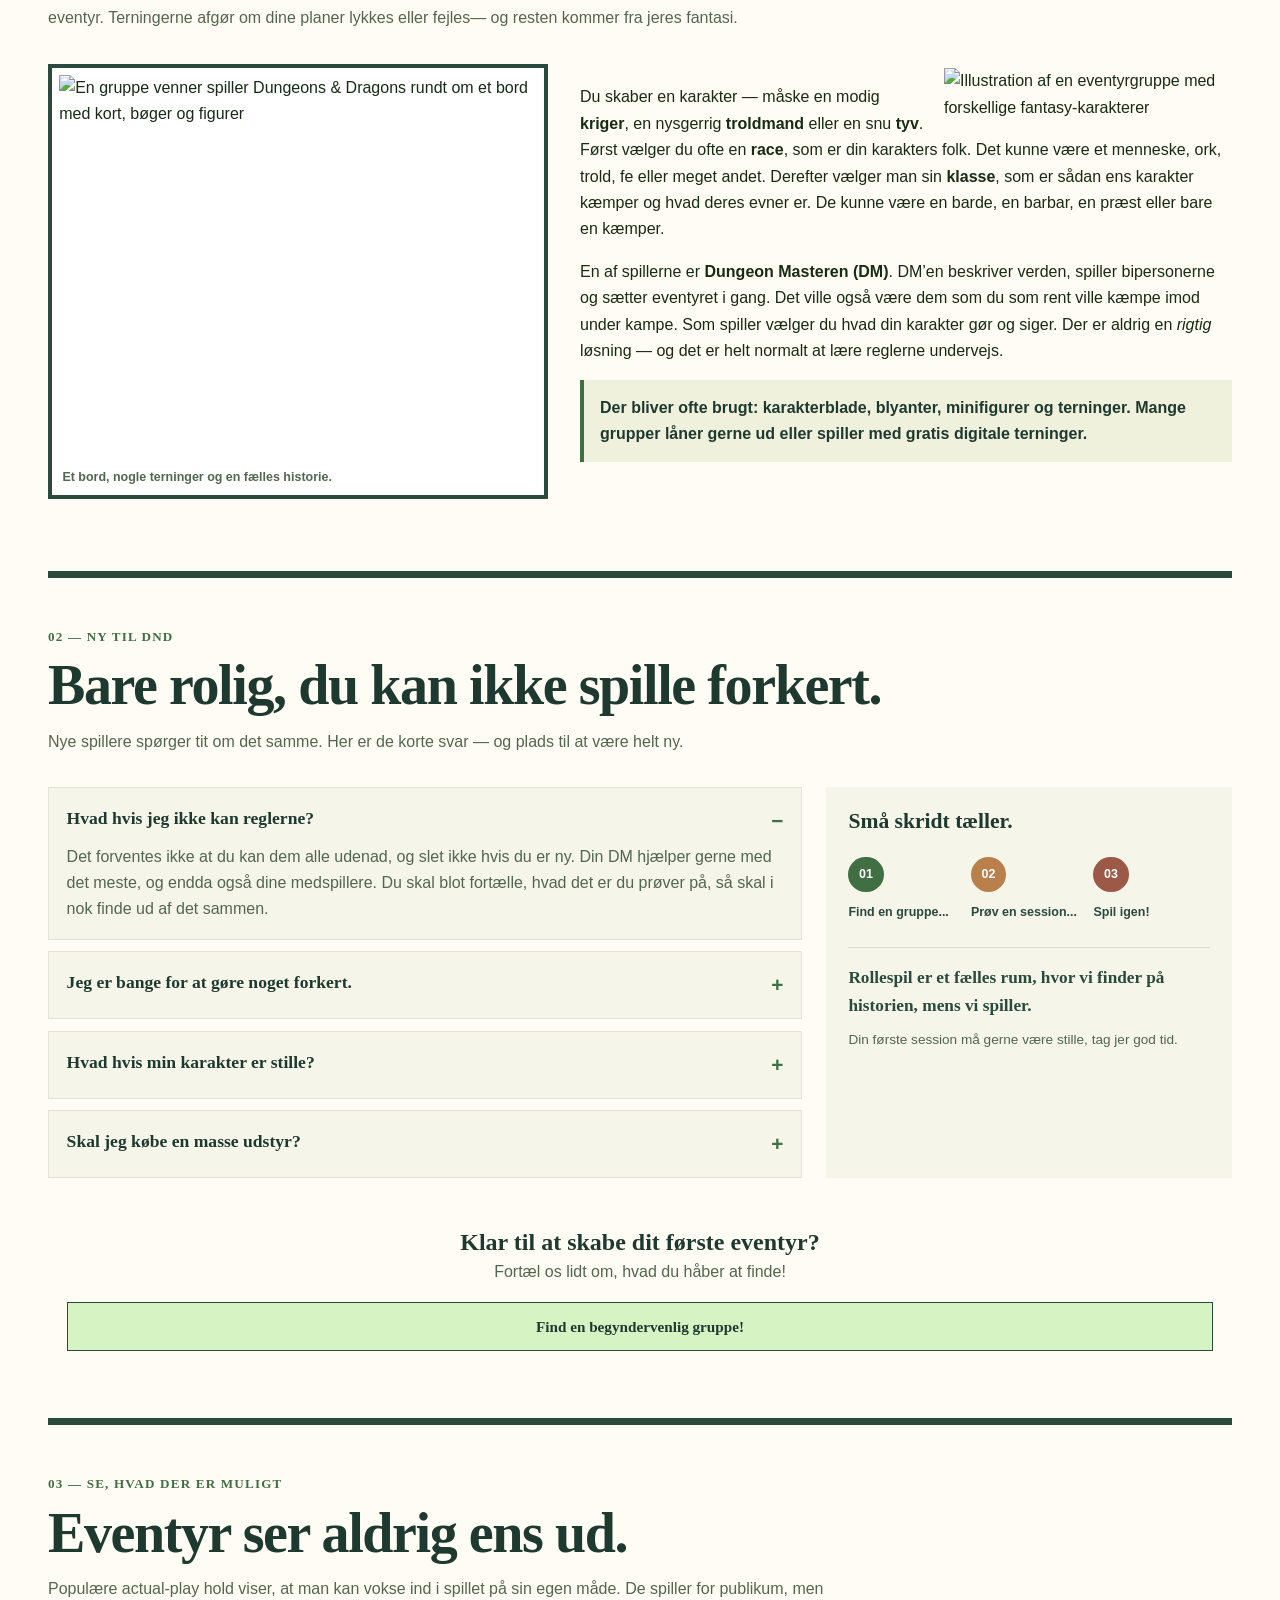
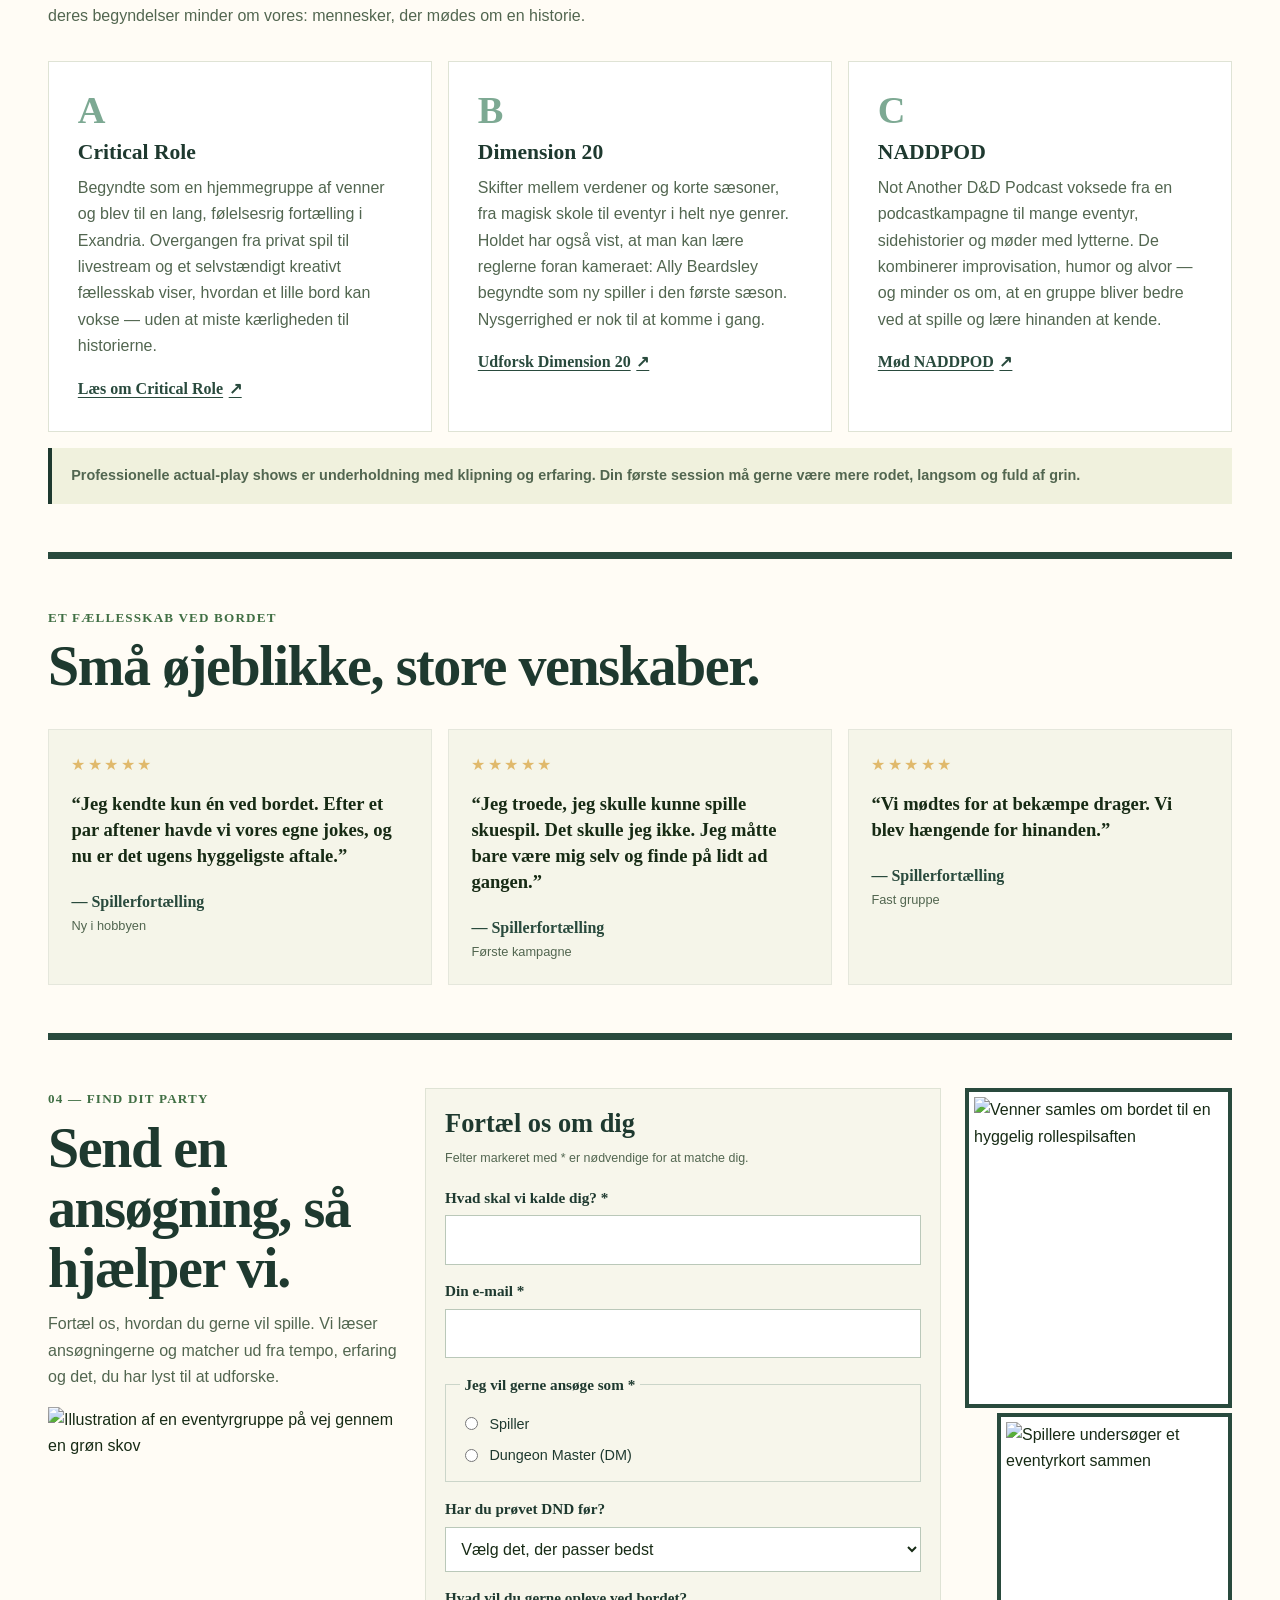
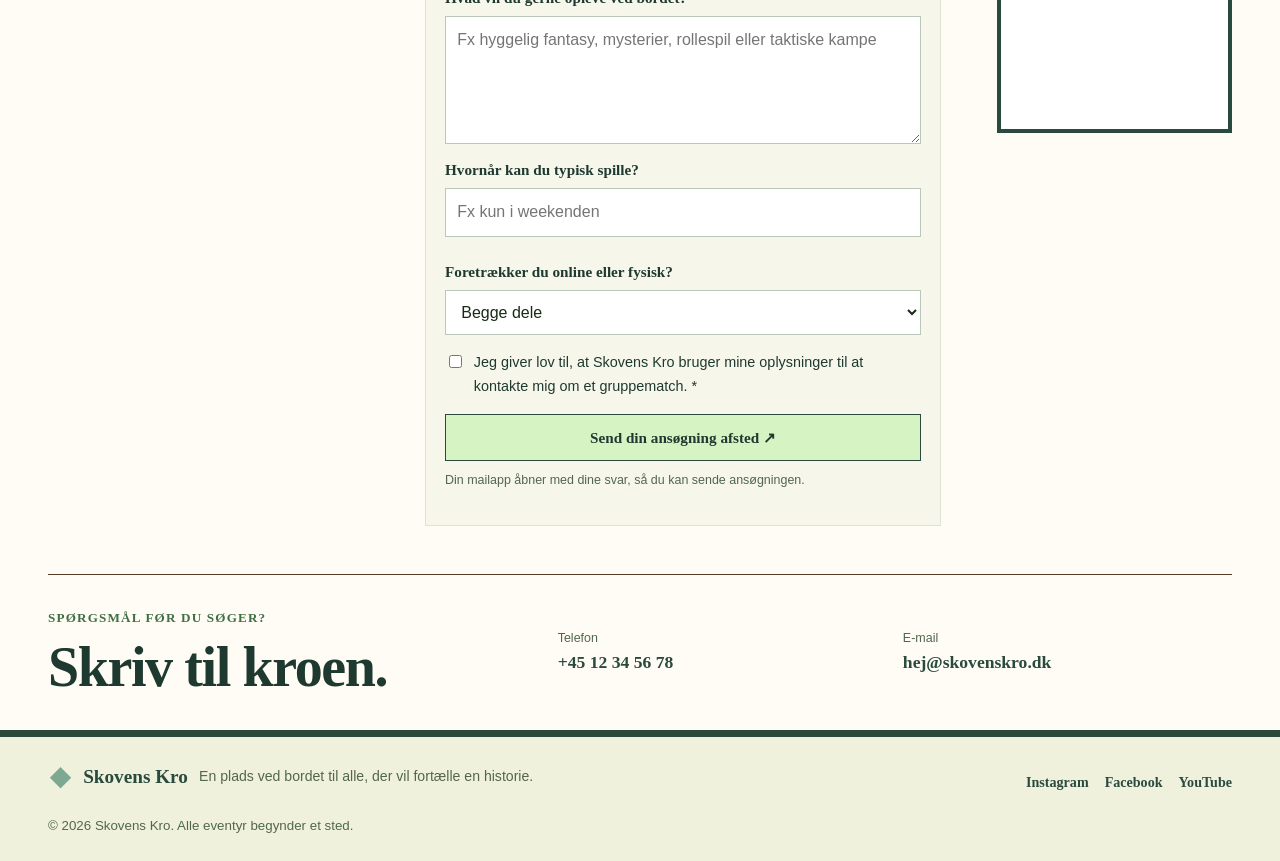
==== commit b6804063: "Færdig :P" ====
--- a/index.html
+++ b/index.html
@@ -111,35 +111,33 @@
             <div class="faq-list">
                 <details class="faq" open>
                     <summary>Hvad hvis jeg ikke kan reglerne?</summary>
-                    <p>Det forventes ikke, at du kan dem. Din DM hjælper med terninger og regler, når de dukker op. Du
-                        skal blot fortælle, hvad din karakter prøver på.</p>
+                    <p>Det forventes ikke at du kan dem alle udenad, og slet ikke hvis du er ny. Din DM hjælper gerne med det meste, og endda også dine medspillere.
+                        Du skal blot fortælle, hvad det er du prøver på, så skal i nok finde ud af det sammen.</p>
                 </details>
                 <details class="faq">
                     <summary>Jeg er bange for at gøre noget forkert.</summary>
-                    <p>Der findes ikke én rigtig måde at spille på. Du må gerne tage dig tid, stille spørgsmål eller
-                        sige pas, hvis du ikke har lyst til at tale i en scene.</p>
+                    <p>Der findes ikke en rigtig eller forkert måde at spille på. Du må gerne tage dig tid, stille spørgsmål eller
+                        sige pas, hvis du ikke har lyst til at tale i en scene. Det vigtigste er at du føler dig tilpas og har det sjovt.</p>
                 </details>
                 <details class="faq">
                     <summary>Hvad hvis min karakter er stille?</summary>
-                    <p>Du bestemmer selv tempoet. Det er helt fint at lytte, beskrive handlinger i tredje person eller
-                        spille en rolig karakter. Din rolle behøver ikke være højlydt.</p>
+                    <p>Det er din karakter, spil den på din helt egen måde. Det er helt fint at lytte, beskrive handlinger i tredje person eller at bare spille en karakter der ikke snakker så tit. Hvis der er behov, så snak med din DM så de ved at du er en smule nervøs for at være højlydt til sessionerne.</p>
                 </details>
                 <details class="faq">
                     <summary>Skal jeg købe en masse udstyr?</summary>
-                    <p>Nej. Start med papir, blyant og en enkelt terning-app eller et lånt sæt. Gruppen hjælper med
-                        resten.</p>
+                    <p>Slet ikke. Start med papir, blyant og en enkelt terning-app eller et lånt sæt. Spørg din gruppe om hjælp til andre ting, vi er sikrer på at de ville hjælpe dig i gang.</p>
                 </details>
             </div>
             <aside aria-label="Tre små skridt til din første session" class="steps-card">
                 <h3>Små skridt tæller.</h3>
                 <ol class="steps">
-                    <li><span>01</span><b>Find en gruppe</b></li>
-                    <li><span>02</span><b>Prøv en session</b></li>
-                    <li><span>03</span><b>Spil igen</b></li>
+                    <li><span>01</span><b>Find en gruppe...</b></li>
+                    <li><span>02</span><b>Prøv en session...</b></li>
+                    <li><span>03</span><b>Spil igen!</b></li>
                 </ol>
 
-                <blockquote>“Rollespil er et fælles rum, hvor vi finder på historien, mens vi spiller.”</blockquote>
-                <p class="steps-card__signoff">Dit eventyr må gerne begynde stille.</p>
+                <blockquote>Rollespil er et fælles rum, hvor vi finder på historien, mens vi spiller.</blockquote>
+                <p class="steps-card__signoff">Din første session må gerne være stille, tag jer god tid.</p>
             </aside>
         </div>
         <div class="first-session__cta">
@@ -218,7 +216,6 @@
                 <figcaption>— Spillerfortælling <span>Fast gruppe</span></figcaption>
             </figure>
         </div>
-        <p class="stories__disclaimer">Rigtige spillerhistorier fra vores brugere.</p>
     </section>
 
     <!-- Gruppeansøgning og matchformular -->
@@ -257,7 +254,7 @@
                       rows="4"></textarea>
             <div class="form-row">
                 <div><label for="schedule">Hvornår kan du typisk spille?</label><input id="schedule" name="Tidspunkter"
-                                                                                       placeholder="Fx hverdagsaften">
+                                                                                       placeholder="Fx kun i weekenden">
                 </div>
                 <div><label for="mode">Foretrækker du online eller fysisk?</label><select id="mode" name="Spilleform">
                     <option>Begge dele</option>
